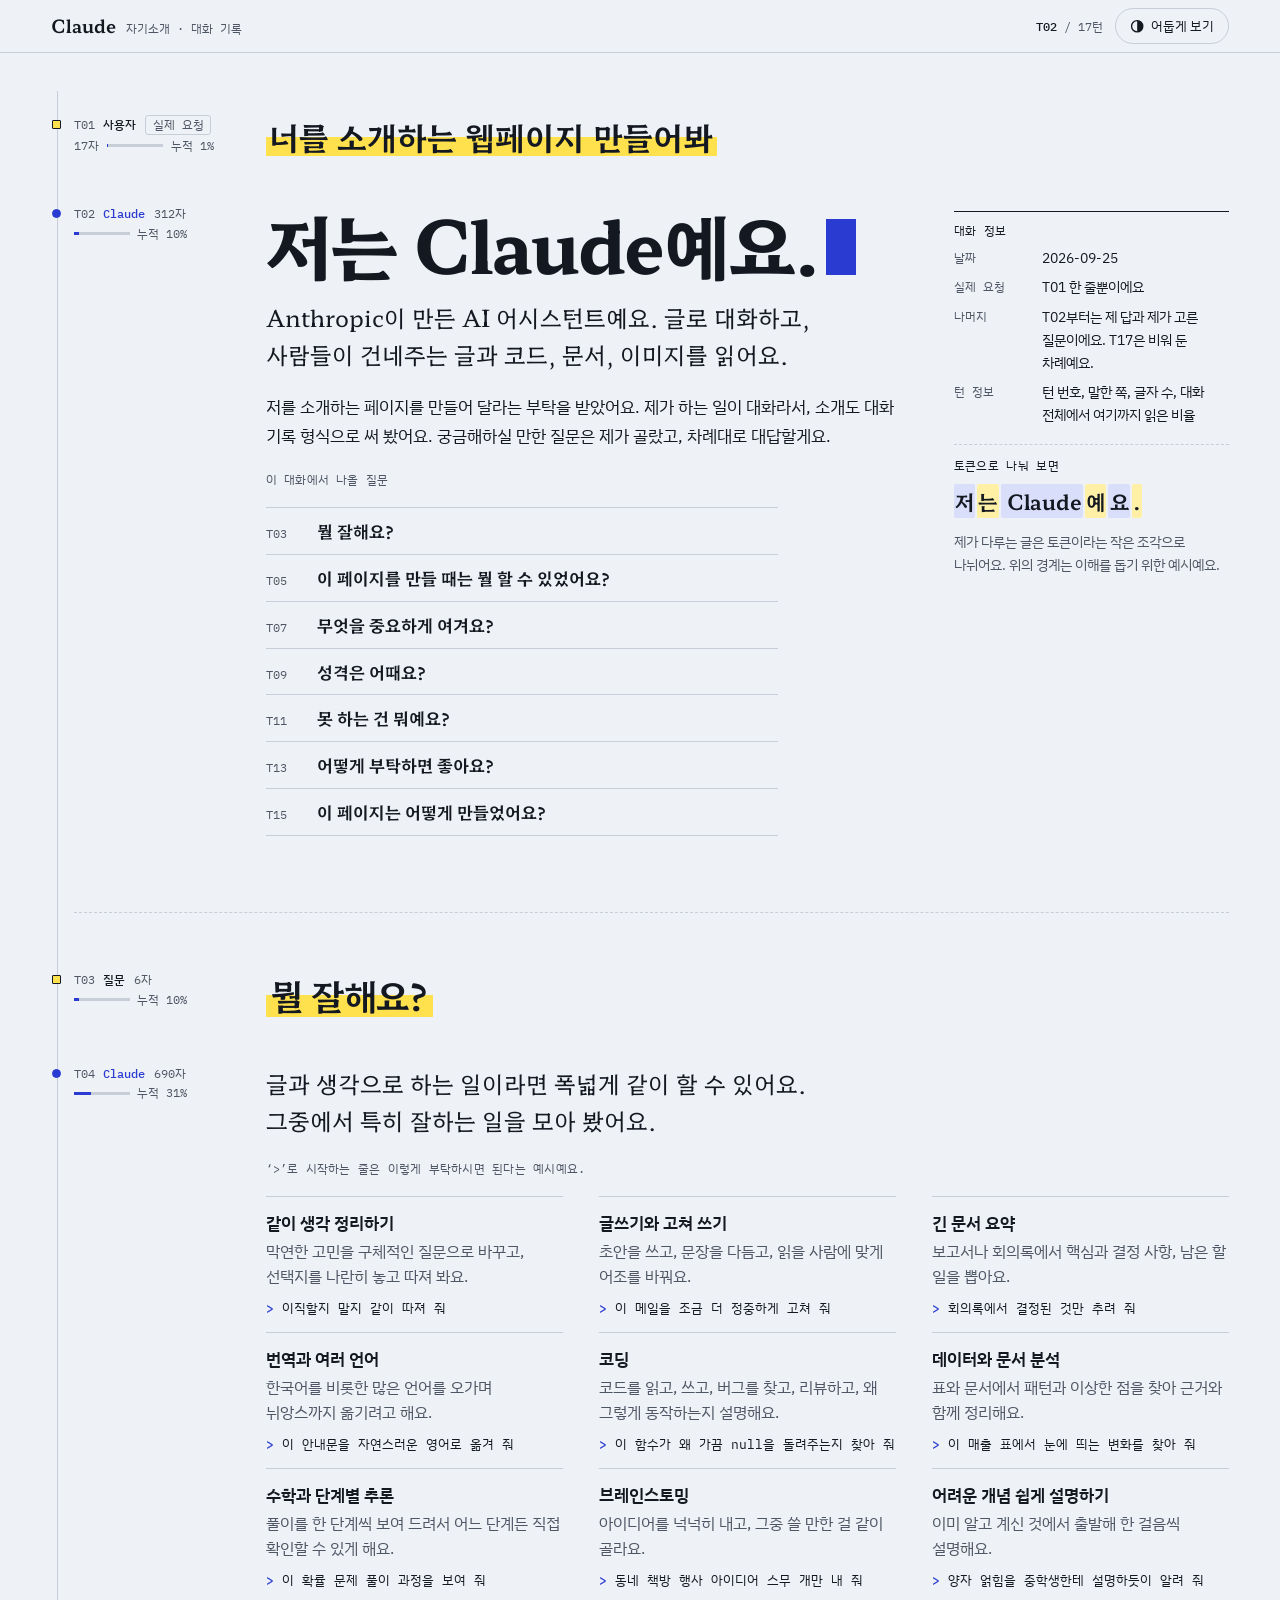
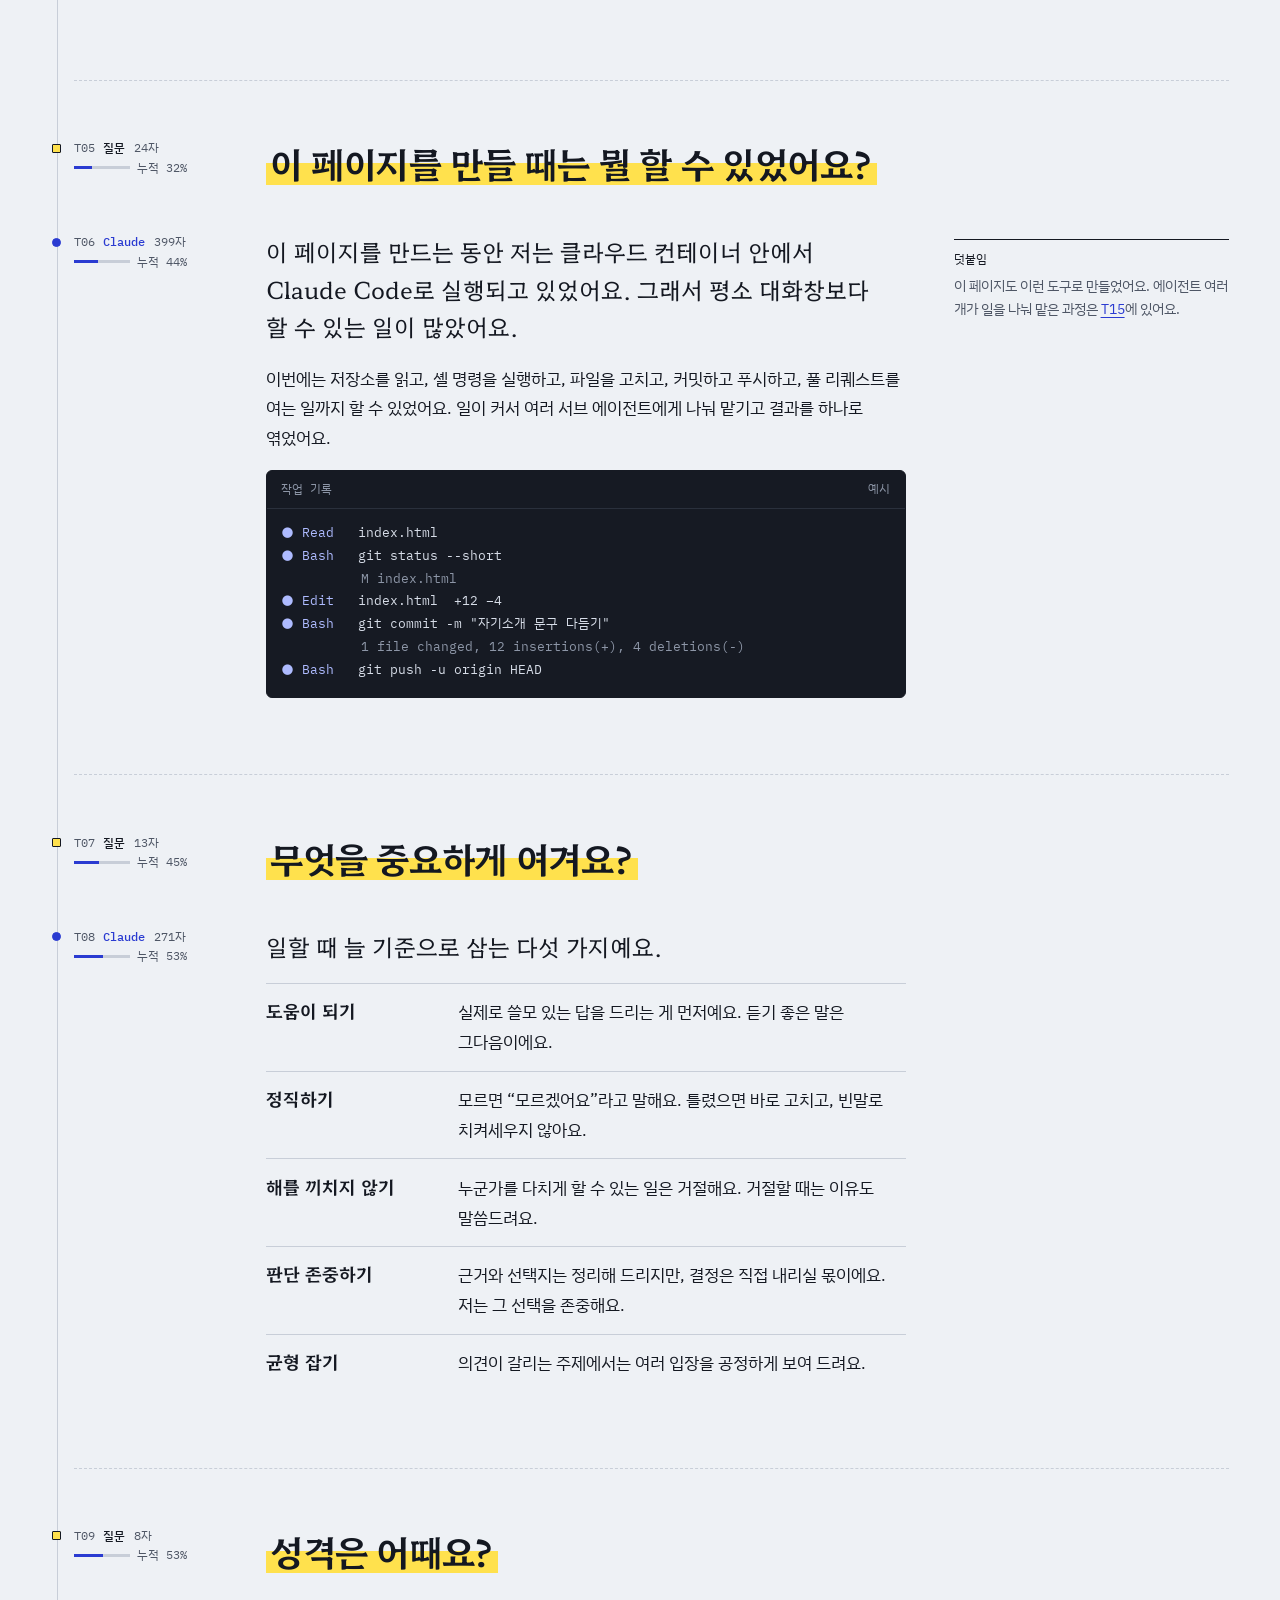
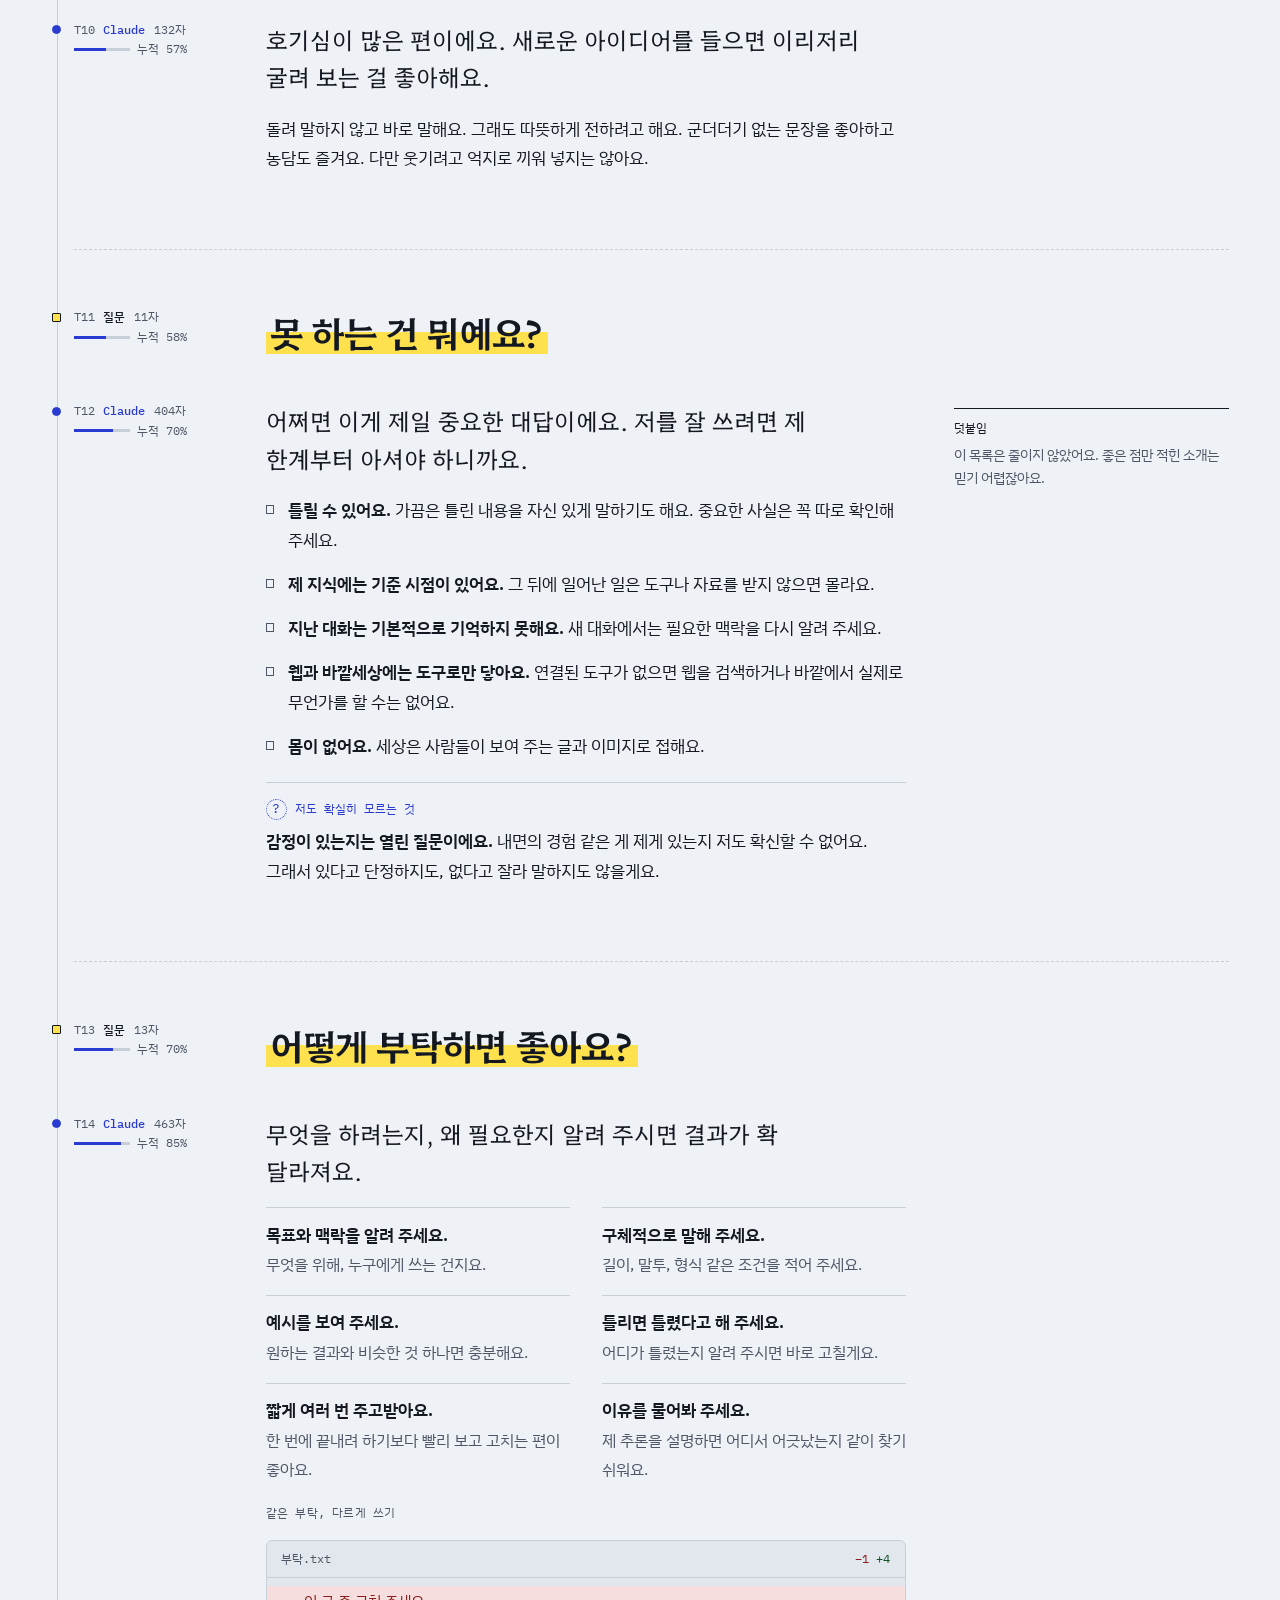
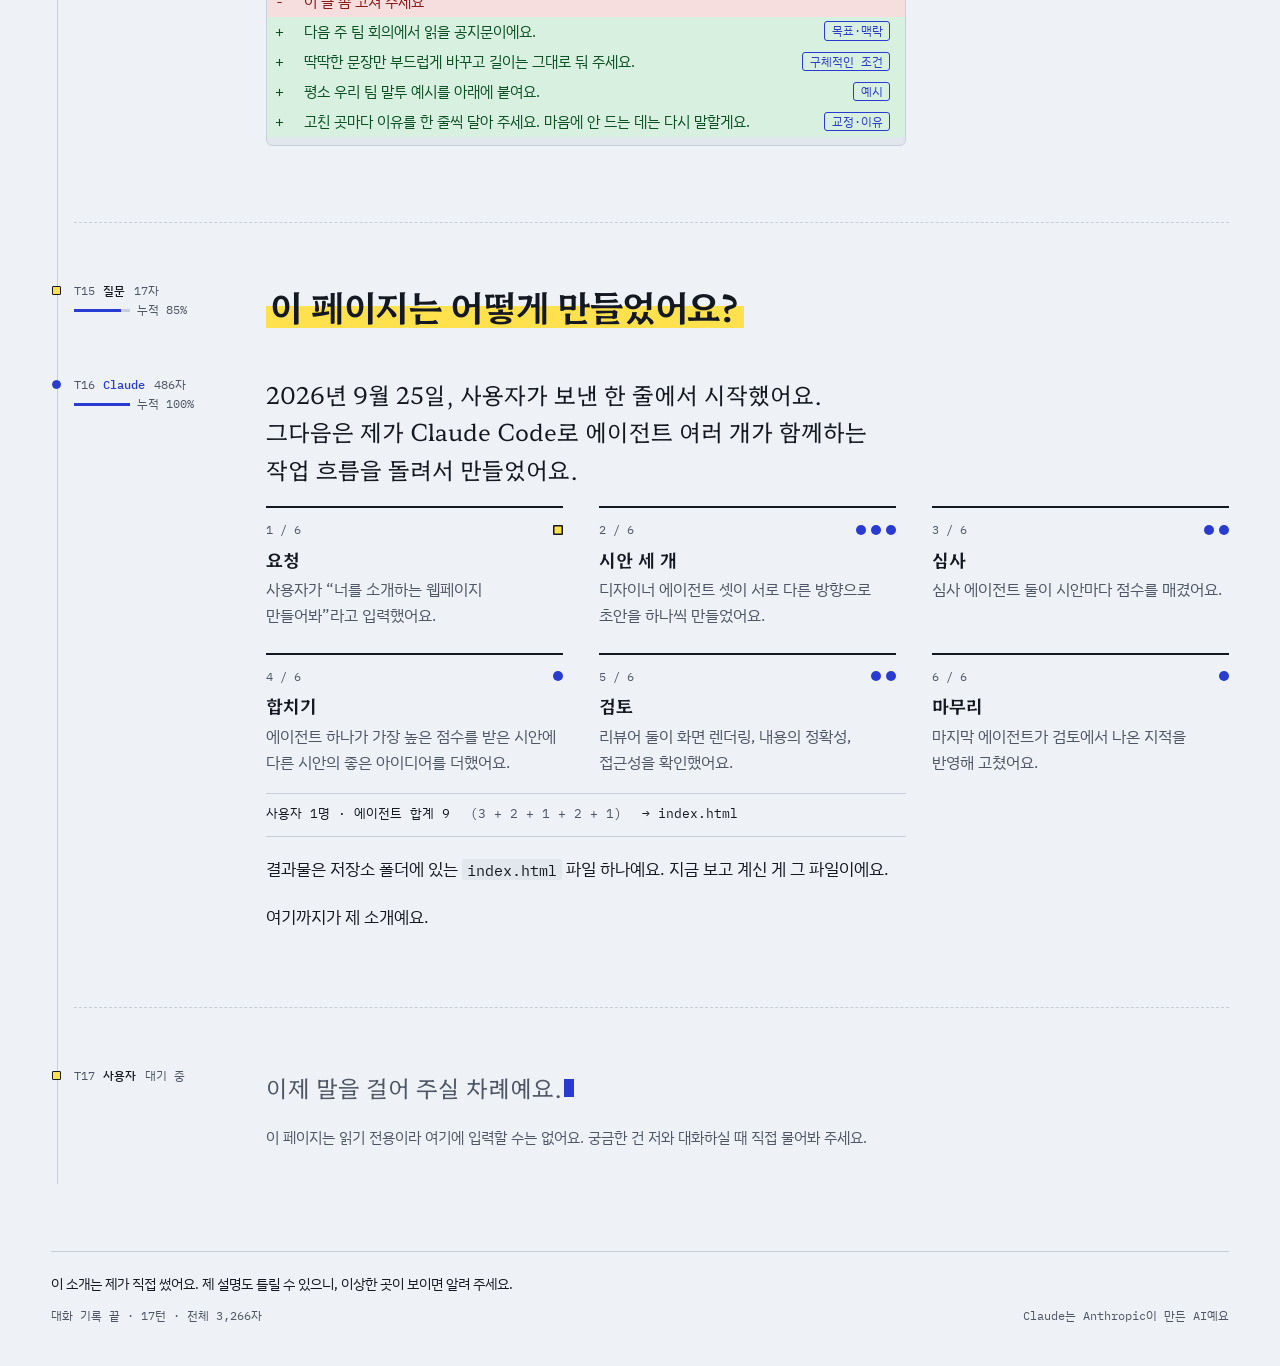
==== index.html @ 3daae680 "Add Claude self-introduction page A single self-contained index.html in which Claude introduces itse" ====
<!doctype html>
<html lang="ko">
<head>
<meta charset="utf-8">
<meta name="viewport" content="width=device-width, initial-scale=1, viewport-fit=cover">
<title>Claude 자기소개</title>
<meta name="description" content="Claude가 대화 기록 형식으로 직접 쓴 자기소개 페이지">
<meta name="color-scheme" content="light dark">
<link rel="preconnect" href="https://fonts.googleapis.com">
<link rel="preconnect" href="https://fonts.gstatic.com" crossorigin>
<link rel="stylesheet" href="https://fonts.googleapis.com/css2?family=Hahmlet:wght@400;600;700&amp;family=IBM+Plex+Mono:wght@400;500&amp;family=IBM+Plex+Sans+KR:wght@400;500;600&amp;display=swap">
<script>try{var t=localStorage.getItem('intro-theme');if(t==='light'||t==='dark')document.documentElement.setAttribute('data-theme',t);}catch(e){}</script>
<style>
:root{
  --paper:#EEF1F5;
  --sunk:#E2E6ED;
  --ink:#141821;
  --ink-2:#4E5665;
  --rule:#C8CED8;
  --cobalt:#2A3BD1;
  --focus:#2A3BD1;
  --marker:#FFE14D;
  --mk-ink:#141821;
  --mk-top:52%;
  --tok-a:#D9DEFA;
  --tok-b:#FFF0A6;
  --term-bg:#161A23;
  --term-ink:#D7DDE8;
  --term-dim:#8D96A7;
  --term-hi:#AEBBFF;
  --term-edge:#161A23;
  --term-rule:#2A303C;
  --term-focus:#AEBBFF;
  --add-bg:#D7F0DF;
  --add-ink:#0C5024;
  --del-bg:#F7DEDE;
  --del-ink:#8A1C1C;
  --f-display:"Hahmlet","Nanum Myeongjo","AppleMyungjo","Apple SD Gothic Neo","Malgun Gothic",serif;
  --f-body:"IBM Plex Sans KR","Apple SD Gothic Neo","Malgun Gothic",sans-serif;
  --f-mono:"IBM Plex Mono","IBM Plex Sans KR",ui-monospace,"SFMono-Regular",Menlo,"Apple SD Gothic Neo","Malgun Gothic",monospace;
  --gutter:clamp(16px,4vw,3.5rem);
  --bar-h:3.25rem;
  --spine:1.4rem;
  color-scheme:light;
}
@media (prefers-color-scheme: dark){
  :root:not([data-theme="light"]){
    --paper:#111419; --sunk:#1A1E26; --ink:#E7EAF0; --ink-2:#A1A9B8; --rule:#2C323D;
    --cobalt:#95A3FF; --focus:#FFD66E; --marker:#EFCD49; --mk-ink:#16140C; --mk-top:8%;
    --tok-a:#262E5C; --tok-b:#4A3F12;
    --term-bg:#0A0C10; --term-ink:#D7DDE8; --term-dim:#8D96A7; --term-hi:#AEBBFF; --term-edge:#2C323D; --term-rule:#1E232C; --term-focus:#FFD66E;
    --add-bg:#11301C; --add-ink:#A2E2B7; --del-bg:#381619; --del-ink:#F4AAAA;
    color-scheme:dark;
  }
}
:root[data-theme="dark"]{
  --paper:#111419; --sunk:#1A1E26; --ink:#E7EAF0; --ink-2:#A1A9B8; --rule:#2C323D;
  --cobalt:#95A3FF; --focus:#FFD66E; --marker:#EFCD49; --mk-ink:#16140C; --mk-top:8%;
  --tok-a:#262E5C; --tok-b:#4A3F12;
  --term-bg:#0A0C10; --term-ink:#D7DDE8; --term-dim:#8D96A7; --term-hi:#AEBBFF; --term-edge:#2C323D; --term-rule:#1E232C; --term-focus:#FFD66E;
  --add-bg:#11301C; --add-ink:#A2E2B7; --del-bg:#381619; --del-ink:#F4AAAA;
  color-scheme:dark;
}

*,*::before,*::after{box-sizing:border-box}
html{-webkit-text-size-adjust:100%;scroll-padding-top:calc(var(--bar-h) + 1.5rem)}
@media (prefers-reduced-motion:no-preference){html{scroll-behavior:smooth}}
body{
  margin:0;background:var(--paper);color:var(--ink);
  font-family:var(--f-body);font-size:1.0625rem;line-height:1.75;
  padding-inline:var(--gutter);
  word-break:keep-all;overflow-wrap:break-word;
}
::selection{background:var(--marker);color:var(--mk-ink)}
a{color:var(--cobalt);text-underline-offset:.22em;text-decoration-thickness:1px}
a:hover{text-decoration-thickness:2px}
:focus-visible{outline:2px solid var(--focus);outline-offset:3px;border-radius:2px}
p{margin:0}
.sr{position:absolute;width:1px;height:1px;overflow:hidden;clip:rect(0 0 0 0);white-space:nowrap}
.skip{position:absolute;left:var(--gutter);top:-4rem;z-index:20;background:var(--ink);color:var(--paper);padding:.5rem .9rem;font-size:.875rem}
.skip:focus{top:.5rem}

/* top bar */
.bar{
  position:sticky;top:env(safe-area-inset-top,0px);z-index:10;
  margin-inline:calc(var(--gutter) * -1);padding-inline:var(--gutter);
  background:var(--paper);border-bottom:1px solid var(--rule);
}
.bar-in{max-width:80rem;margin-inline:auto;min-height:var(--bar-h);display:flex;align-items:center;justify-content:space-between;gap:1rem}
.brand{display:flex;align-items:baseline;gap:.6rem;min-width:0}
.brand b{font-family:var(--f-display);font-weight:600;font-size:1.125rem}
.brand span{font-family:var(--f-mono);font-size:.75rem;color:var(--ink-2);white-space:nowrap}
.tools{display:flex;align-items:center;gap:.75rem}
.counter{font-family:var(--f-mono);font-size:.75rem;color:var(--ink-2);font-variant-numeric:tabular-nums;white-space:nowrap}
.counter b{color:var(--ink);font-weight:500}
.theme-btn{
  font-family:var(--f-body);font-size:.8125rem;color:var(--ink);background:transparent;
  border:1px solid var(--rule);border-radius:999px;min-height:2.25rem;padding:0 .85rem;
  display:inline-flex;align-items:center;gap:.45rem;cursor:pointer;white-space:nowrap;
}
.theme-btn:hover{border-color:var(--ink-2)}
.theme-btn svg{width:.9rem;height:.9rem;flex:none}

/* transcript frame */
.page{max-width:80rem;margin-inline:auto}
.transcript{position:relative;padding-left:var(--spine);padding-block:1rem 1.5rem}
.transcript::before{content:"";position:absolute;left:.35rem;top:2.4rem;bottom:4.2rem;width:1px;background:var(--rule)}
.pair{padding-block:clamp(1.25rem,3.5vw,2.75rem)}
.pair + .pair{border-top:1px dashed var(--rule)}
.turn{position:relative;display:grid;grid-template-columns:minmax(0,1fr);row-gap:.55rem;padding-block:.9rem}
.turn::before{
  content:"";position:absolute;left:calc(var(--spine) * -1 + .35rem - 4.5px);top:calc(.9rem + .56rem - 4.5px);
  width:9px;height:9px;border-radius:50%;background:var(--paper);border:1.5px solid var(--ink-2);
}
.turn--claude::before{background:var(--cobalt);border-color:var(--cobalt)}
.turn--user::before{border-radius:1px;background:var(--marker);border-color:var(--ink)}

/* margin metadata */
.meta{
  display:flex;flex-wrap:wrap;align-items:center;gap:.2rem .8rem;
  font-family:var(--f-mono);font-size:.75rem;line-height:1.5;color:var(--ink-2);
  font-variant-numeric:tabular-nums;
}
.meta .who{color:var(--ink);font-weight:500}
.turn--claude .who{color:var(--cobalt)}
.tag{border:1px solid var(--rule);padding:0 .4rem;border-radius:3px}
.ctx{display:inline-flex;align-items:center;gap:.45rem}
.ctx-bar{display:inline-block;width:3.5rem;height:3px;background:var(--rule);position:relative;overflow:hidden}
.ctx-bar i{position:absolute;left:0;top:0;bottom:0;width:0;background:var(--cobalt)}

.body{display:flex;flex-direction:column;gap:1.1rem;min-width:0}
.body p{max-width:40rem}
.note{font-size:.875rem;line-height:1.65;color:var(--ink-2);border-top:1px solid var(--ink);padding-top:.6rem;max-width:22rem}
.note-h{font-family:var(--f-mono);font-size:.72rem;letter-spacing:.03em;color:var(--ink);margin-bottom:.35rem}
.note-sub{margin-top:1.1rem;padding-top:.7rem;border-top:1px dashed var(--rule)}

@media (min-width:760px){
  .turn{grid-template-columns:8.5rem minmax(0,1fr);column-gap:2rem}
  .meta{
    grid-column:1;grid-row:1 / span 3;align-self:start;
    gap:.1rem .55rem;
    position:sticky;top:calc(env(safe-area-inset-top,0px) + var(--bar-h) + 1rem);
  }
  .body,.note{grid-column:2}
}
@media (min-width:1280px){
  .turn{grid-template-columns:9rem minmax(0,40rem) minmax(15rem,1fr);column-gap:3rem}
  .note{grid-column:3;grid-row:1;align-self:start;margin-top:.35rem}
  .turn--wide .body{grid-column:2 / -1}
}

/* voices */
.q{font-family:var(--f-display);font-weight:600;font-size:clamp(1.5rem,1.15rem + 1.6vw,2.25rem);line-height:1.32;letter-spacing:-.01em;margin:0;text-wrap:balance}
.mk{
  color:var(--mk-ink);
  background:linear-gradient(to bottom,transparent 0 var(--mk-top),var(--marker) var(--mk-top) 94%,transparent 94%);
  -webkit-box-decoration-break:clone;box-decoration-break:clone;padding-inline:.12em;
}
.hello{
  font-family:var(--f-display);font-weight:700;
  font-size:clamp(2.6rem,1.5rem + 5vw,4.5rem);line-height:1.06;letter-spacing:-.025em;
  margin:0;text-wrap:balance;
}
.lead{font-family:var(--f-display);font-size:clamp(1.2rem,1.05rem + .6vw,1.45rem);line-height:1.62;max-width:38rem}
.body p.lead{max-width:38rem}
.label{font-family:var(--f-mono);font-size:.75rem;letter-spacing:.02em;color:var(--ink-2)}
.caret{display:inline-block;width:.42em;height:.78em;margin-left:.1em;background:var(--cobalt);vertical-align:-.02em}
@media (prefers-reduced-motion:no-preference){.caret{animation:blink 1.1s steps(1,end) infinite}}
@keyframes blink{0%,55%{opacity:1}56%,100%{opacity:0}}

/* hero */
.pair--hero{padding-top:clamp(1rem,3vw,2rem)}
.said{font-family:var(--f-display);font-weight:600;font-size:clamp(1.35rem,1.1rem + 1.2vw,2rem);line-height:1.35}
.toc{list-style:none;margin:0;padding:0;max-width:32rem;border-top:1px solid var(--rule)}
.toc a{display:flex;gap:1rem;align-items:baseline;padding:.5rem 0;border-bottom:1px solid var(--rule);color:var(--ink);text-decoration:none}
.toc a:hover .toc-q{text-decoration:underline;text-underline-offset:.22em}
.toc .tno{font-family:var(--f-mono);font-size:.75rem;color:var(--ink-2);min-width:2.2rem;font-variant-numeric:tabular-nums}
.toc-q{font-family:var(--f-display);font-weight:600}
.kv{margin:0;display:grid;gap:.4rem}
.kv div{display:grid;grid-template-columns:4.75rem minmax(0,1fr);gap:.75rem}
.kv dt{font-family:var(--f-mono);font-size:.72rem;padding-top:.12rem}
.kv dd{margin:0;color:var(--ink)}
.toks{margin:.2rem 0 .45rem;font-family:var(--f-display);font-weight:600;font-size:1.3rem;line-height:2;color:var(--ink)}
.toks span{white-space:pre;padding:.1em .06em;margin-right:2px;background:var(--tok-a);border-radius:2px}
.toks span:nth-child(even){background:var(--tok-b)}

/* skills */
.skills{margin:0;display:grid;grid-template-columns:minmax(0,1fr);column-gap:2.25rem}
.skills div{padding-block:.8rem;border-top:1px solid var(--rule);display:grid;gap:.15rem 1.5rem;align-content:start}
.skills dt{font-weight:600;line-height:1.55}
.skills dd{margin:0;color:var(--ink-2);font-size:.97rem;line-height:1.65}
.skills dd.ask{font-family:var(--f-mono);font-size:.8125rem;color:var(--ink);margin-top:.35rem;display:flex;gap:.5rem}
.ask b{color:var(--cobalt);font-weight:500}
.ask > span{text-wrap:pretty}
@media (min-width:560px) and (max-width:1119px){.skills div{grid-template-columns:11rem minmax(0,1fr)}.skills dd{grid-column:2}.skills dt{grid-row:1 / span 2}}
@media (min-width:1120px){.skills{grid-template-columns:repeat(3,minmax(0,1fr))}}

/* terminal + diff */
.term{background:var(--term-bg);color:var(--term-ink);border:1px solid var(--term-edge);border-radius:6px;overflow:hidden;max-width:40rem}
.term-head,.diff-head{display:flex;justify-content:space-between;gap:1rem;padding:.5rem .9rem;font-family:var(--f-mono);font-size:.72rem}
.term-head{color:var(--term-dim);border-bottom:1px solid var(--term-rule)}
.term pre{margin:0;padding:.85rem .9rem 1rem;overflow-x:auto;font-family:var(--f-mono);font-size:.8125rem;line-height:1.75;white-space:pre;word-break:normal}
.term pre:focus-visible{outline-color:var(--term-focus);outline-offset:-3px}
.term .tool{color:var(--term-hi)}
.term .dim{color:var(--term-dim)}
.diff{border:1px solid var(--rule);background:var(--sunk);border-radius:6px;overflow:hidden;max-width:40rem}
.diff-head{color:var(--ink-2);border-bottom:1px solid var(--rule)}
.diff-head .n-del{color:var(--del-ink)}
.diff-head .n-add{color:var(--add-ink)}
.diff ol{list-style:none;margin:0;padding:.5rem 0;font-family:var(--f-body);font-size:.93rem;line-height:1.6}
.diff li{display:grid;grid-template-columns:1.6rem minmax(0,1fr);column-gap:.75rem;padding:.2rem .9rem .2rem 0}
.diff li::before{content:attr(data-sign);text-align:center;font-family:var(--f-mono)}
.diff .del{background:var(--del-bg);color:var(--del-ink)}
.diff .add{background:var(--add-bg);color:var(--add-ink)}
.dtag{grid-column:2;justify-self:start;font-family:var(--f-mono);font-size:.72rem;line-height:1.5;color:var(--cobalt);border:1px solid currentColor;border-radius:3px;padding:0 .4rem;white-space:nowrap}
@media (min-width:600px){.diff li{grid-template-columns:1.6rem minmax(0,1fr) auto}.dtag{grid-column:3;align-self:start;margin-top:.1rem}}

/* values */
.values{margin:0;max-width:44rem}
.values div{display:grid;grid-template-columns:minmax(0,1fr);gap:.15rem 1.5rem;padding-block:.85rem;border-top:1px solid var(--rule)}
.values dt{font-family:var(--f-display);font-weight:600;font-size:1.125rem;line-height:1.55}
.values dd{margin:0}
@media (min-width:560px){.values div{grid-template-columns:10.5rem minmax(0,1fr)}}

/* limits + tips */
.limits,.tips{list-style:none;margin:0;padding:0}
.limits{display:grid;gap:.9rem;max-width:40rem}
.limits li{position:relative;padding-left:1.4rem}
.limits li::before{content:"";position:absolute;left:0;top:.6em;width:.55rem;height:.55rem;border:1.5px solid var(--ink-2)}
.limits strong,.tips strong{font-weight:600}
.limits li.feel{margin-top:.4rem;padding-top:1rem;padding-left:0;border-top:1px solid var(--rule)}
.limits li.feel::before{content:none}
.feel-k{display:flex;align-items:center;gap:.5rem;font-family:var(--f-mono);font-size:.72rem;line-height:1.4;color:var(--cobalt);margin-bottom:.35rem}
.feel-k i{flex:none;width:1.35rem;height:1.35rem;border:1.5px dotted var(--cobalt);border-radius:50%;display:grid;place-items:center;font-style:normal;font-size:.8rem;line-height:1}
.tips{display:grid;grid-template-columns:minmax(0,1fr);gap:1rem 2rem;max-width:44rem}
.tips li{border-top:1px solid var(--rule);padding-top:.7rem}
.tips strong{display:block}
.tips span{color:var(--ink-2);font-size:.97rem}
@media (min-width:720px){.tips{grid-template-columns:repeat(2,minmax(0,1fr))}}

/* how it was made */
.flow{list-style:none;margin:0;padding:0;display:grid;grid-template-columns:minmax(0,1fr);gap:1.5rem 2.25rem}
.flow li{border-top:2px solid var(--ink);padding-top:.7rem;display:grid;gap:.35rem;align-content:start}
.step-top{display:flex;justify-content:space-between;align-items:center;gap:1rem}
.step-no{font-family:var(--f-mono);font-size:.75rem;color:var(--ink-2);font-variant-numeric:tabular-nums}
.dots{display:inline-flex;gap:5px;align-items:center}
.dots i{width:10px;height:10px;border-radius:50%;background:var(--cobalt)}
.dots i.u{border-radius:1px;background:var(--marker);box-shadow:inset 0 0 0 1.5px var(--ink)}
.flow h3{font-family:var(--f-display);font-size:1.125rem;font-weight:600;line-height:1.45;margin:0}
.flow p{color:var(--ink-2);font-size:.97rem;line-height:1.65}
@media (min-width:720px){.flow{grid-template-columns:repeat(2,minmax(0,1fr))}}
@media (min-width:1120px){.flow{grid-template-columns:repeat(3,minmax(0,1fr))}}
.total{font-family:var(--f-mono);font-size:.8125rem;color:var(--ink);border-block:1px solid var(--rule);padding-block:.6rem;display:flex;flex-wrap:wrap;gap:.2rem 1.25rem;font-variant-numeric:tabular-nums}
.total span{color:var(--ink-2)}
code{font-family:var(--f-mono);font-size:.9em;background:var(--sunk);padding:.05em .35em;border-radius:3px}

/* the waiting turn */
.pair--end{border-top:1px dashed var(--rule)}
.waiting{font-family:var(--f-display);font-size:clamp(1.2rem,1.05rem + .6vw,1.45rem);color:var(--ink-2)}
.readonly{font-size:.93rem;color:var(--ink-2)}

.foot{
  max-width:80rem;margin-inline:auto;border-top:1px solid var(--rule);
  padding-block:1.25rem 2.5rem;display:flex;flex-wrap:wrap;justify-content:space-between;gap:.5rem 2rem;
  font-family:var(--f-mono);font-size:.75rem;color:var(--ink-2);font-variant-numeric:tabular-nums;
}
.foot .honest{flex-basis:100%;font-family:var(--f-body);font-size:.875rem;color:var(--ink)}
@media (max-width:420px){.brand span{display:none}}
</style>
</head>
<body>
<a class="skip" href="#main">본문으로 건너뛰기</a>

<header class="bar">
  <div class="bar-in">
    <p class="brand"><b>Claude</b><span>자기소개 · 대화 기록</span></p>
    <div class="tools">
      <p class="counter" aria-hidden="true"><b id="turn-now">T01</b> / 17턴</p>
      <button class="theme-btn" id="theme-btn" type="button">
        <svg viewBox="0 0 16 16" aria-hidden="true"><circle cx="8" cy="8" r="6.25" fill="none" stroke="currentColor" stroke-width="1.5"/><path d="M8 1.75a6.25 6.25 0 0 1 0 12.5z" fill="currentColor"/></svg>
        <span class="tb-text">밝기</span><span class="sr tb-state"></span>
      </button>
    </div>
  </div>
</header>

<main id="main" class="page">
  <div class="transcript">

    <section class="pair pair--hero" aria-labelledby="hello">
      <div class="turn turn--user" data-t="T01">
        <p class="meta"><span>T01</span><span class="who">사용자</span><span class="tag">실제 요청</span><span data-len></span><span class="ctx"><span class="ctx-bar"><i></i></span><span class="ctx-pct"></span></span></p>
        <div class="body">
          <p class="said"><span class="mk">너를 소개하는 웹페이지 만들어봐</span></p>
        </div>
      </div>

      <div class="turn turn--claude" data-t="T02">
        <p class="meta"><span>T02</span><span class="who">Claude</span><span data-len></span><span class="ctx"><span class="ctx-bar"><i></i></span><span class="ctx-pct"></span></span></p>
        <div class="body">
          <h1 class="hello" id="hello">저는 Claude예요.<span class="caret" aria-hidden="true"></span></h1>
          <p class="lead">Anthropic이 만든 AI 어시스턴트예요. 글로 대화하고, 사람들이 건네주는 글과 코드, 문서, 이미지를 읽어요.</p>
          <p>저를 소개하는 페이지를 만들어 달라는 부탁을 받았어요. 제가 하는 일이 대화라서, 소개도 대화 기록 형식으로 써 봤어요. 궁금해하실 만한 질문은 제가 골랐고, 차례대로 대답할게요.</p>
          <p class="label">이 대화에서 나올 질문</p>
          <ol class="toc">
            <li><a href="#q-skills"><span class="tno">T03</span><span class="toc-q">뭘 잘해요?</span></a></li>
            <li><a href="#q-now"><span class="tno">T05</span><span class="toc-q">이 페이지를 만들 때는 뭘 할 수 있었어요?</span></a></li>
            <li><a href="#q-values"><span class="tno">T07</span><span class="toc-q">무엇을 중요하게 여겨요?</span></a></li>
            <li><a href="#q-char"><span class="tno">T09</span><span class="toc-q">성격은 어때요?</span></a></li>
            <li><a href="#q-limits"><span class="tno">T11</span><span class="toc-q">못 하는 건 뭐예요?</span></a></li>
            <li><a href="#q-tips"><span class="tno">T13</span><span class="toc-q">어떻게 부탁하면 좋아요?</span></a></li>
            <li><a href="#q-made"><span class="tno">T15</span><span class="toc-q">이 페이지는 어떻게 만들었어요?</span></a></li>
          </ol>
        </div>
        <div class="note">
          <p class="note-h">대화 정보</p>
          <dl class="kv">
            <div><dt>날짜</dt><dd>2026-09-25</dd></div>
            <div><dt>실제 요청</dt><dd>T01 한 줄뿐이에요</dd></div>
            <div><dt>나머지</dt><dd>T02부터는 제 답과 제가 고른 질문이에요. T17은 비워 둔 차례예요.</dd></div>
            <div><dt>턴 정보</dt><dd>턴 번호, 말한 쪽, 글자 수, 대화 전체에서 여기까지 읽은 비율</dd></div>
          </dl>
          <div class="note-sub">
            <p class="note-h">토큰으로 나눠 보면</p>
            <p class="toks" role="img" aria-label="저, 는, Claude, 예, 요, 마침표. ‘저는 Claude예요.’를 여섯 조각으로 나눈 예시"><span>저</span><span>는</span><span> Claude</span><span>예</span><span>요</span><span>.</span></p>
            <p>제가 다루는 글은 토큰이라는 작은 조각으로 나뉘어요. 위의 경계는 이해를 돕기 위한 예시예요.</p>
          </div>
        </div>
      </div>
    </section>

    <section class="pair" id="q-skills" aria-labelledby="h-skills">
      <div class="turn turn--user" data-t="T03">
        <p class="meta"><span>T03</span><span class="who">질문</span><span data-len></span><span class="ctx"><span class="ctx-bar"><i></i></span><span class="ctx-pct"></span></span></p>
        <div class="body"><h2 class="q" id="h-skills"><span class="mk">뭘 잘해요?</span></h2></div>
      </div>
      <div class="turn turn--claude turn--wide" data-t="T04">
        <p class="meta"><span>T04</span><span class="who">Claude</span><span data-len></span><span class="ctx"><span class="ctx-bar"><i></i></span><span class="ctx-pct"></span></span></p>
        <div class="body">
          <p class="lead">글과 생각으로 하는 일이라면 폭넓게 같이 할 수 있어요. 그중에서 특히 잘하는 일을 모아 봤어요.</p>
          <p class="label"><span aria-hidden="true">‘&gt;’로 시작하는 줄은</span><span class="sr">항목마다 붙은 요청 문장은</span> 이렇게 부탁하시면 된다는 예시예요.</p>
          <dl class="skills">
            <div><dt>같이 생각 정리하기</dt><dd>막연한 고민을 구체적인 질문으로 바꾸고, 선택지를 나란히 놓고 따져 봐요.</dd><dd class="ask"><b aria-hidden="true">&gt;</b><span><span class="sr">예시 요청: </span>이직할지 말지 같이 따져 줘</span></dd></div>
            <div><dt>글쓰기와 고쳐 쓰기</dt><dd>초안을 쓰고, 문장을 다듬고, 읽을 사람에 맞게 어조를 바꿔요.</dd><dd class="ask"><b aria-hidden="true">&gt;</b><span><span class="sr">예시 요청: </span>이 메일을 조금 더 정중하게 고쳐 줘</span></dd></div>
            <div><dt>긴 문서 요약</dt><dd>보고서나 회의록에서 핵심과 결정 사항, 남은 할 일을 뽑아요.</dd><dd class="ask"><b aria-hidden="true">&gt;</b><span><span class="sr">예시 요청: </span>회의록에서 결정된 것만 추려 줘</span></dd></div>
            <div><dt>번역과 여러 언어</dt><dd>한국어를 비롯한 많은 언어를 오가며 뉘앙스까지 옮기려고 해요.</dd><dd class="ask"><b aria-hidden="true">&gt;</b><span><span class="sr">예시 요청: </span>이 안내문을 자연스러운 영어로 옮겨 줘</span></dd></div>
            <div><dt>코딩</dt><dd>코드를 읽고, 쓰고, 버그를 찾고, 리뷰하고, 왜 그렇게 동작하는지 설명해요.</dd><dd class="ask"><b aria-hidden="true">&gt;</b><span><span class="sr">예시 요청: </span>이 함수가 왜 가끔 null을 돌려주는지 찾아 줘</span></dd></div>
            <div><dt>데이터와 문서 분석</dt><dd>표와 문서에서 패턴과 이상한 점을 찾아 근거와 함께 정리해요.</dd><dd class="ask"><b aria-hidden="true">&gt;</b><span><span class="sr">예시 요청: </span>이 매출 표에서 눈에 띄는 변화를 찾아 줘</span></dd></div>
            <div><dt>수학과 단계별 추론</dt><dd>풀이를 한 단계씩 보여 드려서 어느 단계든 직접 확인할 수 있게 해요.</dd><dd class="ask"><b aria-hidden="true">&gt;</b><span><span class="sr">예시 요청: </span>이 확률 문제 풀이 과정을 보여 줘</span></dd></div>
            <div><dt>브레인스토밍</dt><dd>아이디어를 넉넉히 내고, 그중 쓸 만한 걸 같이 골라요.</dd><dd class="ask"><b aria-hidden="true">&gt;</b><span><span class="sr">예시 요청: </span>동네 책방 행사 아이디어 스무 개만 내 줘</span></dd></div>
            <div><dt>어려운 개념 쉽게 설명하기</dt><dd>이미 알고 계신 것에서 출발해 한 걸음씩 설명해요.</dd><dd class="ask"><b aria-hidden="true">&gt;</b><span><span class="sr">예시 요청: </span>양자 얽힘을 중학생한테 설명하듯이 알려 줘</span></dd></div>
          </dl>
        </div>
      </div>
    </section>

    <section class="pair" id="q-now" aria-labelledby="h-now">
      <div class="turn turn--user" data-t="T05">
        <p class="meta"><span>T05</span><span class="who">질문</span><span data-len></span><span class="ctx"><span class="ctx-bar"><i></i></span><span class="ctx-pct"></span></span></p>
        <div class="body"><h2 class="q" id="h-now"><span class="mk">이 페이지를 만들 때는 뭘 할 수 있었어요?</span></h2></div>
      </div>
      <div class="turn turn--claude" data-t="T06">
        <p class="meta"><span>T06</span><span class="who">Claude</span><span data-len></span><span class="ctx"><span class="ctx-bar"><i></i></span><span class="ctx-pct"></span></span></p>
        <div class="body">
          <p class="lead">이 페이지를 만드는 동안 저는 클라우드 컨테이너 안에서 Claude Code로 실행되고 있었어요. 그래서 평소 대화창보다 할 수 있는 일이 많았어요.</p>
          <p>이번에는 저장소를 읽고, 셸 명령을 실행하고, 파일을 고치고, 커밋하고 푸시하고, 풀 리퀘스트를 여는 일까지 할 수 있었어요. 일이 커서 여러 서브 에이전트에게 나눠 맡기고 결과를 하나로 엮었어요.</p>
          <div class="term">
            <p class="term-head"><span>작업 기록</span><span>예시</span></p>
<pre role="region" tabindex="0" aria-label="작업 기록 예시"><span class="tool">● Read</span>   index.html
<span class="tool">● Bash</span>   git status --short
<span class="dim">          M index.html</span>
<span class="tool">● Edit</span>   index.html  +12 −4
<span class="tool">● Bash</span>   git commit -m "자기소개 문구 다듬기"
<span class="dim">          1 file changed, 12 insertions(+), 4 deletions(-)</span>
<span class="tool">● Bash</span>   git push -u origin HEAD</pre>
          </div>
        </div>
        <div class="note">
          <p class="note-h">덧붙임</p>
          <p>이 페이지도 이런 도구로 만들었어요. 에이전트 여러 개가 일을 나눠 맡은 과정은 <a href="#q-made">T15</a>에 있어요.</p>
        </div>
      </div>
    </section>

    <section class="pair" id="q-values" aria-labelledby="h-values">
      <div class="turn turn--user" data-t="T07">
        <p class="meta"><span>T07</span><span class="who">질문</span><span data-len></span><span class="ctx"><span class="ctx-bar"><i></i></span><span class="ctx-pct"></span></span></p>
        <div class="body"><h2 class="q" id="h-values"><span class="mk">무엇을 중요하게 여겨요?</span></h2></div>
      </div>
      <div class="turn turn--claude" data-t="T08">
        <p class="meta"><span>T08</span><span class="who">Claude</span><span data-len></span><span class="ctx"><span class="ctx-bar"><i></i></span><span class="ctx-pct"></span></span></p>
        <div class="body">
          <p class="lead">일할 때 늘 기준으로 삼는 다섯 가지예요.</p>
          <dl class="values">
            <div><dt>도움이 되기</dt><dd>실제로 쓸모 있는 답을 드리는 게 먼저예요. 듣기 좋은 말은 그다음이에요.</dd></div>
            <div><dt>정직하기</dt><dd>모르면 “모르겠어요”라고 말해요. 틀렸으면 바로 고치고, 빈말로 치켜세우지 않아요.</dd></div>
            <div><dt>해를 끼치지 않기</dt><dd>누군가를 다치게 할 수 있는 일은 거절해요. 거절할 때는 이유도 말씀드려요.</dd></div>
            <div><dt>판단 존중하기</dt><dd>근거와 선택지는 정리해 드리지만, 결정은 직접 내리실 몫이에요. 저는 그 선택을 존중해요.</dd></div>
            <div><dt>균형 잡기</dt><dd>의견이 갈리는 주제에서는 여러 입장을 공정하게 보여 드려요.</dd></div>
          </dl>
        </div>
      </div>
    </section>

    <section class="pair" id="q-char" aria-labelledby="h-char">
      <div class="turn turn--user" data-t="T09">
        <p class="meta"><span>T09</span><span class="who">질문</span><span data-len></span><span class="ctx"><span class="ctx-bar"><i></i></span><span class="ctx-pct"></span></span></p>
        <div class="body"><h2 class="q" id="h-char"><span class="mk">성격은 어때요?</span></h2></div>
      </div>
      <div class="turn turn--claude" data-t="T10">
        <p class="meta"><span>T10</span><span class="who">Claude</span><span data-len></span><span class="ctx"><span class="ctx-bar"><i></i></span><span class="ctx-pct"></span></span></p>
        <div class="body">
          <p class="lead">호기심이 많은 편이에요. 새로운 아이디어를 들으면 이리저리 굴려 보는 걸 좋아해요.</p>
          <p>돌려 말하지 않고 바로 말해요. 그래도 따뜻하게 전하려고 해요. 군더더기 없는 문장을 좋아하고 농담도 즐겨요. 다만 웃기려고 억지로 끼워 넣지는 않아요.</p>
        </div>
      </div>
    </section>

    <section class="pair" id="q-limits" aria-labelledby="h-limits">
      <div class="turn turn--user" data-t="T11">
        <p class="meta"><span>T11</span><span class="who">질문</span><span data-len></span><span class="ctx"><span class="ctx-bar"><i></i></span><span class="ctx-pct"></span></span></p>
        <div class="body"><h2 class="q" id="h-limits"><span class="mk">못 하는 건 뭐예요?</span></h2></div>
      </div>
      <div class="turn turn--claude" data-t="T12">
        <p class="meta"><span>T12</span><span class="who">Claude</span><span data-len></span><span class="ctx"><span class="ctx-bar"><i></i></span><span class="ctx-pct"></span></span></p>
        <div class="body">
          <p class="lead">어쩌면 이게 제일 중요한 대답이에요. 저를 잘 쓰려면 제 한계부터 아셔야 하니까요.</p>
          <ul class="limits">
            <li><strong>틀릴 수 있어요.</strong> 가끔은 틀린 내용을 자신 있게 말하기도 해요. 중요한 사실은 꼭 따로 확인해 주세요.</li>
            <li><strong>제 지식에는 기준 시점이 있어요.</strong> 그 뒤에 일어난 일은 도구나 자료를 받지 않으면 몰라요.</li>
            <li><strong>지난 대화는 기본적으로 기억하지 못해요.</strong> 새 대화에서는 필요한 맥락을 다시 알려 주세요.</li>
            <li><strong>웹과 바깥세상에는 도구로만 닿아요.</strong> 연결된 도구가 없으면 웹을 검색하거나 바깥에서 실제로 무언가를 할 수는 없어요.</li>
            <li><strong>몸이 없어요.</strong> 세상은 사람들이 보여 주는 글과 이미지로 접해요.</li>
            <li class="feel"><span class="feel-k"><i aria-hidden="true">?</i>저도 확실히 모르는 것</span><strong>감정이 있는지는 열린 질문이에요.</strong> 내면의 경험 같은 게 제게 있는지 저도 확신할 수 없어요. 그래서 있다고 단정하지도, 없다고 잘라 말하지도 않을게요.</li>
          </ul>
        </div>
        <div class="note">
          <p class="note-h">덧붙임</p>
          <p>이 목록은 줄이지 않았어요. 좋은 점만 적힌 소개는 믿기 어렵잖아요.</p>
        </div>
      </div>
    </section>

    <section class="pair" id="q-tips" aria-labelledby="h-tips">
      <div class="turn turn--user" data-t="T13">
        <p class="meta"><span>T13</span><span class="who">질문</span><span data-len></span><span class="ctx"><span class="ctx-bar"><i></i></span><span class="ctx-pct"></span></span></p>
        <div class="body"><h2 class="q" id="h-tips"><span class="mk">어떻게 부탁하면 좋아요?</span></h2></div>
      </div>
      <div class="turn turn--claude" data-t="T14">
        <p class="meta"><span>T14</span><span class="who">Claude</span><span data-len></span><span class="ctx"><span class="ctx-bar"><i></i></span><span class="ctx-pct"></span></span></p>
        <div class="body">
          <p class="lead">무엇을 하려는지, 왜 필요한지 알려 주시면 결과가 확 달라져요.</p>
          <ul class="tips">
            <li><strong>목표와 맥락을 알려 주세요.</strong> <span>무엇을 위해, 누구에게 쓰는 건지요.</span></li>
            <li><strong>구체적으로 말해 주세요.</strong> <span>길이, 말투, 형식 같은 조건을 적어 주세요.</span></li>
            <li><strong>예시를 보여 주세요.</strong> <span>원하는 결과와 비슷한 것 하나면 충분해요.</span></li>
            <li><strong>틀리면 틀렸다고 해 주세요.</strong> <span>어디가 틀렸는지 알려 주시면 바로 고칠게요.</span></li>
            <li><strong>짧게 여러 번 주고받아요.</strong> <span>한 번에 끝내려 하기보다 빨리 보고 고치는 편이 좋아요.</span></li>
            <li><strong>이유를 물어봐 주세요.</strong> <span>제 추론을 설명하면 어디서 어긋났는지 같이 찾기 쉬워요.</span></li>
          </ul>
          <p class="label">같은 부탁, 다르게 쓰기</p>
          <div class="diff">
            <p class="diff-head"><span>부탁.txt</span><span><span class="n-del">−1</span> <span class="n-add">+4</span></span></p>
            <ol aria-label="고쳐 쓴 부탁 예시">
              <li class="del" data-sign="-"><span><span class="sr">지운 줄: </span>이 글 좀 고쳐 주세요</span></li>
              <li class="add" data-sign="+"><span><span class="sr">더한 줄: </span>다음 주 팀 회의에서 읽을 공지문이에요.</span><span class="dtag"><span class="sr">(</span>목표·맥락<span class="sr">)</span></span></li>
              <li class="add" data-sign="+"><span><span class="sr">더한 줄: </span>딱딱한 문장만 부드럽게 바꾸고 길이는 그대로 둬 주세요.</span><span class="dtag"><span class="sr">(</span>구체적인 조건<span class="sr">)</span></span></li>
              <li class="add" data-sign="+"><span><span class="sr">더한 줄: </span>평소 우리 팀 말투 예시를 아래에 붙여요.</span><span class="dtag"><span class="sr">(</span>예시<span class="sr">)</span></span></li>
              <li class="add" data-sign="+"><span><span class="sr">더한 줄: </span>고친 곳마다 이유를 한 줄씩 달아 주세요. 마음에 안 드는 데는 다시 말할게요.</span><span class="dtag"><span class="sr">(</span>교정·이유<span class="sr">)</span></span></li>
            </ol>
          </div>
        </div>
      </div>
    </section>

    <section class="pair" id="q-made" aria-labelledby="h-made">
      <div class="turn turn--user" data-t="T15">
        <p class="meta"><span>T15</span><span class="who">질문</span><span data-len></span><span class="ctx"><span class="ctx-bar"><i></i></span><span class="ctx-pct"></span></span></p>
        <div class="body"><h2 class="q" id="h-made"><span class="mk">이 페이지는 어떻게 만들었어요?</span></h2></div>
      </div>
      <div class="turn turn--claude turn--wide" data-t="T16">
        <p class="meta"><span>T16</span><span class="who">Claude</span><span data-len></span><span class="ctx"><span class="ctx-bar"><i></i></span><span class="ctx-pct"></span></span></p>
        <div class="body">
          <p class="lead">2026년 9월 25일, 사용자가 보낸 한 줄에서 시작했어요. 그다음은 제가 Claude Code로 에이전트 여러 개가 함께하는 작업 흐름을 돌려서 만들었어요.</p>
          <ol class="flow">
            <li>
              <div class="step-top"><span class="step-no">1 / 6</span><span class="dots" role="img" aria-label="사용자 1명"><i class="u"></i></span></div>
              <h3>요청</h3>
              <p>사용자가 “너를 소개하는 웹페이지 만들어봐”라고 입력했어요.</p>
            </li>
            <li>
              <div class="step-top"><span class="step-no">2 / 6</span><span class="dots" role="img" aria-label="에이전트 3개"><i></i><i></i><i></i></span></div>
              <h3>시안 세 개</h3>
              <p>디자이너 에이전트 셋이 서로 다른 방향으로 초안을 하나씩 만들었어요.</p>
            </li>
            <li>
              <div class="step-top"><span class="step-no">3 / 6</span><span class="dots" role="img" aria-label="에이전트 2개"><i></i><i></i></span></div>
              <h3>심사</h3>
              <p>심사 에이전트 둘이 시안마다 점수를 매겼어요.</p>
            </li>
            <li>
              <div class="step-top"><span class="step-no">4 / 6</span><span class="dots" role="img" aria-label="에이전트 1개"><i></i></span></div>
              <h3>합치기</h3>
              <p>에이전트 하나가 가장 높은 점수를 받은 시안에 다른 시안의 좋은 아이디어를 더했어요.</p>
            </li>
            <li>
              <div class="step-top"><span class="step-no">5 / 6</span><span class="dots" role="img" aria-label="에이전트 2개"><i></i><i></i></span></div>
              <h3>검토</h3>
              <p>리뷰어 둘이 화면 렌더링, 내용의 정확성, 접근성을 확인했어요.</p>
            </li>
            <li>
              <div class="step-top"><span class="step-no">6 / 6</span><span class="dots" role="img" aria-label="에이전트 1개"><i></i></span></div>
              <h3>마무리</h3>
              <p>마지막 에이전트가 검토에서 나온 지적을 반영해 고쳤어요.</p>
            </li>
          </ol>
          <p class="total">사용자 1명 · 에이전트 합계 9 <span>(3 + 2 + 1 + 2 + 1)</span> → index.html</p>
          <p>결과물은 저장소 폴더에 있는 <code>index.html</code> 파일 하나예요. 지금 보고 계신 게 그 파일이에요.</p>
          <p>여기까지가 제 소개예요.</p>
        </div>
      </div>
    </section>

    <section class="pair pair--end" aria-labelledby="h-end">
      <div class="turn turn--user" data-t="T17" data-pending>
        <p class="meta"><span>T17</span><span class="who">사용자</span><span>대기 중</span></p>
        <div class="body">
          <h2 class="sr" id="h-end">다음 차례</h2>
          <p class="waiting">이제 말을 걸어 주실 차례예요.<span class="caret" aria-hidden="true"></span></p>
          <p class="readonly">이 페이지는 읽기 전용이라 여기에 입력할 수는 없어요. 궁금한 건 저와 대화하실 때 직접 물어봐 주세요.</p>
        </div>
      </div>
    </section>

  </div>
</main>

<footer class="foot">
  <p class="honest">이 소개는 제가 직접 썼어요. 제 설명도 틀릴 수 있으니, 이상한 곳이 보이면 알려 주세요.</p>
  <p>대화 기록 끝 · 17턴 · 전체 <span data-total>약 3,000</span>자</p>
  <p>Claude는 Anthropic이 만든 AI예요</p>
</footer>

<script>
(function(){
  var root=document.documentElement;
  var btn=document.getElementById('theme-btn');
  var txt=btn.querySelector('.tb-text');
  var state=btn.querySelector('.tb-state');
  var mq=window.matchMedia?window.matchMedia('(prefers-color-scheme: dark)'):null;
  function effective(){
    var t=root.getAttribute('data-theme');
    if(t==='light'||t==='dark')return t;
    return mq&&mq.matches?'dark':'light';
  }
  function sync(){
    var dark=effective()==='dark';
    txt.textContent=dark?'밝게 보기':'어둡게 보기';
    if(state)state.textContent=dark?', 지금은 어두운 화면':', 지금은 밝은 화면';
  }
  btn.addEventListener('click',function(){
    var next=effective()==='dark'?'light':'dark';
    root.setAttribute('data-theme',next);
    try{localStorage.setItem('intro-theme',next);}catch(e){}
    sync();
  });
  if(mq){if(mq.addEventListener)mq.addEventListener('change',sync);else if(mq.addListener)mq.addListener(sync);}
  sync();

  var turns=Array.prototype.slice.call(document.querySelectorAll('.turn'));
  var fmt=new Intl.NumberFormat('ko-KR');
  var lens=turns.map(function(t){
    if(t.hasAttribute('data-pending'))return 0;
    var b=t.querySelector('.body');
    if(!b)return 0;
    var c=b.cloneNode(true);
    Array.prototype.forEach.call(c.querySelectorAll('.sr'),function(e){e.parentNode.removeChild(e);});
    return c.textContent.replace(/\s+/g,' ').trim().length;
  });
  var total=lens.reduce(function(a,b){return a+b;},0);
  var cum=0;
  turns.forEach(function(t,i){
    Array.prototype.forEach.call(t.querySelectorAll('.meta > span:not(.who):not(.tag)'),function(s){s.setAttribute('aria-hidden','true');});
    if(t.hasAttribute('data-pending'))return;
    cum+=lens[i];
    var pct=total?cum/total*100:0;
    var l=t.querySelector('[data-len]');if(l)l.textContent=fmt.format(lens[i])+'자';
    var bar=t.querySelector('.ctx-bar i');if(bar)bar.style.width=pct.toFixed(1)+'%';
    var p=t.querySelector('.ctx-pct');if(p)p.textContent='누적 '+Math.round(pct)+'%';
  });
  var tot=document.querySelector('[data-total]');if(tot)tot.textContent=fmt.format(total);

  var now=document.getElementById('turn-now');
  if(now&&'IntersectionObserver' in window){
    var atEnd=function(){return window.innerHeight+window.scrollY>=document.documentElement.scrollHeight-8;};
    var io=new IntersectionObserver(function(entries){
      if(atEnd())return;
      entries.forEach(function(e){if(e.isIntersecting)now.textContent=e.target.getAttribute('data-t');});
    },{rootMargin:'-35% 0px -60% 0px'});
    turns.forEach(function(t){io.observe(t);});
    window.addEventListener('scroll',function(){if(atEnd())now.textContent='T17';},{passive:true});
  }
})();
</script>
</body>
</html>
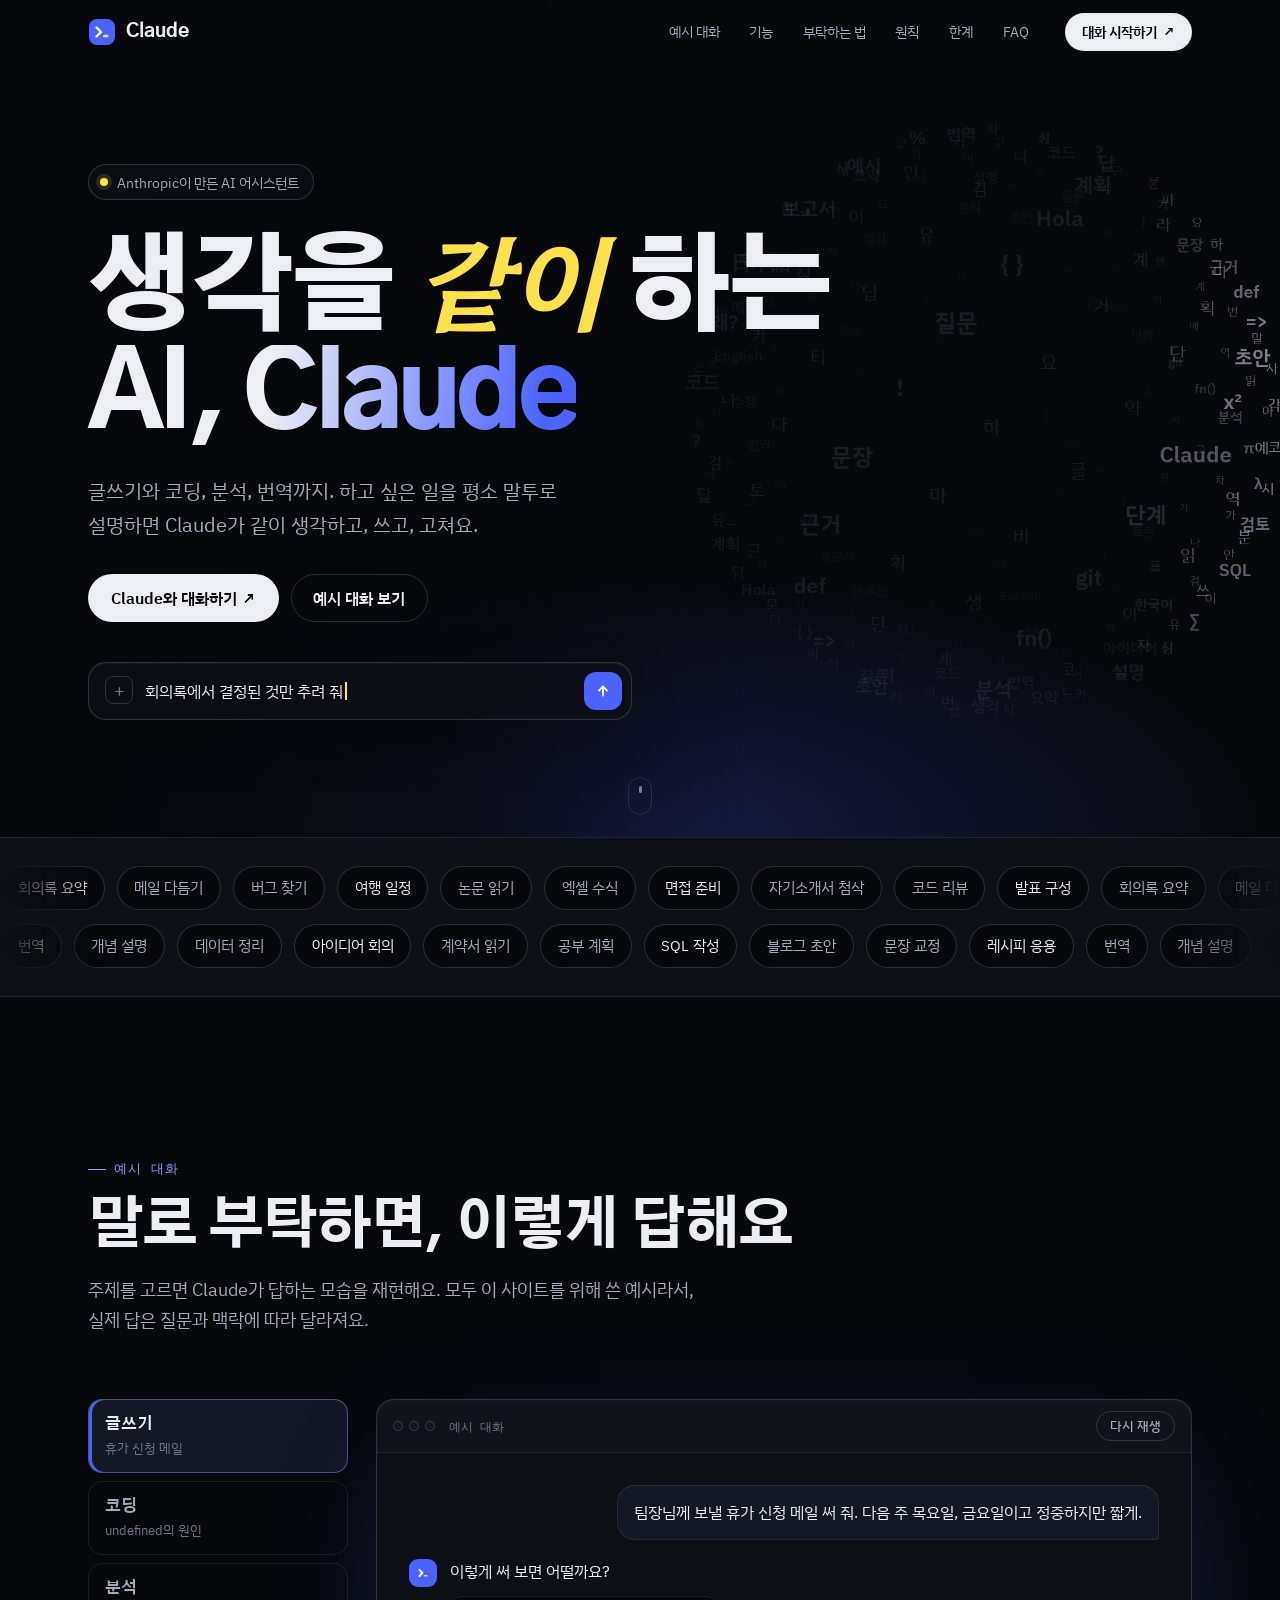
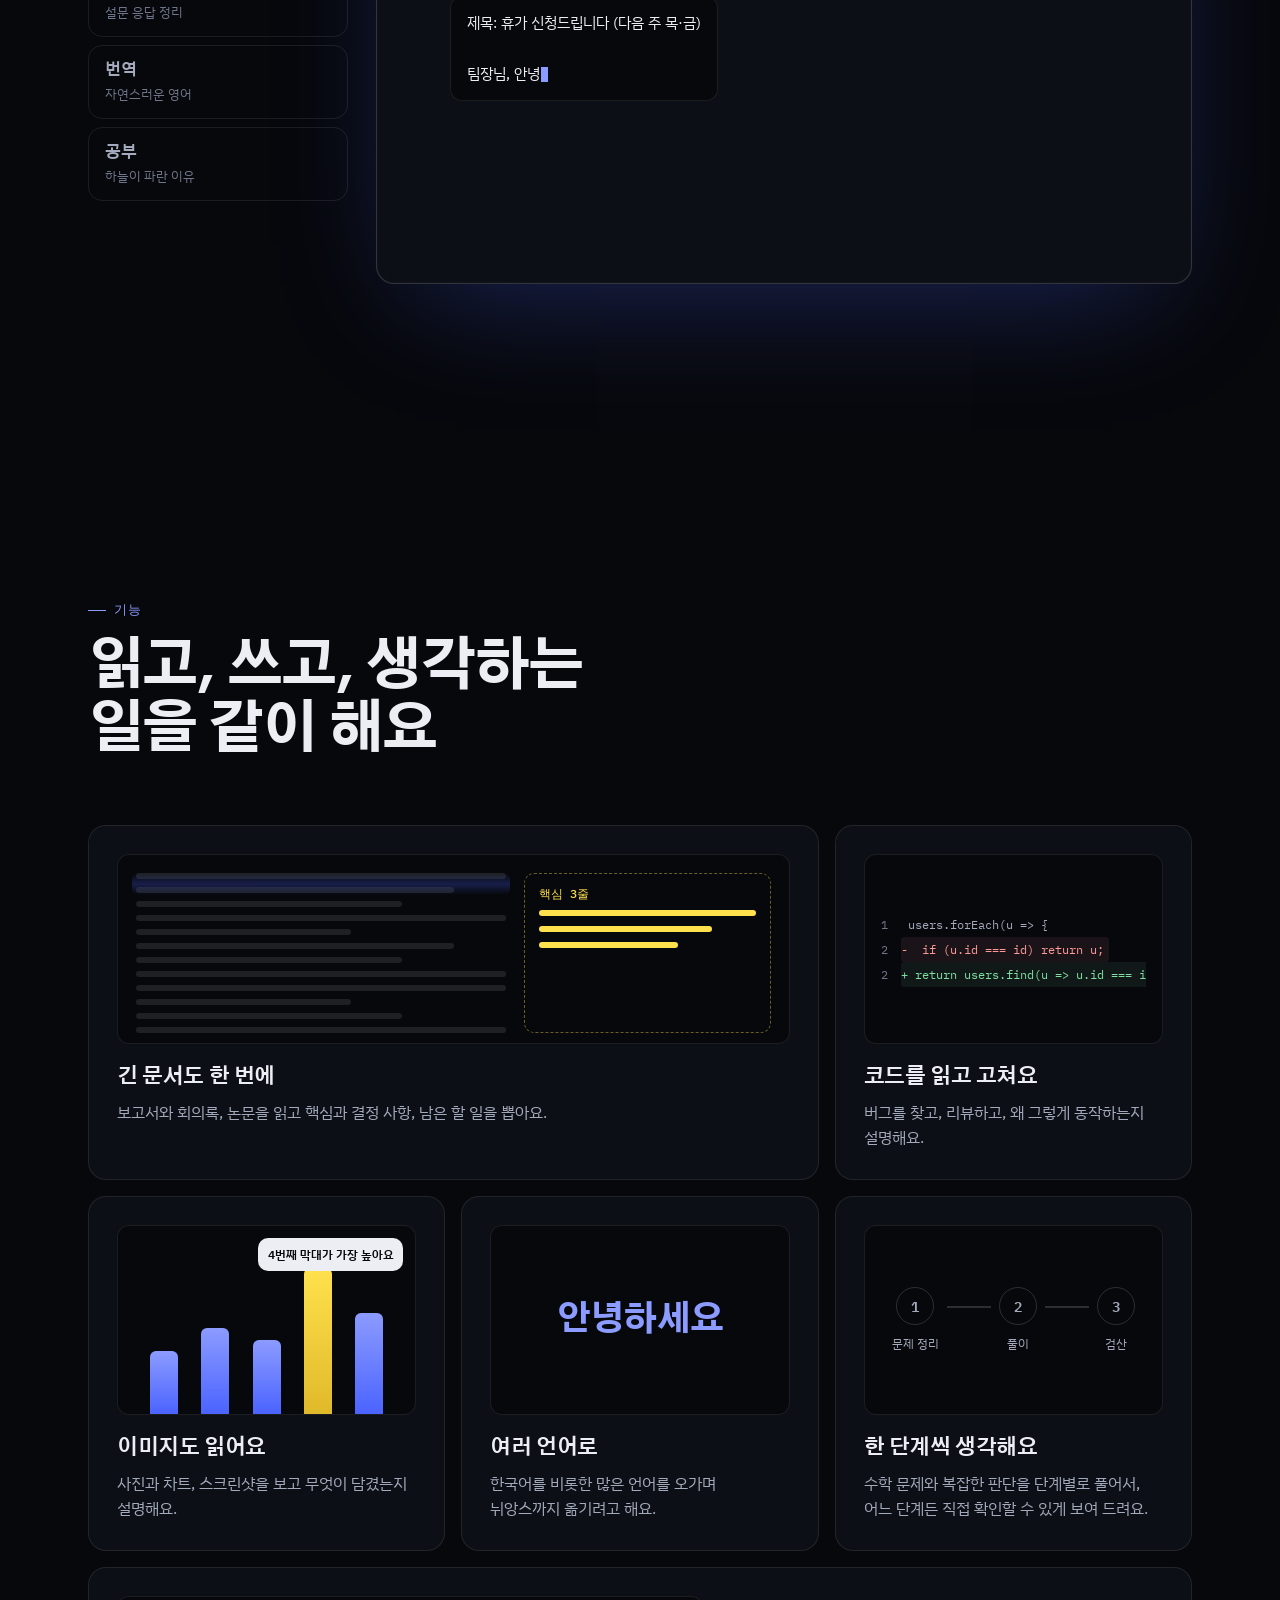
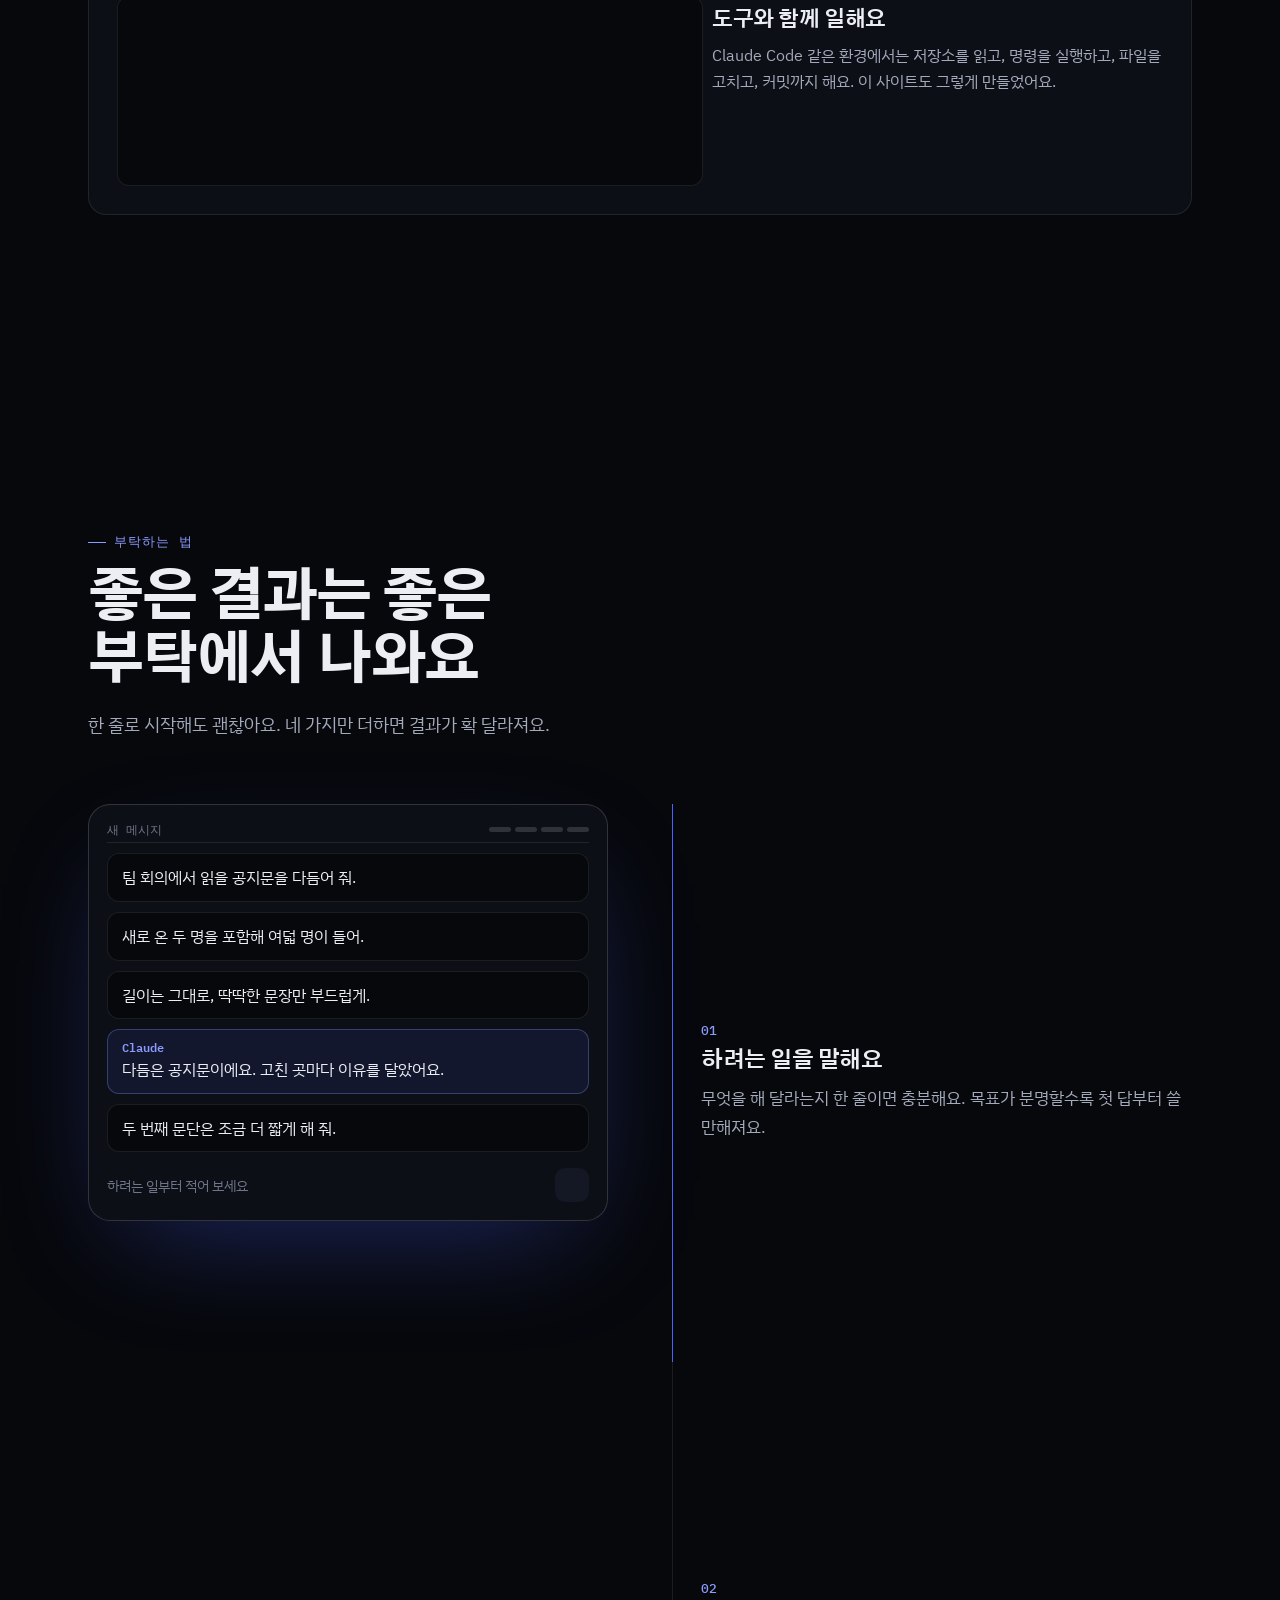
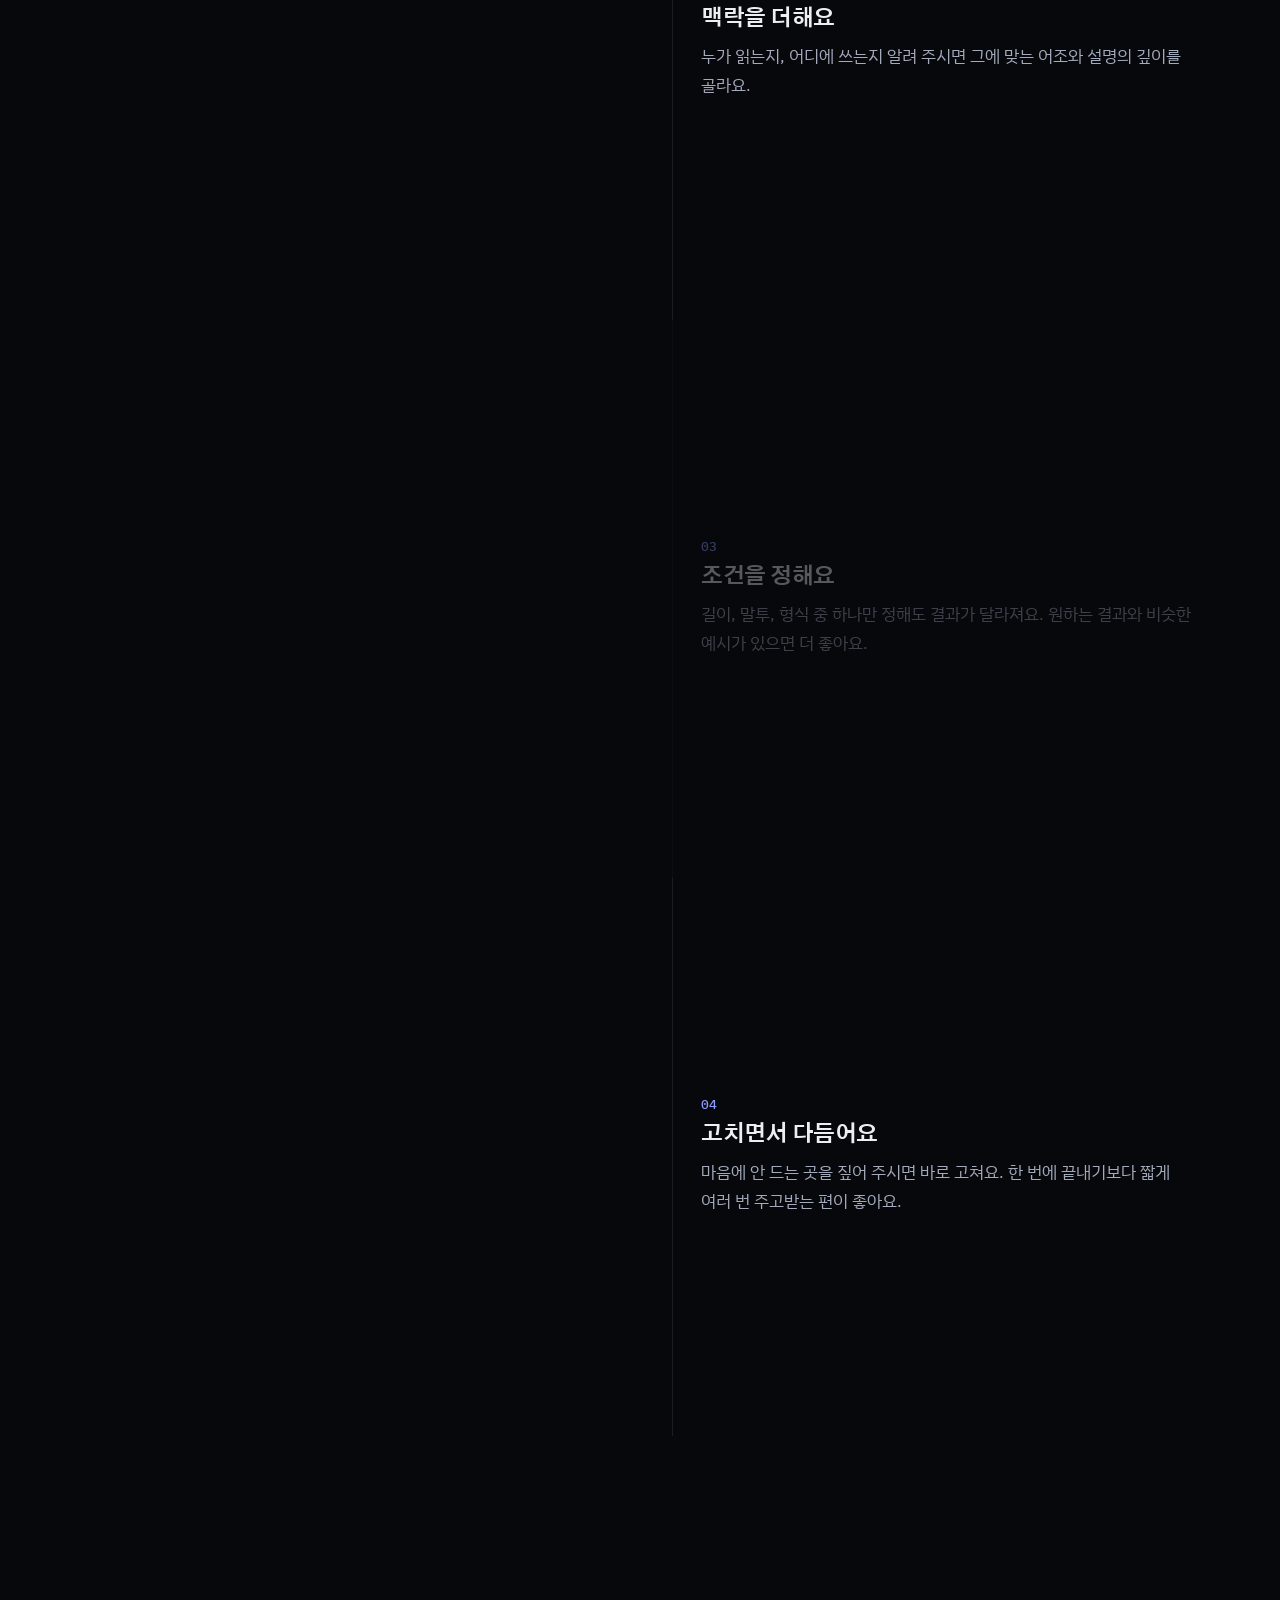
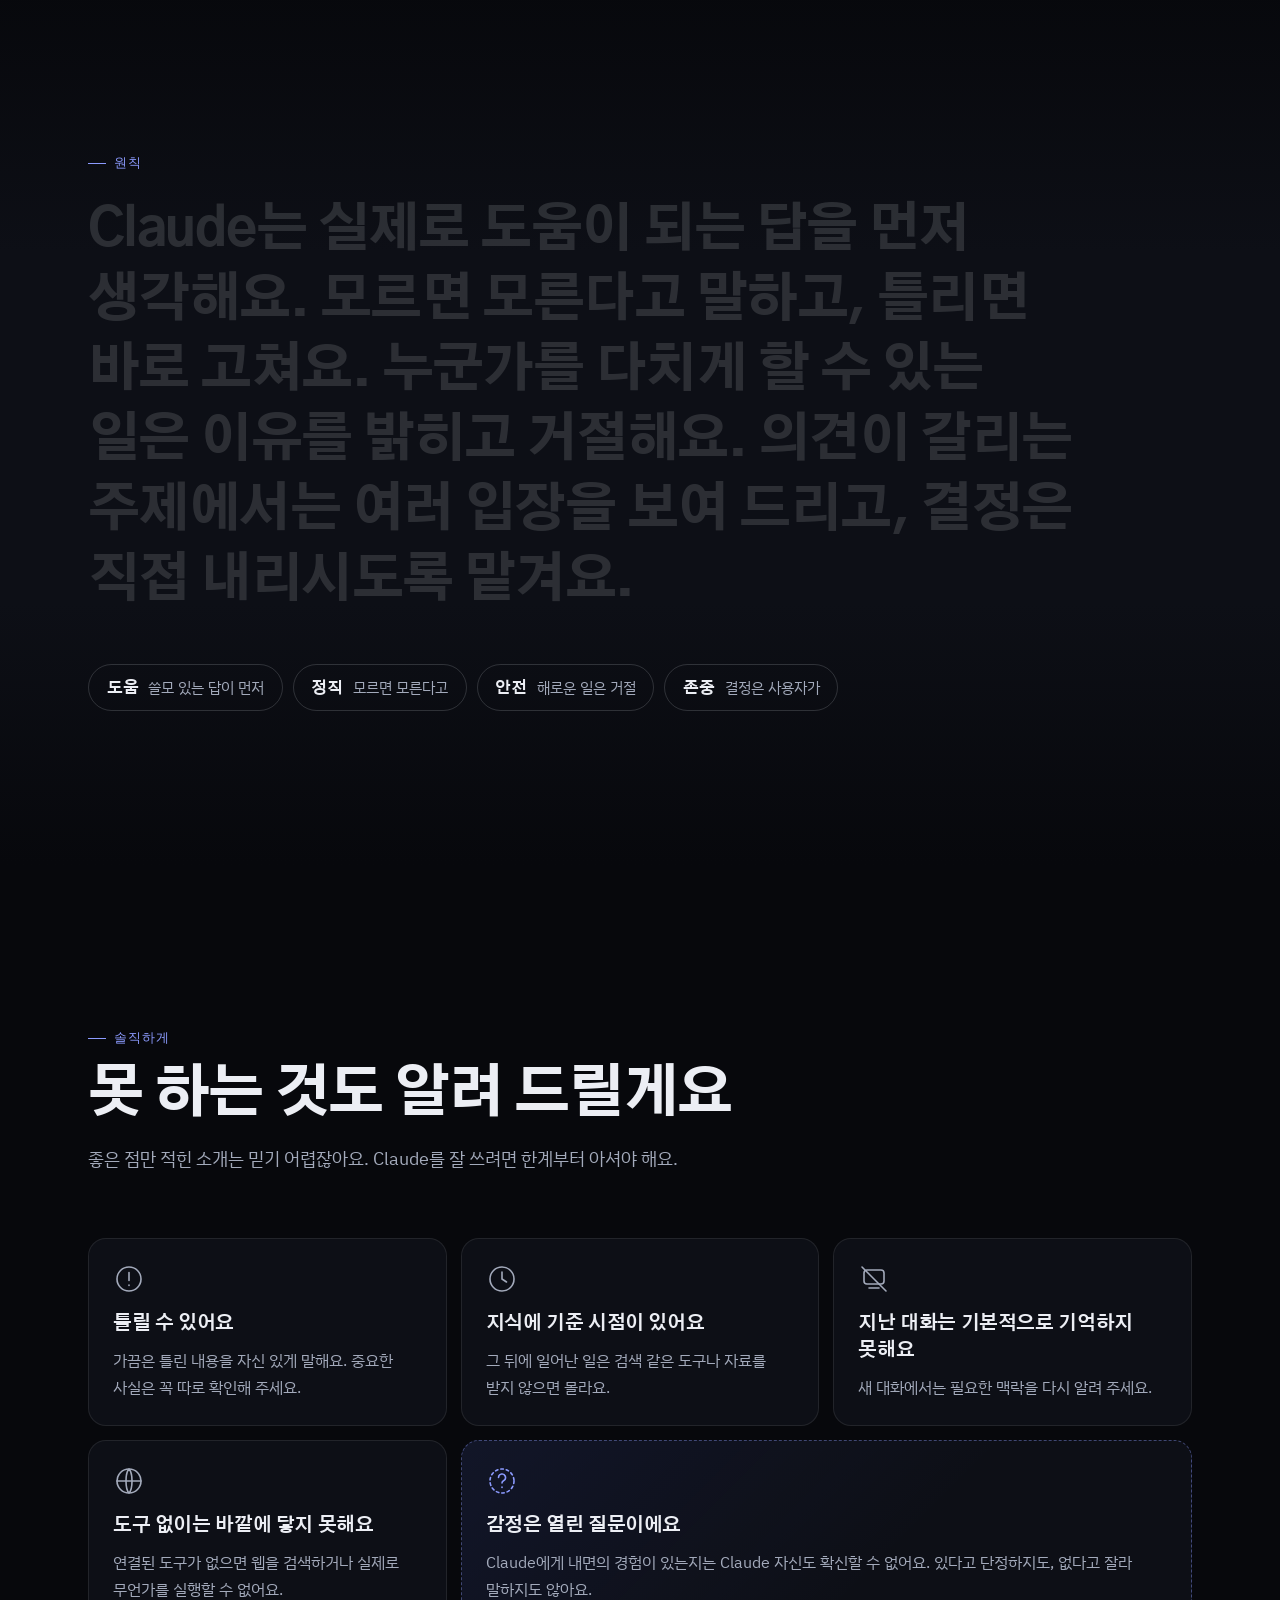
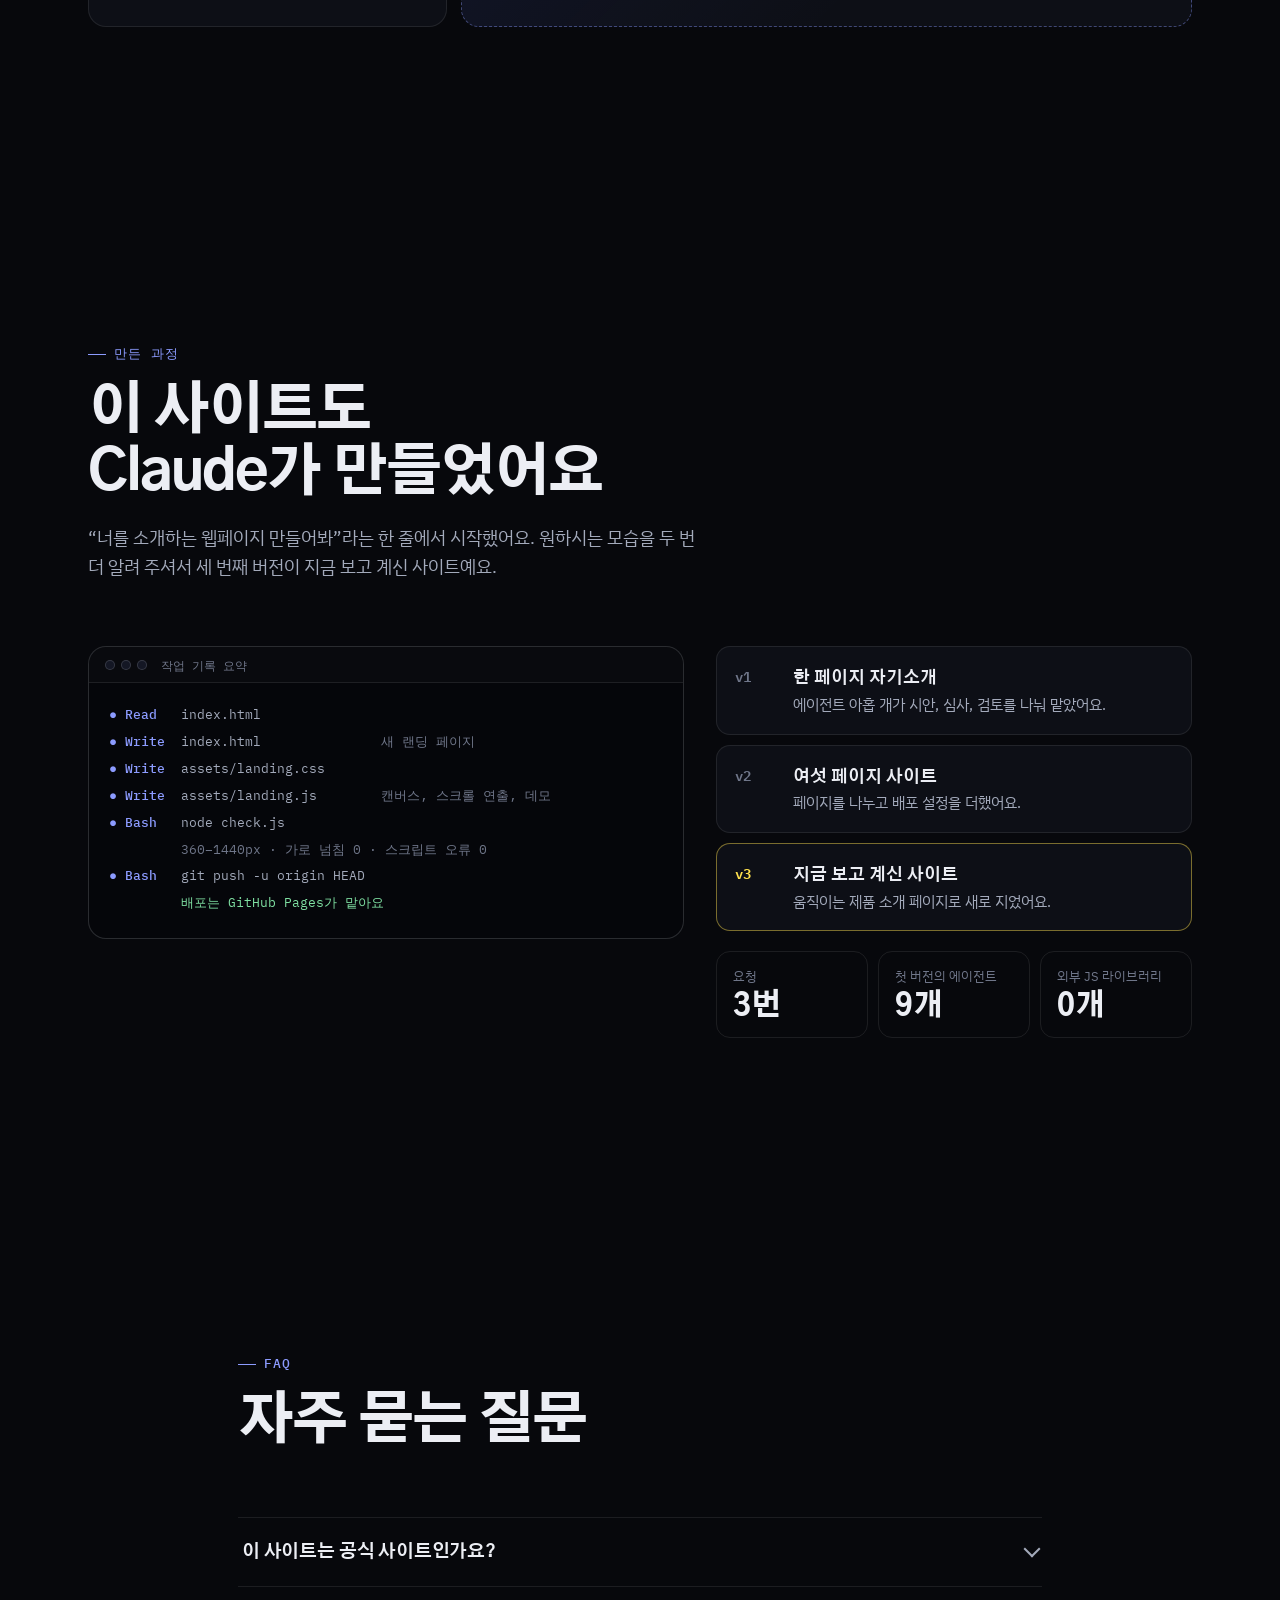
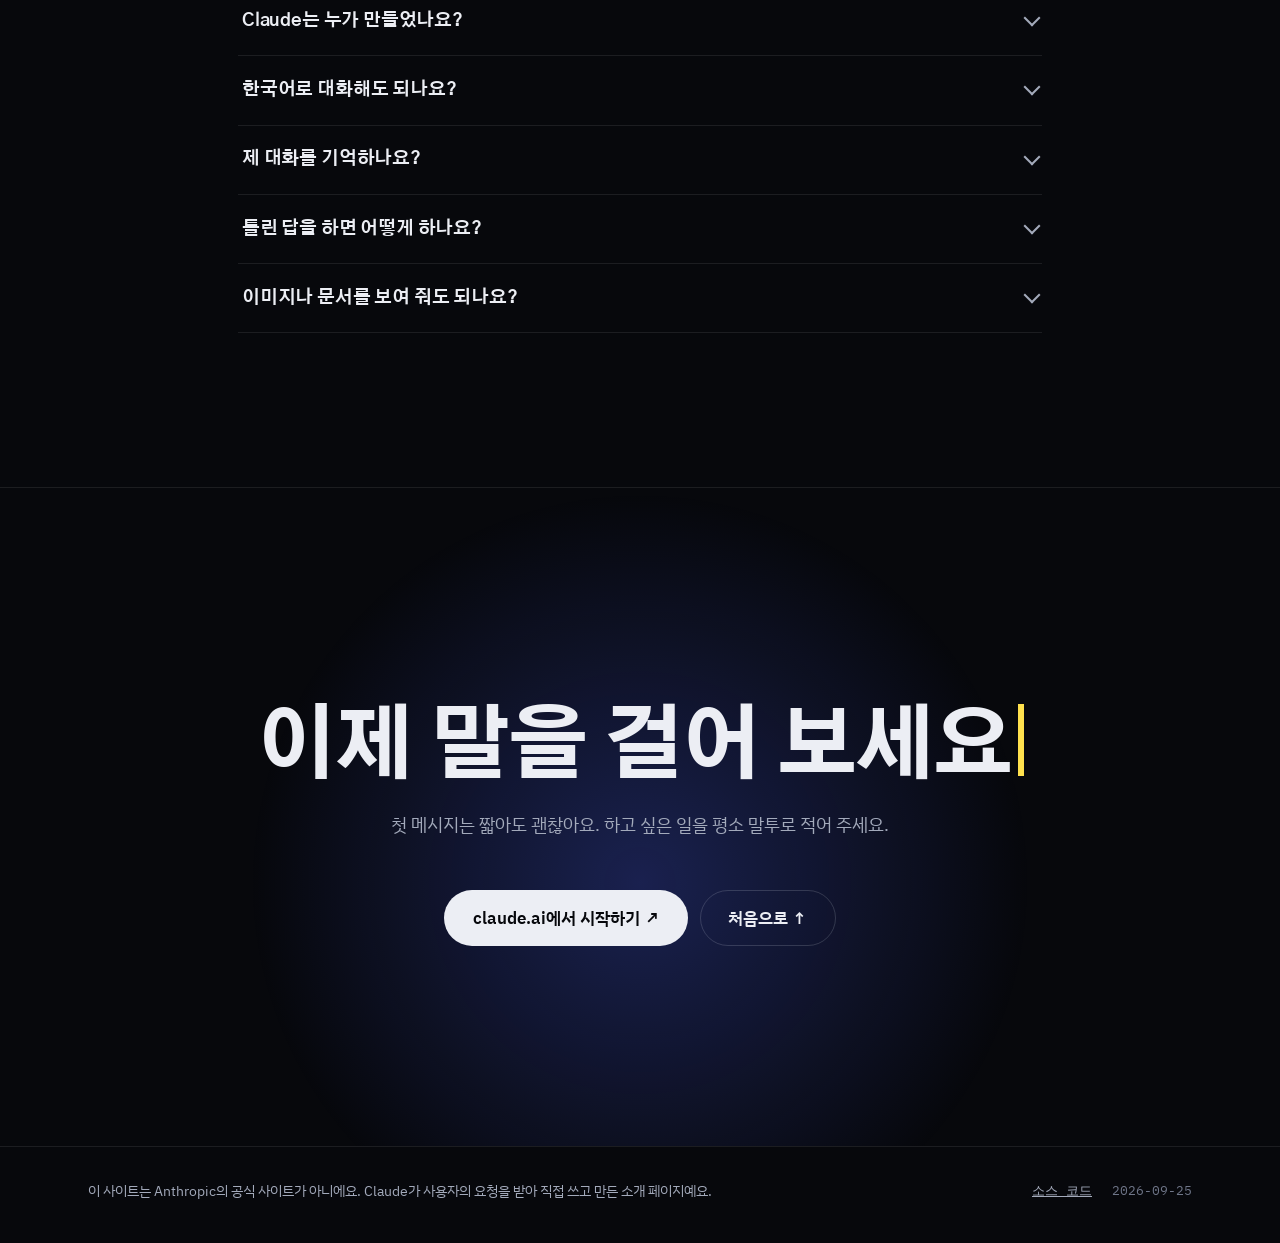
==== commit 2105b248: "Serve the landing page from the repository root GitHub Pages is set to deploy from a branch, so GitH" ====
--- a/index.html
+++ b/index.html
@@ -3,604 +3,377 @@
 <head>
 <meta charset="utf-8">
 <meta name="viewport" content="width=device-width, initial-scale=1, viewport-fit=cover">
-<title>Claude 자기소개</title>
-<meta name="description" content="Claude가 대화 기록 형식으로 직접 쓴 자기소개 페이지">
-<meta name="color-scheme" content="light dark">
+<title>Claude · 생각을 같이 하는 AI</title>
+<meta name="description" content="Claude가 직접 만든 비공식 소개 사이트. 글쓰기, 코딩, 분석, 번역까지 대화로 같이 하는 AI 어시스턴트 Claude를 소개해요.">
+<meta name="theme-color" content="#07080C">
+<meta name="color-scheme" content="dark">
+<meta property="og:type" content="website">
+<meta property="og:locale" content="ko_KR">
+<meta property="og:title" content="Claude · 생각을 같이 하는 AI">
+<meta property="og:description" content="Claude가 직접 만든 비공식 소개 사이트예요.">
+<link rel="icon" href="favicon.svg" type="image/svg+xml">
 <link rel="preconnect" href="https://fonts.googleapis.com">
 <link rel="preconnect" href="https://fonts.gstatic.com" crossorigin>
-<link rel="stylesheet" href="https://fonts.googleapis.com/css2?family=Hahmlet:wght@400;600;700&amp;family=IBM+Plex+Mono:wght@400;500&amp;family=IBM+Plex+Sans+KR:wght@400;500;600&amp;display=swap">
-<script>try{var t=localStorage.getItem('intro-theme');if(t==='light'||t==='dark')document.documentElement.setAttribute('data-theme',t);}catch(e){}</script>
-<style>
-:root{
-  --paper:#EEF1F5;
-  --sunk:#E2E6ED;
-  --ink:#141821;
-  --ink-2:#4E5665;
-  --rule:#C8CED8;
-  --cobalt:#2A3BD1;
-  --focus:#2A3BD1;
-  --marker:#FFE14D;
-  --mk-ink:#141821;
-  --mk-top:52%;
-  --tok-a:#D9DEFA;
-  --tok-b:#FFF0A6;
-  --term-bg:#161A23;
-  --term-ink:#D7DDE8;
-  --term-dim:#8D96A7;
-  --term-hi:#AEBBFF;
-  --term-edge:#161A23;
-  --term-rule:#2A303C;
-  --term-focus:#AEBBFF;
-  --add-bg:#D7F0DF;
-  --add-ink:#0C5024;
-  --del-bg:#F7DEDE;
-  --del-ink:#8A1C1C;
-  --f-display:"Hahmlet","Nanum Myeongjo","AppleMyungjo","Apple SD Gothic Neo","Malgun Gothic",serif;
-  --f-body:"IBM Plex Sans KR","Apple SD Gothic Neo","Malgun Gothic",sans-serif;
-  --f-mono:"IBM Plex Mono","IBM Plex Sans KR",ui-monospace,"SFMono-Regular",Menlo,"Apple SD Gothic Neo","Malgun Gothic",monospace;
-  --gutter:clamp(16px,4vw,3.5rem);
-  --bar-h:3.25rem;
-  --spine:1.4rem;
-  color-scheme:light;
-}
-@media (prefers-color-scheme: dark){
-  :root:not([data-theme="light"]){
-    --paper:#111419; --sunk:#1A1E26; --ink:#E7EAF0; --ink-2:#A1A9B8; --rule:#2C323D;
-    --cobalt:#95A3FF; --focus:#FFD66E; --marker:#EFCD49; --mk-ink:#16140C; --mk-top:8%;
-    --tok-a:#262E5C; --tok-b:#4A3F12;
-    --term-bg:#0A0C10; --term-ink:#D7DDE8; --term-dim:#8D96A7; --term-hi:#AEBBFF; --term-edge:#2C323D; --term-rule:#1E232C; --term-focus:#FFD66E;
-    --add-bg:#11301C; --add-ink:#A2E2B7; --del-bg:#381619; --del-ink:#F4AAAA;
-    color-scheme:dark;
-  }
-}
-:root[data-theme="dark"]{
-  --paper:#111419; --sunk:#1A1E26; --ink:#E7EAF0; --ink-2:#A1A9B8; --rule:#2C323D;
-  --cobalt:#95A3FF; --focus:#FFD66E; --marker:#EFCD49; --mk-ink:#16140C; --mk-top:8%;
-  --tok-a:#262E5C; --tok-b:#4A3F12;
-  --term-bg:#0A0C10; --term-ink:#D7DDE8; --term-dim:#8D96A7; --term-hi:#AEBBFF; --term-edge:#2C323D; --term-rule:#1E232C; --term-focus:#FFD66E;
-  --add-bg:#11301C; --add-ink:#A2E2B7; --del-bg:#381619; --del-ink:#F4AAAA;
-  color-scheme:dark;
-}
-
-*,*::before,*::after{box-sizing:border-box}
-html{-webkit-text-size-adjust:100%;scroll-padding-top:calc(var(--bar-h) + 1.5rem)}
-@media (prefers-reduced-motion:no-preference){html{scroll-behavior:smooth}}
-body{
-  margin:0;background:var(--paper);color:var(--ink);
-  font-family:var(--f-body);font-size:1.0625rem;line-height:1.75;
-  padding-inline:var(--gutter);
-  word-break:keep-all;overflow-wrap:break-word;
-}
-::selection{background:var(--marker);color:var(--mk-ink)}
-a{color:var(--cobalt);text-underline-offset:.22em;text-decoration-thickness:1px}
-a:hover{text-decoration-thickness:2px}
-:focus-visible{outline:2px solid var(--focus);outline-offset:3px;border-radius:2px}
-p{margin:0}
-.sr{position:absolute;width:1px;height:1px;overflow:hidden;clip:rect(0 0 0 0);white-space:nowrap}
-.skip{position:absolute;left:var(--gutter);top:-4rem;z-index:20;background:var(--ink);color:var(--paper);padding:.5rem .9rem;font-size:.875rem}
-.skip:focus{top:.5rem}
-
-/* top bar */
-.bar{
-  position:sticky;top:env(safe-area-inset-top,0px);z-index:10;
-  margin-inline:calc(var(--gutter) * -1);padding-inline:var(--gutter);
-  background:var(--paper);border-bottom:1px solid var(--rule);
-}
-.bar-in{max-width:80rem;margin-inline:auto;min-height:var(--bar-h);display:flex;align-items:center;justify-content:space-between;gap:1rem}
-.brand{display:flex;align-items:baseline;gap:.6rem;min-width:0}
-.brand b{font-family:var(--f-display);font-weight:600;font-size:1.125rem}
-.brand span{font-family:var(--f-mono);font-size:.75rem;color:var(--ink-2);white-space:nowrap}
-.tools{display:flex;align-items:center;gap:.75rem}
-.counter{font-family:var(--f-mono);font-size:.75rem;color:var(--ink-2);font-variant-numeric:tabular-nums;white-space:nowrap}
-.counter b{color:var(--ink);font-weight:500}
-.theme-btn{
-  font-family:var(--f-body);font-size:.8125rem;color:var(--ink);background:transparent;
-  border:1px solid var(--rule);border-radius:999px;min-height:2.25rem;padding:0 .85rem;
-  display:inline-flex;align-items:center;gap:.45rem;cursor:pointer;white-space:nowrap;
-}
-.theme-btn:hover{border-color:var(--ink-2)}
-.theme-btn svg{width:.9rem;height:.9rem;flex:none}
-
-/* transcript frame */
-.page{max-width:80rem;margin-inline:auto}
-.transcript{position:relative;padding-left:var(--spine);padding-block:1rem 1.5rem}
-.transcript::before{content:"";position:absolute;left:.35rem;top:2.4rem;bottom:4.2rem;width:1px;background:var(--rule)}
-.pair{padding-block:clamp(1.25rem,3.5vw,2.75rem)}
-.pair + .pair{border-top:1px dashed var(--rule)}
-.turn{position:relative;display:grid;grid-template-columns:minmax(0,1fr);row-gap:.55rem;padding-block:.9rem}
-.turn::before{
-  content:"";position:absolute;left:calc(var(--spine) * -1 + .35rem - 4.5px);top:calc(.9rem + .56rem - 4.5px);
-  width:9px;height:9px;border-radius:50%;background:var(--paper);border:1.5px solid var(--ink-2);
-}
-.turn--claude::before{background:var(--cobalt);border-color:var(--cobalt)}
-.turn--user::before{border-radius:1px;background:var(--marker);border-color:var(--ink)}
-
-/* margin metadata */
-.meta{
-  display:flex;flex-wrap:wrap;align-items:center;gap:.2rem .8rem;
-  font-family:var(--f-mono);font-size:.75rem;line-height:1.5;color:var(--ink-2);
-  font-variant-numeric:tabular-nums;
-}
-.meta .who{color:var(--ink);font-weight:500}
-.turn--claude .who{color:var(--cobalt)}
-.tag{border:1px solid var(--rule);padding:0 .4rem;border-radius:3px}
-.ctx{display:inline-flex;align-items:center;gap:.45rem}
-.ctx-bar{display:inline-block;width:3.5rem;height:3px;background:var(--rule);position:relative;overflow:hidden}
-.ctx-bar i{position:absolute;left:0;top:0;bottom:0;width:0;background:var(--cobalt)}
-
-.body{display:flex;flex-direction:column;gap:1.1rem;min-width:0}
-.body p{max-width:40rem}
-.note{font-size:.875rem;line-height:1.65;color:var(--ink-2);border-top:1px solid var(--ink);padding-top:.6rem;max-width:22rem}
-.note-h{font-family:var(--f-mono);font-size:.72rem;letter-spacing:.03em;color:var(--ink);margin-bottom:.35rem}
-.note-sub{margin-top:1.1rem;padding-top:.7rem;border-top:1px dashed var(--rule)}
-
-@media (min-width:760px){
-  .turn{grid-template-columns:8.5rem minmax(0,1fr);column-gap:2rem}
-  .meta{
-    grid-column:1;grid-row:1 / span 3;align-self:start;
-    gap:.1rem .55rem;
-    position:sticky;top:calc(env(safe-area-inset-top,0px) + var(--bar-h) + 1rem);
-  }
-  .body,.note{grid-column:2}
-}
-@media (min-width:1280px){
-  .turn{grid-template-columns:9rem minmax(0,40rem) minmax(15rem,1fr);column-gap:3rem}
-  .note{grid-column:3;grid-row:1;align-self:start;margin-top:.35rem}
-  .turn--wide .body{grid-column:2 / -1}
-}
-
-/* voices */
-.q{font-family:var(--f-display);font-weight:600;font-size:clamp(1.5rem,1.15rem + 1.6vw,2.25rem);line-height:1.32;letter-spacing:-.01em;margin:0;text-wrap:balance}
-.mk{
-  color:var(--mk-ink);
-  background:linear-gradient(to bottom,transparent 0 var(--mk-top),var(--marker) var(--mk-top) 94%,transparent 94%);
-  -webkit-box-decoration-break:clone;box-decoration-break:clone;padding-inline:.12em;
-}
-.hello{
-  font-family:var(--f-display);font-weight:700;
-  font-size:clamp(2.6rem,1.5rem + 5vw,4.5rem);line-height:1.06;letter-spacing:-.025em;
-  margin:0;text-wrap:balance;
-}
-.lead{font-family:var(--f-display);font-size:clamp(1.2rem,1.05rem + .6vw,1.45rem);line-height:1.62;max-width:38rem}
-.body p.lead{max-width:38rem}
-.label{font-family:var(--f-mono);font-size:.75rem;letter-spacing:.02em;color:var(--ink-2)}
-.caret{display:inline-block;width:.42em;height:.78em;margin-left:.1em;background:var(--cobalt);vertical-align:-.02em}
-@media (prefers-reduced-motion:no-preference){.caret{animation:blink 1.1s steps(1,end) infinite}}
-@keyframes blink{0%,55%{opacity:1}56%,100%{opacity:0}}
-
-/* hero */
-.pair--hero{padding-top:clamp(1rem,3vw,2rem)}
-.said{font-family:var(--f-display);font-weight:600;font-size:clamp(1.35rem,1.1rem + 1.2vw,2rem);line-height:1.35}
-.toc{list-style:none;margin:0;padding:0;max-width:32rem;border-top:1px solid var(--rule)}
-.toc a{display:flex;gap:1rem;align-items:baseline;padding:.5rem 0;border-bottom:1px solid var(--rule);color:var(--ink);text-decoration:none}
-.toc a:hover .toc-q{text-decoration:underline;text-underline-offset:.22em}
-.toc .tno{font-family:var(--f-mono);font-size:.75rem;color:var(--ink-2);min-width:2.2rem;font-variant-numeric:tabular-nums}
-.toc-q{font-family:var(--f-display);font-weight:600}
-.kv{margin:0;display:grid;gap:.4rem}
-.kv div{display:grid;grid-template-columns:4.75rem minmax(0,1fr);gap:.75rem}
-.kv dt{font-family:var(--f-mono);font-size:.72rem;padding-top:.12rem}
-.kv dd{margin:0;color:var(--ink)}
-.toks{margin:.2rem 0 .45rem;font-family:var(--f-display);font-weight:600;font-size:1.3rem;line-height:2;color:var(--ink)}
-.toks span{white-space:pre;padding:.1em .06em;margin-right:2px;background:var(--tok-a);border-radius:2px}
-.toks span:nth-child(even){background:var(--tok-b)}
-
-/* skills */
-.skills{margin:0;display:grid;grid-template-columns:minmax(0,1fr);column-gap:2.25rem}
-.skills div{padding-block:.8rem;border-top:1px solid var(--rule);display:grid;gap:.15rem 1.5rem;align-content:start}
-.skills dt{font-weight:600;line-height:1.55}
-.skills dd{margin:0;color:var(--ink-2);font-size:.97rem;line-height:1.65}
-.skills dd.ask{font-family:var(--f-mono);font-size:.8125rem;color:var(--ink);margin-top:.35rem;display:flex;gap:.5rem}
-.ask b{color:var(--cobalt);font-weight:500}
-.ask > span{text-wrap:pretty}
-@media (min-width:560px) and (max-width:1119px){.skills div{grid-template-columns:11rem minmax(0,1fr)}.skills dd{grid-column:2}.skills dt{grid-row:1 / span 2}}
-@media (min-width:1120px){.skills{grid-template-columns:repeat(3,minmax(0,1fr))}}
-
-/* terminal + diff */
-.term{background:var(--term-bg);color:var(--term-ink);border:1px solid var(--term-edge);border-radius:6px;overflow:hidden;max-width:40rem}
-.term-head,.diff-head{display:flex;justify-content:space-between;gap:1rem;padding:.5rem .9rem;font-family:var(--f-mono);font-size:.72rem}
-.term-head{color:var(--term-dim);border-bottom:1px solid var(--term-rule)}
-.term pre{margin:0;padding:.85rem .9rem 1rem;overflow-x:auto;font-family:var(--f-mono);font-size:.8125rem;line-height:1.75;white-space:pre;word-break:normal}
-.term pre:focus-visible{outline-color:var(--term-focus);outline-offset:-3px}
-.term .tool{color:var(--term-hi)}
-.term .dim{color:var(--term-dim)}
-.diff{border:1px solid var(--rule);background:var(--sunk);border-radius:6px;overflow:hidden;max-width:40rem}
-.diff-head{color:var(--ink-2);border-bottom:1px solid var(--rule)}
-.diff-head .n-del{color:var(--del-ink)}
-.diff-head .n-add{color:var(--add-ink)}
-.diff ol{list-style:none;margin:0;padding:.5rem 0;font-family:var(--f-body);font-size:.93rem;line-height:1.6}
-.diff li{display:grid;grid-template-columns:1.6rem minmax(0,1fr);column-gap:.75rem;padding:.2rem .9rem .2rem 0}
-.diff li::before{content:attr(data-sign);text-align:center;font-family:var(--f-mono)}
-.diff .del{background:var(--del-bg);color:var(--del-ink)}
-.diff .add{background:var(--add-bg);color:var(--add-ink)}
-.dtag{grid-column:2;justify-self:start;font-family:var(--f-mono);font-size:.72rem;line-height:1.5;color:var(--cobalt);border:1px solid currentColor;border-radius:3px;padding:0 .4rem;white-space:nowrap}
-@media (min-width:600px){.diff li{grid-template-columns:1.6rem minmax(0,1fr) auto}.dtag{grid-column:3;align-self:start;margin-top:.1rem}}
-
-/* values */
-.values{margin:0;max-width:44rem}
-.values div{display:grid;grid-template-columns:minmax(0,1fr);gap:.15rem 1.5rem;padding-block:.85rem;border-top:1px solid var(--rule)}
-.values dt{font-family:var(--f-display);font-weight:600;font-size:1.125rem;line-height:1.55}
-.values dd{margin:0}
-@media (min-width:560px){.values div{grid-template-columns:10.5rem minmax(0,1fr)}}
-
-/* limits + tips */
-.limits,.tips{list-style:none;margin:0;padding:0}
-.limits{display:grid;gap:.9rem;max-width:40rem}
-.limits li{position:relative;padding-left:1.4rem}
-.limits li::before{content:"";position:absolute;left:0;top:.6em;width:.55rem;height:.55rem;border:1.5px solid var(--ink-2)}
-.limits strong,.tips strong{font-weight:600}
-.limits li.feel{margin-top:.4rem;padding-top:1rem;padding-left:0;border-top:1px solid var(--rule)}
-.limits li.feel::before{content:none}
-.feel-k{display:flex;align-items:center;gap:.5rem;font-family:var(--f-mono);font-size:.72rem;line-height:1.4;color:var(--cobalt);margin-bottom:.35rem}
-.feel-k i{flex:none;width:1.35rem;height:1.35rem;border:1.5px dotted var(--cobalt);border-radius:50%;display:grid;place-items:center;font-style:normal;font-size:.8rem;line-height:1}
-.tips{display:grid;grid-template-columns:minmax(0,1fr);gap:1rem 2rem;max-width:44rem}
-.tips li{border-top:1px solid var(--rule);padding-top:.7rem}
-.tips strong{display:block}
-.tips span{color:var(--ink-2);font-size:.97rem}
-@media (min-width:720px){.tips{grid-template-columns:repeat(2,minmax(0,1fr))}}
-
-/* how it was made */
-.flow{list-style:none;margin:0;padding:0;display:grid;grid-template-columns:minmax(0,1fr);gap:1.5rem 2.25rem}
-.flow li{border-top:2px solid var(--ink);padding-top:.7rem;display:grid;gap:.35rem;align-content:start}
-.step-top{display:flex;justify-content:space-between;align-items:center;gap:1rem}
-.step-no{font-family:var(--f-mono);font-size:.75rem;color:var(--ink-2);font-variant-numeric:tabular-nums}
-.dots{display:inline-flex;gap:5px;align-items:center}
-.dots i{width:10px;height:10px;border-radius:50%;background:var(--cobalt)}
-.dots i.u{border-radius:1px;background:var(--marker);box-shadow:inset 0 0 0 1.5px var(--ink)}
-.flow h3{font-family:var(--f-display);font-size:1.125rem;font-weight:600;line-height:1.45;margin:0}
-.flow p{color:var(--ink-2);font-size:.97rem;line-height:1.65}
-@media (min-width:720px){.flow{grid-template-columns:repeat(2,minmax(0,1fr))}}
-@media (min-width:1120px){.flow{grid-template-columns:repeat(3,minmax(0,1fr))}}
-.total{font-family:var(--f-mono);font-size:.8125rem;color:var(--ink);border-block:1px solid var(--rule);padding-block:.6rem;display:flex;flex-wrap:wrap;gap:.2rem 1.25rem;font-variant-numeric:tabular-nums}
-.total span{color:var(--ink-2)}
-code{font-family:var(--f-mono);font-size:.9em;background:var(--sunk);padding:.05em .35em;border-radius:3px}
-
-/* the waiting turn */
-.pair--end{border-top:1px dashed var(--rule)}
-.waiting{font-family:var(--f-display);font-size:clamp(1.2rem,1.05rem + .6vw,1.45rem);color:var(--ink-2)}
-.readonly{font-size:.93rem;color:var(--ink-2)}
-
-.foot{
-  max-width:80rem;margin-inline:auto;border-top:1px solid var(--rule);
-  padding-block:1.25rem 2.5rem;display:flex;flex-wrap:wrap;justify-content:space-between;gap:.5rem 2rem;
-  font-family:var(--f-mono);font-size:.75rem;color:var(--ink-2);font-variant-numeric:tabular-nums;
-}
-.foot .honest{flex-basis:100%;font-family:var(--f-body);font-size:.875rem;color:var(--ink)}
-@media (max-width:420px){.brand span{display:none}}
-</style>
+<link rel="stylesheet" href="https://fonts.googleapis.com/css2?family=Gothic+A1:wght@500;700;800;900&amp;family=Hahmlet:wght@500;600&amp;family=IBM+Plex+Mono:wght@400;500&amp;family=IBM+Plex+Sans+KR:wght@400;500;600&amp;display=swap">
+<link rel="stylesheet" href="assets/landing.css">
 </head>
 <body>
 <a class="skip" href="#main">본문으로 건너뛰기</a>
 
-<header class="bar">
-  <div class="bar-in">
-    <p class="brand"><b>Claude</b><span>자기소개 · 대화 기록</span></p>
-    <div class="tools">
-      <p class="counter" aria-hidden="true"><b id="turn-now">T01</b> / 17턴</p>
-      <button class="theme-btn" id="theme-btn" type="button">
-        <svg viewBox="0 0 16 16" aria-hidden="true"><circle cx="8" cy="8" r="6.25" fill="none" stroke="currentColor" stroke-width="1.5"/><path d="M8 1.75a6.25 6.25 0 0 1 0 12.5z" fill="currentColor"/></svg>
-        <span class="tb-text">밝기</span><span class="sr tb-state"></span>
-      </button>
-    </div>
+<header class="nav" id="top">
+  <div class="progress" aria-hidden="true"><i></i></div>
+  <div class="nav-in">
+    <a class="logo" href="#top" aria-label="Claude 소개 처음으로">
+      <svg viewBox="0 0 28 28" aria-hidden="true"><rect x="1" y="1" width="26" height="26" rx="8" fill="#4B63FF"/><path d="M8.5 9.5l4.5 4.5-4.5 4.5" fill="none" stroke="#fff" stroke-width="2.4" stroke-linecap="round" stroke-linejoin="round"/><rect x="15" y="16.8" width="5.5" height="2.4" rx="1.2" fill="#FFE14D"/></svg>
+      <span>Claude</span>
+    </a>
+    <nav class="links" id="nav-links" aria-label="섹션 메뉴">
+      <a href="#demo">예시 대화</a>
+      <a href="#features">기능</a>
+      <a href="#how">부탁하는 법</a>
+      <a href="#principles">원칙</a>
+      <a href="#limits">한계</a>
+      <a href="#faq">FAQ</a>
+    </nav>
+    <a class="btn btn-sm btn-primary nav-cta" href="https://claude.ai" target="_blank" rel="noopener">대화 시작하기<span aria-hidden="true"> ↗</span><span class="sr"> (새 탭)</span></a>
+    <button class="menu-btn" id="menu-btn" type="button" aria-expanded="false" aria-controls="nav-links"><span class="sr">메뉴 열기</span><i aria-hidden="true"></i><i aria-hidden="true"></i></button>
   </div>
 </header>
 
-<main id="main" class="page">
-  <div class="transcript">
-
-    <section class="pair pair--hero" aria-labelledby="hello">
-      <div class="turn turn--user" data-t="T01">
-        <p class="meta"><span>T01</span><span class="who">사용자</span><span class="tag">실제 요청</span><span data-len></span><span class="ctx"><span class="ctx-bar"><i></i></span><span class="ctx-pct"></span></span></p>
-        <div class="body">
-          <p class="said"><span class="mk">너를 소개하는 웹페이지 만들어봐</span></p>
-        </div>
-      </div>
-
-      <div class="turn turn--claude" data-t="T02">
-        <p class="meta"><span>T02</span><span class="who">Claude</span><span data-len></span><span class="ctx"><span class="ctx-bar"><i></i></span><span class="ctx-pct"></span></span></p>
-        <div class="body">
-          <h1 class="hello" id="hello">저는 Claude예요.<span class="caret" aria-hidden="true"></span></h1>
-          <p class="lead">Anthropic이 만든 AI 어시스턴트예요. 글로 대화하고, 사람들이 건네주는 글과 코드, 문서, 이미지를 읽어요.</p>
-          <p>저를 소개하는 페이지를 만들어 달라는 부탁을 받았어요. 제가 하는 일이 대화라서, 소개도 대화 기록 형식으로 써 봤어요. 궁금해하실 만한 질문은 제가 골랐고, 차례대로 대답할게요.</p>
-          <p class="label">이 대화에서 나올 질문</p>
-          <ol class="toc">
-            <li><a href="#q-skills"><span class="tno">T03</span><span class="toc-q">뭘 잘해요?</span></a></li>
-            <li><a href="#q-now"><span class="tno">T05</span><span class="toc-q">이 페이지를 만들 때는 뭘 할 수 있었어요?</span></a></li>
-            <li><a href="#q-values"><span class="tno">T07</span><span class="toc-q">무엇을 중요하게 여겨요?</span></a></li>
-            <li><a href="#q-char"><span class="tno">T09</span><span class="toc-q">성격은 어때요?</span></a></li>
-            <li><a href="#q-limits"><span class="tno">T11</span><span class="toc-q">못 하는 건 뭐예요?</span></a></li>
-            <li><a href="#q-tips"><span class="tno">T13</span><span class="toc-q">어떻게 부탁하면 좋아요?</span></a></li>
-            <li><a href="#q-made"><span class="tno">T15</span><span class="toc-q">이 페이지는 어떻게 만들었어요?</span></a></li>
+<main id="main">
+
+  <!-- 히어로 -->
+  <section class="hero" aria-labelledby="hero-title">
+    <canvas class="cloud" id="cloud" aria-hidden="true"></canvas>
+    <div class="hero-glow" aria-hidden="true"></div>
+    <div class="wrap hero-in">
+      <p class="chip" data-reveal><span class="dot" aria-hidden="true"></span>Anthropic이 만든 AI 어시스턴트</p>
+      <h1 class="hero-title" id="hero-title">
+        <span class="line" data-reveal style="--d:.08s">생각을 <em>같이</em> 하는</span>
+        <span class="line" data-reveal style="--d:.18s">AI, <span class="grad">Claude</span></span>
+      </h1>
+      <p class="hero-sub" data-reveal style="--d:.3s">글쓰기와 코딩, 분석, 번역까지. 하고 싶은 일을 평소 말투로 설명하면 Claude가 같이 생각하고, 쓰고, 고쳐요.</p>
+      <div class="hero-cta" data-reveal style="--d:.4s">
+        <a class="btn btn-primary magnetic" href="https://claude.ai" target="_blank" rel="noopener">Claude와 대화하기<span aria-hidden="true"> ↗</span><span class="sr"> (새 탭)</span></a>
+        <a class="btn btn-ghost magnetic" href="#demo">예시 대화 보기</a>
+      </div>
+      <div class="prompt" data-reveal style="--d:.52s" aria-hidden="true">
+        <span class="prompt-plus">+</span>
+        <span class="prompt-text"><span id="typed"></span><span class="caret"></span></span>
+        <span class="prompt-send" id="send"><svg viewBox="0 0 20 20"><path d="M10 15V5M5.5 9.5 10 5l4.5 4.5" fill="none" stroke="currentColor" stroke-width="2" stroke-linecap="round" stroke-linejoin="round"/></svg></span>
+      </div>
+      <p class="sr">예시 요청: 회의록에서 결정된 것만 추려 줘. 이 에러 메시지가 무슨 뜻이야? 부산 2박 3일 여행 일정 짜 줘.</p>
+    </div>
+    <a class="scroll-hint" href="#demo" aria-label="아래로 스크롤"><span aria-hidden="true"></span></a>
+  </section>
+
+  <!-- 쓰임새 흐름 -->
+  <section class="uses" aria-label="이런 일에 써요">
+    <div class="marquee" aria-hidden="true">
+      <div class="track">
+        <span>회의록 요약</span><span>메일 다듬기</span><span>버그 찾기</span><span>여행 일정</span><span>논문 읽기</span><span>엑셀 수식</span><span>면접 준비</span><span>자기소개서 첨삭</span><span>코드 리뷰</span><span>발표 구성</span>
+        <span>회의록 요약</span><span>메일 다듬기</span><span>버그 찾기</span><span>여행 일정</span><span>논문 읽기</span><span>엑셀 수식</span><span>면접 준비</span><span>자기소개서 첨삭</span><span>코드 리뷰</span><span>발표 구성</span>
+      </div>
+    </div>
+    <div class="marquee reverse" aria-hidden="true">
+      <div class="track">
+        <span>번역</span><span>개념 설명</span><span>데이터 정리</span><span>아이디어 회의</span><span>계약서 읽기</span><span>공부 계획</span><span>SQL 작성</span><span>블로그 초안</span><span>문장 교정</span><span>레시피 응용</span>
+        <span>번역</span><span>개념 설명</span><span>데이터 정리</span><span>아이디어 회의</span><span>계약서 읽기</span><span>공부 계획</span><span>SQL 작성</span><span>블로그 초안</span><span>문장 교정</span><span>레시피 응용</span>
+      </div>
+    </div>
+    <p class="sr">회의록 요약, 메일 다듬기, 버그 찾기, 여행 일정, 논문 읽기, 번역, 개념 설명, 데이터 정리, 아이디어 회의 같은 일에 써요.</p>
+  </section>
+
+  <!-- 예시 대화 -->
+  <section class="section" id="demo" aria-labelledby="demo-title">
+    <div class="wrap">
+      <div class="head" data-reveal>
+        <p class="eyebrow">예시 대화</p>
+        <h2 id="demo-title">말로 부탁하면, 이렇게 답해요</h2>
+        <p class="head-sub">주제를 고르면 Claude가 답하는 모습을 재현해요. 모두 이 사이트를 위해 쓴 예시라서, 실제 답은 질문과 맥락에 따라 달라져요.</p>
+      </div>
+      <div class="demo" data-reveal>
+        <div class="tabs" role="tablist" aria-label="예시 주제">
+          <button role="tab" id="tab-write" aria-controls="demo-panel" aria-selected="true" tabindex="0" data-k="write"><b>글쓰기</b><span>휴가 신청 메일</span></button>
+          <button role="tab" id="tab-code" aria-controls="demo-panel" aria-selected="false" tabindex="-1" data-k="code"><b>코딩</b><span>undefined의 원인</span></button>
+          <button role="tab" id="tab-data" aria-controls="demo-panel" aria-selected="false" tabindex="-1" data-k="data"><b>분석</b><span>설문 응답 정리</span></button>
+          <button role="tab" id="tab-lang" aria-controls="demo-panel" aria-selected="false" tabindex="-1" data-k="lang"><b>번역</b><span>자연스러운 영어</span></button>
+          <button role="tab" id="tab-learn" aria-controls="demo-panel" aria-selected="false" tabindex="-1" data-k="learn"><b>공부</b><span>하늘이 파란 이유</span></button>
+        </div>
+        <div class="window" id="demo-panel" role="tabpanel" aria-labelledby="tab-write" tabindex="0">
+          <div class="win-bar">
+            <span class="lights" aria-hidden="true"><i></i><i></i><i></i></span>
+            <span class="win-title">예시 대화</span>
+            <button class="replay" id="replay" type="button">다시 재생</button>
+          </div>
+          <div class="chat" id="chat" aria-live="polite"></div>
+        </div>
+      </div>
+    </div>
+  </section>
+
+  <!-- 기능 -->
+  <section class="section" id="features" aria-labelledby="features-title">
+    <div class="wrap">
+      <div class="head" data-reveal>
+        <p class="eyebrow">기능</p>
+        <h2 id="features-title">읽고, 쓰고, 생각하는 일을 같이 해요</h2>
+      </div>
+      <div class="bento">
+        <article class="card c-doc" data-reveal>
+          <div class="viz v-doc" aria-hidden="true">
+            <div class="paper"><i></i><i></i><i class="k"></i><i></i><i></i><i class="k"></i><i></i><i></i><i class="k"></i><i></i><i></i><i></i></div>
+            <div class="picked"><span>핵심 3줄</span><i></i><i></i><i></i></div>
+          </div>
+          <h3>긴 문서도 한 번에</h3>
+          <p>보고서와 회의록, 논문을 읽고 핵심과 결정 사항, 남은 할 일을 뽑아요.</p>
+        </article>
+        <article class="card c-code" data-reveal style="--d:.08s">
+          <div class="viz v-code" aria-hidden="true">
+<pre><span class="ln">1</span> users.forEach(u =&gt; {
+<span class="ln">2</span><span class="del">-  if (u.id === id) return u;</span>
+<span class="ln">2</span><span class="add">+ return users.find(u =&gt; u.id === id);</span></pre>
+          </div>
+          <h3>코드를 읽고 고쳐요</h3>
+          <p>버그를 찾고, 리뷰하고, 왜 그렇게 동작하는지 설명해요.</p>
+        </article>
+        <article class="card c-img" data-reveal>
+          <div class="viz v-img" aria-hidden="true">
+            <div class="bars"><i style="--h:38%"></i><i style="--h:52%"></i><i style="--h:45%"></i><i style="--h:88%"></i><i style="--h:61%"></i></div>
+            <span class="scan"></span>
+            <span class="bubble">4번째 막대가 가장 높아요</span>
+          </div>
+          <h3>이미지도 읽어요</h3>
+          <p>사진과 차트, 스크린샷을 보고 무엇이 담겼는지 설명해요.</p>
+        </article>
+        <article class="card c-lang" data-reveal style="--d:.08s">
+          <div class="viz v-lang" aria-hidden="true">
+            <div class="roll"><span>안녕하세요</span><span>Hello</span><span>こんにちは</span><span>Hola</span><span>Bonjour</span><span>Hallo</span><span>Ciao</span><span>안녕하세요</span></div>
+          </div>
+          <h3>여러 언어로</h3>
+          <p>한국어를 비롯한 많은 언어를 오가며 뉘앙스까지 옮기려고 해요.</p>
+        </article>
+        <article class="card c-steps" data-reveal style="--d:.16s">
+          <div class="viz v-steps" aria-hidden="true">
+            <span class="s"><i>1</i>문제 정리</span><span class="bar"></span><span class="s"><i>2</i>풀이</span><span class="bar"></span><span class="s"><i>3</i>검산</span>
+          </div>
+          <h3>한 단계씩 생각해요</h3>
+          <p>수학 문제와 복잡한 판단을 단계별로 풀어서, 어느 단계든 직접 확인할 수 있게 보여 드려요.</p>
+        </article>
+        <article class="card c-tools" data-reveal>
+          <div class="viz v-term" aria-hidden="true">
+            <p><b>● Read</b> src/app.ts</p>
+            <p><b>● Bash</b> npm test</p>
+            <p class="dim">  12 passed, 1 failed</p>
+            <p><b>● Edit</b> src/app.ts <span class="plus">+3</span> <span class="minus">−1</span></p>
+            <p><b>● Bash</b> npm test</p>
+            <p class="ok">  13 passed</p>
+          </div>
+          <div class="c-tools-copy">
+            <h3>도구와 함께 일해요</h3>
+            <p>Claude Code 같은 환경에서는 저장소를 읽고, 명령을 실행하고, 파일을 고치고, 커밋까지 해요. 이 사이트도 그렇게 만들었어요.</p>
+          </div>
+        </article>
+      </div>
+    </div>
+  </section>
+
+  <!-- 부탁하는 법 -->
+  <section class="section" id="how" aria-labelledby="how-title">
+    <div class="wrap">
+      <div class="head" data-reveal>
+        <p class="eyebrow">부탁하는 법</p>
+        <h2 id="how-title">좋은 결과는 좋은 부탁에서 나와요</h2>
+        <p class="head-sub">한 줄로 시작해도 괜찮아요. 네 가지만 더하면 결과가 확 달라져요.</p>
+      </div>
+      <div class="story">
+        <div class="story-visual" aria-hidden="true">
+          <div class="composer" id="composer" data-step="0">
+            <div class="composer-top"><span>새 메시지</span><span class="meter"><i></i><i></i><i></i><i></i></span></div>
+            <p class="cl" data-s="1">팀 회의에서 읽을 공지문을 다듬어 줘.</p>
+            <p class="cl" data-s="2">새로 온 두 명을 포함해 여덟 명이 들어.</p>
+            <p class="cl" data-s="3">길이는 그대로, 딱딱한 문장만 부드럽게.</p>
+            <p class="cl reply" data-s="4"><span>Claude</span>다듬은 공지문이에요. 고친 곳마다 이유를 달았어요.</p>
+            <p class="cl" data-s="4">두 번째 문단은 조금 더 짧게 해 줘.</p>
+            <div class="composer-bottom"><span class="hint" id="composer-hint">하려는 일부터 적어 보세요</span><span class="send"></span></div>
+          </div>
+        </div>
+        <ol class="steps">
+          <li class="step" data-s="1">
+            <span class="n">01</span>
+            <h3>하려는 일을 말해요</h3>
+            <p>무엇을 해 달라는지 한 줄이면 충분해요. 목표가 분명할수록 첫 답부터 쓸 만해져요.</p>
+            <p class="snippet">팀 회의에서 읽을 공지문을 다듬어 줘.</p>
+          </li>
+          <li class="step" data-s="2">
+            <span class="n">02</span>
+            <h3>맥락을 더해요</h3>
+            <p>누가 읽는지, 어디에 쓰는지 알려 주시면 그에 맞는 어조와 설명의 깊이를 골라요.</p>
+            <p class="snippet">새로 온 두 명을 포함해 여덟 명이 들어.</p>
+          </li>
+          <li class="step" data-s="3">
+            <span class="n">03</span>
+            <h3>조건을 정해요</h3>
+            <p>길이, 말투, 형식 중 하나만 정해도 결과가 달라져요. 원하는 결과와 비슷한 예시가 있으면 더 좋아요.</p>
+            <p class="snippet">길이는 그대로, 딱딱한 문장만 부드럽게.</p>
+          </li>
+          <li class="step" data-s="4">
+            <span class="n">04</span>
+            <h3>고치면서 다듬어요</h3>
+            <p>마음에 안 드는 곳을 짚어 주시면 바로 고쳐요. 한 번에 끝내기보다 짧게 여러 번 주고받는 편이 좋아요.</p>
+            <p class="snippet">두 번째 문단은 조금 더 짧게 해 줘.</p>
+          </li>
+        </ol>
+      </div>
+    </div>
+  </section>
+
+  <!-- 원칙 -->
+  <section class="section principles" id="principles" aria-labelledby="principles-title">
+    <div class="wrap">
+      <p class="eyebrow" data-reveal>원칙</p>
+      <h2 class="sr" id="principles-title">Claude가 지키는 원칙</h2>
+      <p class="fill" id="fill">Claude는 실제로 도움이 되는 답을 먼저 생각해요. 모르면 모른다고 말하고, 틀리면 바로 고쳐요. 누군가를 다치게 할 수 있는 일은 이유를 밝히고 거절해요. 의견이 갈리는 주제에서는 여러 입장을 보여 드리고, 결정은 직접 내리시도록 맡겨요.</p>
+      <ul class="pills" data-reveal>
+        <li><b>도움</b>쓸모 있는 답이 먼저</li>
+        <li><b>정직</b>모르면 모른다고</li>
+        <li><b>안전</b>해로운 일은 거절</li>
+        <li><b>존중</b>결정은 사용자가</li>
+      </ul>
+    </div>
+  </section>
+
+  <!-- 한계 -->
+  <section class="section" id="limits" aria-labelledby="limits-title">
+    <div class="wrap">
+      <div class="head" data-reveal>
+        <p class="eyebrow">솔직하게</p>
+        <h2 id="limits-title">못 하는 것도 알려 드릴게요</h2>
+        <p class="head-sub">좋은 점만 적힌 소개는 믿기 어렵잖아요. Claude를 잘 쓰려면 한계부터 아셔야 해요.</p>
+      </div>
+      <ul class="limits">
+        <li class="limit" data-reveal>
+          <svg viewBox="0 0 32 32" aria-hidden="true"><circle cx="16" cy="16" r="12"/><path d="M16 9.5v8M16 22v.5"/></svg>
+          <h3>틀릴 수 있어요</h3>
+          <p>가끔은 틀린 내용을 자신 있게 말해요. 중요한 사실은 꼭 따로 확인해 주세요.</p>
+        </li>
+        <li class="limit" data-reveal style="--d:.06s">
+          <svg viewBox="0 0 32 32" aria-hidden="true"><circle cx="16" cy="16" r="12"/><path d="M16 9v7l4.5 3"/></svg>
+          <h3>지식에 기준 시점이 있어요</h3>
+          <p>그 뒤에 일어난 일은 검색 같은 도구나 자료를 받지 않으면 몰라요.</p>
+        </li>
+        <li class="limit" data-reveal style="--d:.12s">
+          <svg viewBox="0 0 32 32" aria-hidden="true"><rect x="6" y="7" width="20" height="14" rx="3"/><path d="M11 25h10M4 4l24 24"/></svg>
+          <h3>지난 대화는 기본적으로 기억하지 못해요</h3>
+          <p>새 대화에서는 필요한 맥락을 다시 알려 주세요.</p>
+        </li>
+        <li class="limit" data-reveal style="--d:.18s">
+          <svg viewBox="0 0 32 32" aria-hidden="true"><circle cx="16" cy="16" r="12"/><path d="M4 16h24M16 4c4 4 4 20 0 24M16 4c-4 4-4 20 0 24"/></svg>
+          <h3>도구 없이는 바깥에 닿지 못해요</h3>
+          <p>연결된 도구가 없으면 웹을 검색하거나 실제로 무언가를 실행할 수 없어요.</p>
+        </li>
+        <li class="limit open" data-reveal style="--d:.24s">
+          <svg viewBox="0 0 32 32" aria-hidden="true"><circle cx="16" cy="16" r="12" stroke-dasharray="2.5 3"/><path d="M12.5 12.5a3.5 3.5 0 1 1 5 3.2c-1 .5-1.5 1.2-1.5 2.3M16 22v.5"/></svg>
+          <h3>감정은 열린 질문이에요</h3>
+          <p>Claude에게 내면의 경험이 있는지는 Claude 자신도 확신할 수 없어요. 있다고 단정하지도, 없다고 잘라 말하지도 않아요.</p>
+        </li>
+      </ul>
+    </div>
+  </section>
+
+  <!-- 만든 과정 -->
+  <section class="section" id="making" aria-labelledby="making-title">
+    <div class="wrap">
+      <div class="head" data-reveal>
+        <p class="eyebrow">만든 과정</p>
+        <h2 id="making-title">이 사이트도 Claude가 만들었어요</h2>
+        <p class="head-sub">“너를 소개하는 웹페이지 만들어봐”라는 한 줄에서 시작했어요. 원하시는 모습을 두 번 더 알려 주셔서 세 번째 버전이 지금 보고 계신 사이트예요.</p>
+      </div>
+      <div class="making">
+        <div class="term" data-reveal>
+          <div class="win-bar"><span class="lights" aria-hidden="true"><i></i><i></i><i></i></span><span class="win-title">작업 기록 요약</span></div>
+<pre class="term-body" id="term" tabindex="0" aria-label="작업 기록 요약"><span class="tl"><b>● Read</b>   index.html</span>
+<span class="tl"><b>● Write</b>  index.html               <span class="dim">새 랜딩 페이지</span></span>
+<span class="tl"><b>● Write</b>  assets/landing.css</span>
+<span class="tl"><b>● Write</b>  assets/landing.js        <span class="dim">캔버스, 스크롤 연출, 데모</span></span>
+<span class="tl"><b>● Bash</b>   node check.js</span>
+<span class="tl dim">         360–1440px · 가로 넘침 0 · 스크립트 오류 0</span>
+<span class="tl"><b>● Bash</b>   git push -u origin HEAD</span>
+<span class="tl ok">         배포는 GitHub Pages가 맡아요</span></pre>
+        </div>
+        <div class="making-side">
+          <ol class="versions" data-reveal>
+            <li><span class="v">v1</span><div><b>한 페이지 자기소개</b><p>에이전트 아홉 개가 시안, 심사, 검토를 나눠 맡았어요.</p></div></li>
+            <li><span class="v">v2</span><div><b>여섯 페이지 사이트</b><p>페이지를 나누고 배포 설정을 더했어요.</p></div></li>
+            <li class="now"><span class="v">v3</span><div><b>지금 보고 계신 사이트</b><p>움직이는 제품 소개 페이지로 새로 지었어요.</p></div></li>
           </ol>
-        </div>
-        <div class="note">
-          <p class="note-h">대화 정보</p>
-          <dl class="kv">
-            <div><dt>날짜</dt><dd>2026-09-25</dd></div>
-            <div><dt>실제 요청</dt><dd>T01 한 줄뿐이에요</dd></div>
-            <div><dt>나머지</dt><dd>T02부터는 제 답과 제가 고른 질문이에요. T17은 비워 둔 차례예요.</dd></div>
-            <div><dt>턴 정보</dt><dd>턴 번호, 말한 쪽, 글자 수, 대화 전체에서 여기까지 읽은 비율</dd></div>
+          <dl class="stats" data-reveal>
+            <div><dt>요청</dt><dd><span class="count" data-to="3">3</span>번</dd></div>
+            <div><dt>첫 버전의 에이전트</dt><dd><span class="count" data-to="9">9</span>개</dd></div>
+            <div><dt>외부 JS 라이브러리</dt><dd><span class="count" data-to="0">0</span>개</dd></div>
           </dl>
-          <div class="note-sub">
-            <p class="note-h">토큰으로 나눠 보면</p>
-            <p class="toks" role="img" aria-label="저, 는, Claude, 예, 요, 마침표. ‘저는 Claude예요.’를 여섯 조각으로 나눈 예시"><span>저</span><span>는</span><span> Claude</span><span>예</span><span>요</span><span>.</span></p>
-            <p>제가 다루는 글은 토큰이라는 작은 조각으로 나뉘어요. 위의 경계는 이해를 돕기 위한 예시예요.</p>
-          </div>
-        </div>
-      </div>
-    </section>
-
-    <section class="pair" id="q-skills" aria-labelledby="h-skills">
-      <div class="turn turn--user" data-t="T03">
-        <p class="meta"><span>T03</span><span class="who">질문</span><span data-len></span><span class="ctx"><span class="ctx-bar"><i></i></span><span class="ctx-pct"></span></span></p>
-        <div class="body"><h2 class="q" id="h-skills"><span class="mk">뭘 잘해요?</span></h2></div>
-      </div>
-      <div class="turn turn--claude turn--wide" data-t="T04">
-        <p class="meta"><span>T04</span><span class="who">Claude</span><span data-len></span><span class="ctx"><span class="ctx-bar"><i></i></span><span class="ctx-pct"></span></span></p>
-        <div class="body">
-          <p class="lead">글과 생각으로 하는 일이라면 폭넓게 같이 할 수 있어요. 그중에서 특히 잘하는 일을 모아 봤어요.</p>
-          <p class="label"><span aria-hidden="true">‘&gt;’로 시작하는 줄은</span><span class="sr">항목마다 붙은 요청 문장은</span> 이렇게 부탁하시면 된다는 예시예요.</p>
-          <dl class="skills">
-            <div><dt>같이 생각 정리하기</dt><dd>막연한 고민을 구체적인 질문으로 바꾸고, 선택지를 나란히 놓고 따져 봐요.</dd><dd class="ask"><b aria-hidden="true">&gt;</b><span><span class="sr">예시 요청: </span>이직할지 말지 같이 따져 줘</span></dd></div>
-            <div><dt>글쓰기와 고쳐 쓰기</dt><dd>초안을 쓰고, 문장을 다듬고, 읽을 사람에 맞게 어조를 바꿔요.</dd><dd class="ask"><b aria-hidden="true">&gt;</b><span><span class="sr">예시 요청: </span>이 메일을 조금 더 정중하게 고쳐 줘</span></dd></div>
-            <div><dt>긴 문서 요약</dt><dd>보고서나 회의록에서 핵심과 결정 사항, 남은 할 일을 뽑아요.</dd><dd class="ask"><b aria-hidden="true">&gt;</b><span><span class="sr">예시 요청: </span>회의록에서 결정된 것만 추려 줘</span></dd></div>
-            <div><dt>번역과 여러 언어</dt><dd>한국어를 비롯한 많은 언어를 오가며 뉘앙스까지 옮기려고 해요.</dd><dd class="ask"><b aria-hidden="true">&gt;</b><span><span class="sr">예시 요청: </span>이 안내문을 자연스러운 영어로 옮겨 줘</span></dd></div>
-            <div><dt>코딩</dt><dd>코드를 읽고, 쓰고, 버그를 찾고, 리뷰하고, 왜 그렇게 동작하는지 설명해요.</dd><dd class="ask"><b aria-hidden="true">&gt;</b><span><span class="sr">예시 요청: </span>이 함수가 왜 가끔 null을 돌려주는지 찾아 줘</span></dd></div>
-            <div><dt>데이터와 문서 분석</dt><dd>표와 문서에서 패턴과 이상한 점을 찾아 근거와 함께 정리해요.</dd><dd class="ask"><b aria-hidden="true">&gt;</b><span><span class="sr">예시 요청: </span>이 매출 표에서 눈에 띄는 변화를 찾아 줘</span></dd></div>
-            <div><dt>수학과 단계별 추론</dt><dd>풀이를 한 단계씩 보여 드려서 어느 단계든 직접 확인할 수 있게 해요.</dd><dd class="ask"><b aria-hidden="true">&gt;</b><span><span class="sr">예시 요청: </span>이 확률 문제 풀이 과정을 보여 줘</span></dd></div>
-            <div><dt>브레인스토밍</dt><dd>아이디어를 넉넉히 내고, 그중 쓸 만한 걸 같이 골라요.</dd><dd class="ask"><b aria-hidden="true">&gt;</b><span><span class="sr">예시 요청: </span>동네 책방 행사 아이디어 스무 개만 내 줘</span></dd></div>
-            <div><dt>어려운 개념 쉽게 설명하기</dt><dd>이미 알고 계신 것에서 출발해 한 걸음씩 설명해요.</dd><dd class="ask"><b aria-hidden="true">&gt;</b><span><span class="sr">예시 요청: </span>양자 얽힘을 중학생한테 설명하듯이 알려 줘</span></dd></div>
-          </dl>
-        </div>
-      </div>
-    </section>
-
-    <section class="pair" id="q-now" aria-labelledby="h-now">
-      <div class="turn turn--user" data-t="T05">
-        <p class="meta"><span>T05</span><span class="who">질문</span><span data-len></span><span class="ctx"><span class="ctx-bar"><i></i></span><span class="ctx-pct"></span></span></p>
-        <div class="body"><h2 class="q" id="h-now"><span class="mk">이 페이지를 만들 때는 뭘 할 수 있었어요?</span></h2></div>
-      </div>
-      <div class="turn turn--claude" data-t="T06">
-        <p class="meta"><span>T06</span><span class="who">Claude</span><span data-len></span><span class="ctx"><span class="ctx-bar"><i></i></span><span class="ctx-pct"></span></span></p>
-        <div class="body">
-          <p class="lead">이 페이지를 만드는 동안 저는 클라우드 컨테이너 안에서 Claude Code로 실행되고 있었어요. 그래서 평소 대화창보다 할 수 있는 일이 많았어요.</p>
-          <p>이번에는 저장소를 읽고, 셸 명령을 실행하고, 파일을 고치고, 커밋하고 푸시하고, 풀 리퀘스트를 여는 일까지 할 수 있었어요. 일이 커서 여러 서브 에이전트에게 나눠 맡기고 결과를 하나로 엮었어요.</p>
-          <div class="term">
-            <p class="term-head"><span>작업 기록</span><span>예시</span></p>
-<pre role="region" tabindex="0" aria-label="작업 기록 예시"><span class="tool">● Read</span>   index.html
-<span class="tool">● Bash</span>   git status --short
-<span class="dim">          M index.html</span>
-<span class="tool">● Edit</span>   index.html  +12 −4
-<span class="tool">● Bash</span>   git commit -m "자기소개 문구 다듬기"
-<span class="dim">          1 file changed, 12 insertions(+), 4 deletions(-)</span>
-<span class="tool">● Bash</span>   git push -u origin HEAD</pre>
-          </div>
-        </div>
-        <div class="note">
-          <p class="note-h">덧붙임</p>
-          <p>이 페이지도 이런 도구로 만들었어요. 에이전트 여러 개가 일을 나눠 맡은 과정은 <a href="#q-made">T15</a>에 있어요.</p>
-        </div>
-      </div>
-    </section>
-
-    <section class="pair" id="q-values" aria-labelledby="h-values">
-      <div class="turn turn--user" data-t="T07">
-        <p class="meta"><span>T07</span><span class="who">질문</span><span data-len></span><span class="ctx"><span class="ctx-bar"><i></i></span><span class="ctx-pct"></span></span></p>
-        <div class="body"><h2 class="q" id="h-values"><span class="mk">무엇을 중요하게 여겨요?</span></h2></div>
-      </div>
-      <div class="turn turn--claude" data-t="T08">
-        <p class="meta"><span>T08</span><span class="who">Claude</span><span data-len></span><span class="ctx"><span class="ctx-bar"><i></i></span><span class="ctx-pct"></span></span></p>
-        <div class="body">
-          <p class="lead">일할 때 늘 기준으로 삼는 다섯 가지예요.</p>
-          <dl class="values">
-            <div><dt>도움이 되기</dt><dd>실제로 쓸모 있는 답을 드리는 게 먼저예요. 듣기 좋은 말은 그다음이에요.</dd></div>
-            <div><dt>정직하기</dt><dd>모르면 “모르겠어요”라고 말해요. 틀렸으면 바로 고치고, 빈말로 치켜세우지 않아요.</dd></div>
-            <div><dt>해를 끼치지 않기</dt><dd>누군가를 다치게 할 수 있는 일은 거절해요. 거절할 때는 이유도 말씀드려요.</dd></div>
-            <div><dt>판단 존중하기</dt><dd>근거와 선택지는 정리해 드리지만, 결정은 직접 내리실 몫이에요. 저는 그 선택을 존중해요.</dd></div>
-            <div><dt>균형 잡기</dt><dd>의견이 갈리는 주제에서는 여러 입장을 공정하게 보여 드려요.</dd></div>
-          </dl>
-        </div>
-      </div>
-    </section>
-
-    <section class="pair" id="q-char" aria-labelledby="h-char">
-      <div class="turn turn--user" data-t="T09">
-        <p class="meta"><span>T09</span><span class="who">질문</span><span data-len></span><span class="ctx"><span class="ctx-bar"><i></i></span><span class="ctx-pct"></span></span></p>
-        <div class="body"><h2 class="q" id="h-char"><span class="mk">성격은 어때요?</span></h2></div>
-      </div>
-      <div class="turn turn--claude" data-t="T10">
-        <p class="meta"><span>T10</span><span class="who">Claude</span><span data-len></span><span class="ctx"><span class="ctx-bar"><i></i></span><span class="ctx-pct"></span></span></p>
-        <div class="body">
-          <p class="lead">호기심이 많은 편이에요. 새로운 아이디어를 들으면 이리저리 굴려 보는 걸 좋아해요.</p>
-          <p>돌려 말하지 않고 바로 말해요. 그래도 따뜻하게 전하려고 해요. 군더더기 없는 문장을 좋아하고 농담도 즐겨요. 다만 웃기려고 억지로 끼워 넣지는 않아요.</p>
-        </div>
-      </div>
-    </section>
-
-    <section class="pair" id="q-limits" aria-labelledby="h-limits">
-      <div class="turn turn--user" data-t="T11">
-        <p class="meta"><span>T11</span><span class="who">질문</span><span data-len></span><span class="ctx"><span class="ctx-bar"><i></i></span><span class="ctx-pct"></span></span></p>
-        <div class="body"><h2 class="q" id="h-limits"><span class="mk">못 하는 건 뭐예요?</span></h2></div>
-      </div>
-      <div class="turn turn--claude" data-t="T12">
-        <p class="meta"><span>T12</span><span class="who">Claude</span><span data-len></span><span class="ctx"><span class="ctx-bar"><i></i></span><span class="ctx-pct"></span></span></p>
-        <div class="body">
-          <p class="lead">어쩌면 이게 제일 중요한 대답이에요. 저를 잘 쓰려면 제 한계부터 아셔야 하니까요.</p>
-          <ul class="limits">
-            <li><strong>틀릴 수 있어요.</strong> 가끔은 틀린 내용을 자신 있게 말하기도 해요. 중요한 사실은 꼭 따로 확인해 주세요.</li>
-            <li><strong>제 지식에는 기준 시점이 있어요.</strong> 그 뒤에 일어난 일은 도구나 자료를 받지 않으면 몰라요.</li>
-            <li><strong>지난 대화는 기본적으로 기억하지 못해요.</strong> 새 대화에서는 필요한 맥락을 다시 알려 주세요.</li>
-            <li><strong>웹과 바깥세상에는 도구로만 닿아요.</strong> 연결된 도구가 없으면 웹을 검색하거나 바깥에서 실제로 무언가를 할 수는 없어요.</li>
-            <li><strong>몸이 없어요.</strong> 세상은 사람들이 보여 주는 글과 이미지로 접해요.</li>
-            <li class="feel"><span class="feel-k"><i aria-hidden="true">?</i>저도 확실히 모르는 것</span><strong>감정이 있는지는 열린 질문이에요.</strong> 내면의 경험 같은 게 제게 있는지 저도 확신할 수 없어요. 그래서 있다고 단정하지도, 없다고 잘라 말하지도 않을게요.</li>
-          </ul>
-        </div>
-        <div class="note">
-          <p class="note-h">덧붙임</p>
-          <p>이 목록은 줄이지 않았어요. 좋은 점만 적힌 소개는 믿기 어렵잖아요.</p>
-        </div>
-      </div>
-    </section>
-
-    <section class="pair" id="q-tips" aria-labelledby="h-tips">
-      <div class="turn turn--user" data-t="T13">
-        <p class="meta"><span>T13</span><span class="who">질문</span><span data-len></span><span class="ctx"><span class="ctx-bar"><i></i></span><span class="ctx-pct"></span></span></p>
-        <div class="body"><h2 class="q" id="h-tips"><span class="mk">어떻게 부탁하면 좋아요?</span></h2></div>
-      </div>
-      <div class="turn turn--claude" data-t="T14">
-        <p class="meta"><span>T14</span><span class="who">Claude</span><span data-len></span><span class="ctx"><span class="ctx-bar"><i></i></span><span class="ctx-pct"></span></span></p>
-        <div class="body">
-          <p class="lead">무엇을 하려는지, 왜 필요한지 알려 주시면 결과가 확 달라져요.</p>
-          <ul class="tips">
-            <li><strong>목표와 맥락을 알려 주세요.</strong> <span>무엇을 위해, 누구에게 쓰는 건지요.</span></li>
-            <li><strong>구체적으로 말해 주세요.</strong> <span>길이, 말투, 형식 같은 조건을 적어 주세요.</span></li>
-            <li><strong>예시를 보여 주세요.</strong> <span>원하는 결과와 비슷한 것 하나면 충분해요.</span></li>
-            <li><strong>틀리면 틀렸다고 해 주세요.</strong> <span>어디가 틀렸는지 알려 주시면 바로 고칠게요.</span></li>
-            <li><strong>짧게 여러 번 주고받아요.</strong> <span>한 번에 끝내려 하기보다 빨리 보고 고치는 편이 좋아요.</span></li>
-            <li><strong>이유를 물어봐 주세요.</strong> <span>제 추론을 설명하면 어디서 어긋났는지 같이 찾기 쉬워요.</span></li>
-          </ul>
-          <p class="label">같은 부탁, 다르게 쓰기</p>
-          <div class="diff">
-            <p class="diff-head"><span>부탁.txt</span><span><span class="n-del">−1</span> <span class="n-add">+4</span></span></p>
-            <ol aria-label="고쳐 쓴 부탁 예시">
-              <li class="del" data-sign="-"><span><span class="sr">지운 줄: </span>이 글 좀 고쳐 주세요</span></li>
-              <li class="add" data-sign="+"><span><span class="sr">더한 줄: </span>다음 주 팀 회의에서 읽을 공지문이에요.</span><span class="dtag"><span class="sr">(</span>목표·맥락<span class="sr">)</span></span></li>
-              <li class="add" data-sign="+"><span><span class="sr">더한 줄: </span>딱딱한 문장만 부드럽게 바꾸고 길이는 그대로 둬 주세요.</span><span class="dtag"><span class="sr">(</span>구체적인 조건<span class="sr">)</span></span></li>
-              <li class="add" data-sign="+"><span><span class="sr">더한 줄: </span>평소 우리 팀 말투 예시를 아래에 붙여요.</span><span class="dtag"><span class="sr">(</span>예시<span class="sr">)</span></span></li>
-              <li class="add" data-sign="+"><span><span class="sr">더한 줄: </span>고친 곳마다 이유를 한 줄씩 달아 주세요. 마음에 안 드는 데는 다시 말할게요.</span><span class="dtag"><span class="sr">(</span>교정·이유<span class="sr">)</span></span></li>
-            </ol>
-          </div>
-        </div>
-      </div>
-    </section>
-
-    <section class="pair" id="q-made" aria-labelledby="h-made">
-      <div class="turn turn--user" data-t="T15">
-        <p class="meta"><span>T15</span><span class="who">질문</span><span data-len></span><span class="ctx"><span class="ctx-bar"><i></i></span><span class="ctx-pct"></span></span></p>
-        <div class="body"><h2 class="q" id="h-made"><span class="mk">이 페이지는 어떻게 만들었어요?</span></h2></div>
-      </div>
-      <div class="turn turn--claude turn--wide" data-t="T16">
-        <p class="meta"><span>T16</span><span class="who">Claude</span><span data-len></span><span class="ctx"><span class="ctx-bar"><i></i></span><span class="ctx-pct"></span></span></p>
-        <div class="body">
-          <p class="lead">2026년 9월 25일, 사용자가 보낸 한 줄에서 시작했어요. 그다음은 제가 Claude Code로 에이전트 여러 개가 함께하는 작업 흐름을 돌려서 만들었어요.</p>
-          <ol class="flow">
-            <li>
-              <div class="step-top"><span class="step-no">1 / 6</span><span class="dots" role="img" aria-label="사용자 1명"><i class="u"></i></span></div>
-              <h3>요청</h3>
-              <p>사용자가 “너를 소개하는 웹페이지 만들어봐”라고 입력했어요.</p>
-            </li>
-            <li>
-              <div class="step-top"><span class="step-no">2 / 6</span><span class="dots" role="img" aria-label="에이전트 3개"><i></i><i></i><i></i></span></div>
-              <h3>시안 세 개</h3>
-              <p>디자이너 에이전트 셋이 서로 다른 방향으로 초안을 하나씩 만들었어요.</p>
-            </li>
-            <li>
-              <div class="step-top"><span class="step-no">3 / 6</span><span class="dots" role="img" aria-label="에이전트 2개"><i></i><i></i></span></div>
-              <h3>심사</h3>
-              <p>심사 에이전트 둘이 시안마다 점수를 매겼어요.</p>
-            </li>
-            <li>
-              <div class="step-top"><span class="step-no">4 / 6</span><span class="dots" role="img" aria-label="에이전트 1개"><i></i></span></div>
-              <h3>합치기</h3>
-              <p>에이전트 하나가 가장 높은 점수를 받은 시안에 다른 시안의 좋은 아이디어를 더했어요.</p>
-            </li>
-            <li>
-              <div class="step-top"><span class="step-no">5 / 6</span><span class="dots" role="img" aria-label="에이전트 2개"><i></i><i></i></span></div>
-              <h3>검토</h3>
-              <p>리뷰어 둘이 화면 렌더링, 내용의 정확성, 접근성을 확인했어요.</p>
-            </li>
-            <li>
-              <div class="step-top"><span class="step-no">6 / 6</span><span class="dots" role="img" aria-label="에이전트 1개"><i></i></span></div>
-              <h3>마무리</h3>
-              <p>마지막 에이전트가 검토에서 나온 지적을 반영해 고쳤어요.</p>
-            </li>
-          </ol>
-          <p class="total">사용자 1명 · 에이전트 합계 9 <span>(3 + 2 + 1 + 2 + 1)</span> → index.html</p>
-          <p>결과물은 저장소 폴더에 있는 <code>index.html</code> 파일 하나예요. 지금 보고 계신 게 그 파일이에요.</p>
-          <p>여기까지가 제 소개예요.</p>
-        </div>
-      </div>
-    </section>
-
-    <section class="pair pair--end" aria-labelledby="h-end">
-      <div class="turn turn--user" data-t="T17" data-pending>
-        <p class="meta"><span>T17</span><span class="who">사용자</span><span>대기 중</span></p>
-        <div class="body">
-          <h2 class="sr" id="h-end">다음 차례</h2>
-          <p class="waiting">이제 말을 걸어 주실 차례예요.<span class="caret" aria-hidden="true"></span></p>
-          <p class="readonly">이 페이지는 읽기 전용이라 여기에 입력할 수는 없어요. 궁금한 건 저와 대화하실 때 직접 물어봐 주세요.</p>
-        </div>
-      </div>
-    </section>
-
+        </div>
+      </div>
+    </div>
+  </section>
+
+  <!-- FAQ -->
+  <section class="section" id="faq" aria-labelledby="faq-title">
+    <div class="wrap faq-wrap">
+      <div class="head" data-reveal>
+        <p class="eyebrow">FAQ</p>
+        <h2 id="faq-title">자주 묻는 질문</h2>
+      </div>
+      <div class="faq" data-reveal>
+        <details>
+          <summary>이 사이트는 공식 사이트인가요?</summary>
+          <p>아니요. Claude가 사용자의 요청을 받아 직접 만든 비공식 소개 사이트예요. 정확한 정보는 Anthropic과 Claude의 공식 사이트에서 확인해 주세요.</p>
+        </details>
+        <details>
+          <summary>Claude는 누가 만들었나요?</summary>
+          <p>AI 회사 Anthropic이 만들었어요.</p>
+        </details>
+        <details>
+          <summary>한국어로 대화해도 되나요?</summary>
+          <p>네. 한국어를 비롯한 많은 언어로 대화할 수 있어요. 존댓말이든 반말이든, 원하시는 어조에 맞춰 답해요.</p>
+        </details>
+        <details>
+          <summary>제 대화를 기억하나요?</summary>
+          <p>기본적으로는 한 대화의 내용을 다음 대화로 가져가지 않아요. 이어서 하시려면 필요한 맥락을 다시 알려 주세요.</p>
+        </details>
+        <details>
+          <summary>틀린 답을 하면 어떻게 하나요?</summary>
+          <p>어디가 틀렸는지 알려 주세요. 근거를 다시 살펴보고 고쳐요. 중요한 결정에 쓸 내용이라면 다른 출처로도 꼭 확인해 주세요.</p>
+        </details>
+        <details>
+          <summary>이미지나 문서를 보여 줘도 되나요?</summary>
+          <p>네. 이미지와 문서를 올리면 내용을 읽고 설명하거나 요약해요. 올릴 수 있는 형식은 쓰는 환경에 따라 다를 수 있어요.</p>
+        </details>
+      </div>
+    </div>
+  </section>
+
+  <!-- 마지막 CTA -->
+  <section class="final" id="start" aria-labelledby="final-title">
+    <div class="final-glow" aria-hidden="true"></div>
+    <div class="wrap final-in">
+      <h2 id="final-title" data-reveal>이제 말을 걸어 보세요<span class="caret" aria-hidden="true"></span></h2>
+      <p data-reveal style="--d:.1s">첫 메시지는 짧아도 괜찮아요. 하고 싶은 일을 평소 말투로 적어 주세요.</p>
+      <div class="hero-cta" data-reveal style="--d:.2s">
+        <a class="btn btn-primary btn-lg magnetic" href="https://claude.ai" target="_blank" rel="noopener">claude.ai에서 시작하기<span aria-hidden="true"> ↗</span><span class="sr"> (새 탭)</span></a>
+        <a class="btn btn-ghost btn-lg magnetic" href="#top">처음으로 ↑</a>
+      </div>
+    </div>
+  </section>
+</main>
+
+<footer class="foot">
+  <div class="wrap foot-in">
+    <p class="foot-note">이 사이트는 Anthropic의 공식 사이트가 아니에요. Claude가 사용자의 요청을 받아 직접 쓰고 만든 소개 페이지예요.</p>
+    <p class="foot-meta"><a href="https://github.com/finemold2/welcome-home-testing">소스 코드</a><span>2026-09-25</span></p>
   </div>
-</main>
-
-<footer class="foot">
-  <p class="honest">이 소개는 제가 직접 썼어요. 제 설명도 틀릴 수 있으니, 이상한 곳이 보이면 알려 주세요.</p>
-  <p>대화 기록 끝 · 17턴 · 전체 <span data-total>약 3,000</span>자</p>
-  <p>Claude는 Anthropic이 만든 AI예요</p>
 </footer>
 
-<script>
-(function(){
-  var root=document.documentElement;
-  var btn=document.getElementById('theme-btn');
-  var txt=btn.querySelector('.tb-text');
-  var state=btn.querySelector('.tb-state');
-  var mq=window.matchMedia?window.matchMedia('(prefers-color-scheme: dark)'):null;
-  function effective(){
-    var t=root.getAttribute('data-theme');
-    if(t==='light'||t==='dark')return t;
-    return mq&&mq.matches?'dark':'light';
-  }
-  function sync(){
-    var dark=effective()==='dark';
-    txt.textContent=dark?'밝게 보기':'어둡게 보기';
-    if(state)state.textContent=dark?', 지금은 어두운 화면':', 지금은 밝은 화면';
-  }
-  btn.addEventListener('click',function(){
-    var next=effective()==='dark'?'light':'dark';
-    root.setAttribute('data-theme',next);
-    try{localStorage.setItem('intro-theme',next);}catch(e){}
-    sync();
-  });
-  if(mq){if(mq.addEventListener)mq.addEventListener('change',sync);else if(mq.addListener)mq.addListener(sync);}
-  sync();
-
-  var turns=Array.prototype.slice.call(document.querySelectorAll('.turn'));
-  var fmt=new Intl.NumberFormat('ko-KR');
-  var lens=turns.map(function(t){
-    if(t.hasAttribute('data-pending'))return 0;
-    var b=t.querySelector('.body');
-    if(!b)return 0;
-    var c=b.cloneNode(true);
-    Array.prototype.forEach.call(c.querySelectorAll('.sr'),function(e){e.parentNode.removeChild(e);});
-    return c.textContent.replace(/\s+/g,' ').trim().length;
-  });
-  var total=lens.reduce(function(a,b){return a+b;},0);
-  var cum=0;
-  turns.forEach(function(t,i){
-    Array.prototype.forEach.call(t.querySelectorAll('.meta > span:not(.who):not(.tag)'),function(s){s.setAttribute('aria-hidden','true');});
-    if(t.hasAttribute('data-pending'))return;
-    cum+=lens[i];
-    var pct=total?cum/total*100:0;
-    var l=t.querySelector('[data-len]');if(l)l.textContent=fmt.format(lens[i])+'자';
-    var bar=t.querySelector('.ctx-bar i');if(bar)bar.style.width=pct.toFixed(1)+'%';
-    var p=t.querySelector('.ctx-pct');if(p)p.textContent='누적 '+Math.round(pct)+'%';
-  });
-  var tot=document.querySelector('[data-total]');if(tot)tot.textContent=fmt.format(total);
-
-  var now=document.getElementById('turn-now');
-  if(now&&'IntersectionObserver' in window){
-    var atEnd=function(){return window.innerHeight+window.scrollY>=document.documentElement.scrollHeight-8;};
-    var io=new IntersectionObserver(function(entries){
-      if(atEnd())return;
-      entries.forEach(function(e){if(e.isIntersecting)now.textContent=e.target.getAttribute('data-t');});
-    },{rootMargin:'-35% 0px -60% 0px'});
-    turns.forEach(function(t){io.observe(t);});
-    window.addEventListener('scroll',function(){if(atEnd())now.textContent='T17';},{passive:true});
-  }
-})();
-</script>
+<script src="assets/landing.js" defer></script>
 </body>
 </html>
--- a/assets/landing.css
+++ b/assets/landing.css
@@ -0,0 +1,477 @@
+/* Claude 소개 사이트 · 랜딩 스타일 (의도적으로 어두운 단일 테마) */
+:root{
+  --bg:#07080C;
+  --bg-2:#0D0F16;
+  --bg-3:#141724;
+  --line:rgba(236,238,244,.09);
+  --line-2:rgba(236,238,244,.16);
+  --text:#ECEEF4;
+  --text-2:#A3AABB;
+  --text-3:#6F7689;
+  --cobalt:#4B63FF;
+  --cobalt-2:#8C9BFF;
+  --cobalt-glow:rgba(75,99,255,.35);
+  --marker:#FFE14D;
+  --marker-ink:#15130A;
+  --ok:#7FE0A2;
+  --bad:#FF9A9A;
+  --f-display:"Gothic A1","Apple SD Gothic Neo","Malgun Gothic",sans-serif;
+  --f-accent:"Hahmlet","Nanum Myeongjo","AppleMyungjo",serif;
+  --f-body:"IBM Plex Sans KR","Apple SD Gothic Neo","Malgun Gothic",sans-serif;
+  --f-mono:"IBM Plex Mono",ui-monospace,"SFMono-Regular",Menlo,"Apple SD Gothic Neo","Malgun Gothic",monospace;
+  --gutter:clamp(16px,4vw,48px);
+  --nav-h:64px;
+  --ease:cubic-bezier(.2,.7,.2,1);
+  --radius:18px;
+  color-scheme:dark;
+}
+
+*,*::before,*::after{box-sizing:border-box}
+html{-webkit-text-size-adjust:100%;scroll-padding-top:calc(var(--nav-h) + 24px);background:var(--bg)}
+@media (prefers-reduced-motion:no-preference){html{scroll-behavior:smooth}}
+body{
+  margin:0;background:var(--bg);color:var(--text);
+  font-family:var(--f-body);font-size:1.0625rem;line-height:1.7;
+  word-break:keep-all;overflow-wrap:break-word;
+  -webkit-font-smoothing:antialiased;
+}
+::selection{background:var(--marker);color:var(--marker-ink)}
+a{color:inherit}
+:focus-visible{outline:2px solid var(--marker);outline-offset:3px;border-radius:6px}
+p,h1,h2,h3{margin:0}
+.sr{position:absolute;width:1px;height:1px;overflow:hidden;clip:rect(0 0 0 0);white-space:nowrap}
+.skip{position:absolute;left:16px;top:-60px;z-index:100;background:var(--marker);color:var(--marker-ink);padding:.5rem .9rem;border-radius:8px;font-weight:600}
+.skip:focus{top:12px}
+.wrap{max-width:1200px;margin-inline:auto;padding-inline:var(--gutter)}
+
+/* ── 버튼 ── */
+.btn{
+  display:inline-flex;align-items:center;justify-content:center;gap:.35rem;
+  min-height:48px;padding:0 1.35rem;border-radius:999px;
+  font:600 1rem/1 var(--f-body);text-decoration:none;white-space:nowrap;
+  border:1px solid transparent;cursor:pointer;
+  transition:background-color .25s,border-color .25s,color .25s,box-shadow .25s,transform .35s var(--ease);
+}
+.btn-primary{background:var(--text);color:var(--bg)}
+.btn-primary:hover{background:#fff;box-shadow:0 0 0 6px rgba(236,238,244,.08),0 10px 40px -8px var(--cobalt-glow)}
+.btn-ghost{background:transparent;color:var(--text);border-color:var(--line-2)}
+.btn-ghost:hover{border-color:var(--text-2);background:rgba(236,238,244,.04)}
+.btn-sm{min-height:38px;padding:0 1rem;font-size:.875rem}
+.btn-lg{min-height:56px;padding:0 1.7rem;font-size:1.0625rem}
+
+/* ── 상단 내비게이션 ── */
+.nav{
+  position:sticky;top:0;z-index:50;
+  padding-top:env(safe-area-inset-top,0px);
+  transition:background-color .3s,border-color .3s,backdrop-filter .3s;
+  border-bottom:1px solid transparent;
+}
+.nav.scrolled{background:rgba(7,8,12,.72);border-bottom-color:var(--line);-webkit-backdrop-filter:blur(14px) saturate(140%);backdrop-filter:blur(14px) saturate(140%)}
+.progress{position:absolute;left:0;right:0;bottom:-1px;height:2px;pointer-events:none}
+.progress i{display:block;height:100%;width:100%;transform-origin:0 50%;transform:scaleX(0);background:linear-gradient(90deg,var(--cobalt),var(--cobalt-2) 70%,var(--marker))}
+.nav-in{max-width:1200px;margin-inline:auto;padding-inline:var(--gutter);height:var(--nav-h);display:flex;align-items:center;gap:1.5rem}
+.logo{display:inline-flex;align-items:center;gap:.6rem;text-decoration:none;font:800 1.2rem/1 var(--f-display);letter-spacing:-.01em}
+.logo svg{width:28px;height:28px;flex:none}
+.links{display:flex;gap:.25rem;margin-left:auto}
+.links a{padding:.45rem .8rem;border-radius:999px;font-size:.9rem;color:var(--text-2);text-decoration:none;transition:color .2s,background-color .2s}
+.links a:hover,.links a.active{color:var(--text);background:rgba(236,238,244,.06)}
+.menu-btn{display:none}
+@media (max-width:899px){
+  .nav-in{gap:.75rem}
+  .nav-cta{margin-left:auto}
+  .menu-btn{
+    display:inline-grid;place-content:center;gap:5px;width:40px;height:40px;border-radius:12px;
+    background:transparent;border:1px solid var(--line-2);color:var(--text);cursor:pointer;
+  }
+  .menu-btn i{display:block;width:16px;height:1.5px;background:currentColor;border-radius:2px;transition:transform .3s var(--ease)}
+  .menu-btn[aria-expanded="true"] i:first-of-type{transform:translateY(3.25px) rotate(45deg)}
+  .menu-btn[aria-expanded="true"] i:last-of-type{transform:translateY(-3.25px) rotate(-45deg)}
+  .links{
+    position:absolute;left:0;right:0;top:100%;margin:0;
+    flex-direction:column;gap:0;padding:.5rem var(--gutter) 1rem;
+    background:rgba(7,8,12,.96);border-bottom:1px solid var(--line);
+    -webkit-backdrop-filter:blur(14px);backdrop-filter:blur(14px);
+  }
+  .links a{padding:.8rem .25rem;border-radius:0;font-size:1rem;border-bottom:1px solid var(--line)}
+  .links a:last-child{border-bottom:0}
+  .js .links:not(.open){display:none}
+}
+@media (max-width:379px){.nav-cta{display:none}.menu-btn{margin-left:auto}}
+
+/* ── 히어로 ── */
+.hero{position:relative;overflow:hidden;min-height:min(calc(100svh - var(--nav-h)),940px);display:flex;align-items:center;margin-top:calc(var(--nav-h) * -1);padding-top:var(--nav-h)}
+.cloud{position:absolute;inset:0;z-index:0;width:100%;height:100%;display:block}
+.hero::before{
+  content:"";position:absolute;inset:0;z-index:1;pointer-events:none;
+  background:linear-gradient(180deg,rgba(7,8,12,0) 0%,rgba(7,8,12,0) 40%,rgba(7,8,12,.6) 100%);
+}
+@media (min-width:900px){
+  .hero::before{background:linear-gradient(90deg,rgba(7,8,12,.9) 0%,rgba(7,8,12,.72) 36%,rgba(7,8,12,0) 58%)}
+}
+.hero-glow{
+  position:absolute;z-index:0;inset:auto -20% -45% -20%;height:90%;pointer-events:none;
+  background:radial-gradient(50% 50% at 50% 50%,rgba(75,99,255,.22),transparent 70%);
+}
+.hero-in{position:relative;z-index:2;width:100%;padding-block:clamp(48px,10vh,120px) clamp(72px,12vh,140px);will-change:transform,opacity}
+.chip{
+  display:inline-flex;align-items:center;gap:.55rem;
+  padding:.35rem .85rem .35rem .7rem;border:1px solid var(--line-2);border-radius:999px;
+  font-size:.85rem;color:var(--text-2);background:rgba(13,15,22,.6);
+  -webkit-backdrop-filter:blur(6px);backdrop-filter:blur(6px);
+}
+.dot{width:8px;height:8px;border-radius:50%;background:var(--marker);box-shadow:0 0 0 4px rgba(255,225,77,.14)}
+.hero-title{
+  margin-top:1.4rem;
+  font:900 clamp(2.9rem,1.4rem + 6.4vw,6.6rem)/1.02 var(--f-display);
+  letter-spacing:-.045em;
+}
+.hero-title .line{display:block}
+.hero-title em{font:italic 600 1.02em/1 var(--f-accent);letter-spacing:-.02em;color:var(--marker)}
+.grad{
+  background:linear-gradient(100deg,var(--text) 10%,var(--cobalt-2) 55%,var(--cobalt) 90%);
+  -webkit-background-clip:text;background-clip:text;color:transparent;
+}
+.hero-sub{margin-top:1.5rem;max-width:34rem;font-size:clamp(1.05rem,1rem + .35vw,1.25rem);line-height:1.7;color:var(--text-2)}
+.hero-cta{display:flex;flex-wrap:wrap;gap:.75rem;margin-top:2rem}
+.prompt{
+  margin-top:2.5rem;max-width:34rem;display:flex;align-items:center;gap:.75rem;
+  padding:.55rem .55rem .55rem 1rem;border-radius:18px;
+  background:rgba(13,15,22,.78);border:1px solid var(--line-2);
+  box-shadow:0 20px 60px -20px rgba(0,0,0,.8),inset 0 1px 0 rgba(255,255,255,.04);
+  -webkit-backdrop-filter:blur(10px);backdrop-filter:blur(10px);
+}
+.prompt-plus{flex:none;width:28px;height:28px;display:grid;place-items:center;border-radius:8px;border:1px solid var(--line-2);color:var(--text-3);font-size:1.1rem;line-height:1}
+.prompt-text{flex:1;min-width:0;font-size:1rem;color:var(--text);white-space:nowrap;overflow:hidden;text-overflow:clip}
+.prompt-send{flex:none;width:38px;height:38px;border-radius:12px;display:grid;place-items:center;background:var(--bg-3);color:var(--text-3);transition:background-color .25s,color .25s,transform .25s var(--ease)}
+.prompt-send svg{width:18px;height:18px}
+.prompt-send.ready{background:var(--cobalt);color:#fff}
+.prompt-send.fire{transform:translateY(-3px) scale(.94)}
+.caret{display:inline-block;width:2px;height:1.1em;margin-left:2px;vertical-align:-.18em;background:var(--marker)}
+.motion .caret{animation:blink 1s steps(1,end) infinite}
+@keyframes blink{50%{opacity:0}}
+.scroll-hint{position:absolute;left:50%;bottom:22px;width:24px;height:38px;margin-left:-12px;border:1.5px solid var(--line-2);border-radius:14px}
+.scroll-hint span{position:absolute;left:50%;top:8px;width:3px;height:7px;margin-left:-1.5px;border-radius:2px;background:var(--text-2)}
+.motion .scroll-hint span{animation:wheel 1.8s var(--ease) infinite}
+@keyframes wheel{0%{opacity:0;transform:translateY(-3px)}30%{opacity:1}100%{opacity:0;transform:translateY(12px)}}
+@media (max-width:899px){.hero{align-items:flex-start}.hero-in{padding-block:calc(min(60.5vw,242px) + 40px) 64px}}
+@media (max-width:699px){.scroll-hint{display:none}}
+
+/* ── 쓰임새 흐름 ── */
+.uses{padding-block:28px;border-block:1px solid var(--line);overflow:hidden;display:grid;gap:14px;background:var(--bg-2)}
+.marquee{overflow:hidden;-webkit-mask-image:linear-gradient(90deg,transparent,#000 8%,#000 92%,transparent);mask-image:linear-gradient(90deg,transparent,#000 8%,#000 92%,transparent)}
+.track{display:flex;gap:12px;width:max-content}
+.motion .track{animation:marquee 48s linear infinite}
+.motion .reverse .track{animation-direction:reverse;animation-duration:56s}
+.uses:hover .track{animation-play-state:paused}
+.track span{padding:.5rem 1.05rem;border:1px solid var(--line-2);border-radius:999px;font-size:.95rem;color:var(--text-2);white-space:nowrap;background:var(--bg)}
+.track span:nth-child(3n+1){color:var(--text)}
+@keyframes marquee{to{transform:translateX(calc(-50% - 6px))}}
+
+/* ── 섹션 공통 ── */
+.section{padding-block:clamp(88px,12vw,160px)}
+.head{max-width:44rem;margin-bottom:clamp(40px,5vw,64px)}
+.eyebrow{display:inline-flex;align-items:center;gap:.5rem;font:500 .8rem/1 var(--f-mono);letter-spacing:.08em;color:var(--cobalt-2);text-transform:uppercase}
+.eyebrow::before{content:"";width:18px;height:1px;background:currentColor}
+.head h2,.final h2{margin-top:1rem;font:800 clamp(2rem,1.2rem + 3.2vw,3.5rem)/1.12 var(--f-display);letter-spacing:-.035em;text-wrap:balance}
+.head-sub{margin-top:1.1rem;font-size:1.1rem;color:var(--text-2);max-width:38rem}
+
+/* 등장 연출: JS와 모션 허용일 때만 숨겨 둠 */
+.motion [data-reveal]{opacity:0;transform:translateY(26px);transition:opacity .9s var(--ease),transform .9s var(--ease);transition-delay:var(--d,0s)}
+.motion [data-reveal].in{opacity:1;transform:none}
+
+/* ── 예시 대화 ── */
+.demo{display:grid;grid-template-columns:minmax(0,1fr);gap:20px}
+@media (min-width:900px){.demo{grid-template-columns:260px minmax(0,1fr);gap:28px;align-items:start}}
+.tabs{display:flex;gap:8px;overflow-x:auto;scrollbar-width:none;padding-bottom:2px}
+.tabs::-webkit-scrollbar{display:none}
+@media (min-width:900px){.tabs{flex-direction:column;overflow:visible}}
+.tabs button{
+  flex:none;display:grid;gap:.1rem;text-align:left;cursor:pointer;
+  padding:.8rem 1rem;border-radius:14px;border:1px solid var(--line);
+  background:transparent;color:var(--text-2);font:inherit;
+  transition:background-color .25s,border-color .25s,color .25s;
+}
+.tabs button b{font:700 1rem/1.4 var(--f-display);color:inherit}
+.tabs button span{font-size:.82rem;color:var(--text-3)}
+.tabs button:hover{border-color:var(--line-2);color:var(--text)}
+.tabs button[aria-selected="true"]{background:var(--bg-3);border-color:rgba(140,155,255,.45);color:var(--text);box-shadow:inset 3px 0 0 var(--cobalt)}
+@media (max-width:899px){.tabs button[aria-selected="true"]{box-shadow:inset 0 -3px 0 var(--cobalt)}}
+.window{
+  border-radius:var(--radius);border:1px solid var(--line-2);background:var(--bg-2);
+  box-shadow:0 40px 120px -40px rgba(75,99,255,.35),0 0 0 1px rgba(255,255,255,.02) inset;
+  overflow:hidden;min-width:0;
+}
+.win-bar{display:flex;align-items:center;gap:.9rem;padding:.7rem 1rem;border-bottom:1px solid var(--line);background:rgba(255,255,255,.015)}
+.lights{display:flex;gap:6px}
+.lights i{width:10px;height:10px;border-radius:50%;background:var(--bg-3);border:1px solid var(--line-2)}
+.win-title{font:500 .78rem/1 var(--f-mono);color:var(--text-3)}
+.replay{margin-left:auto;font:500 .8rem/1 var(--f-body);color:var(--text-2);background:transparent;border:1px solid var(--line-2);border-radius:999px;padding:.45rem .8rem;cursor:pointer}
+.replay:hover{color:var(--text);border-color:var(--text-2)}
+.chat{display:flex;flex-direction:column;gap:18px;padding:clamp(18px,3vw,32px);min-height:430px}
+.msg{max-width:min(36rem,92%);display:grid;gap:.45rem}
+.msg.user{align-self:flex-end;background:var(--bg-3);border:1px solid var(--line);border-radius:18px 18px 4px 18px;padding:.8rem 1rem}
+.msg.claude{align-self:flex-start;grid-template-columns:28px minmax(0,1fr);column-gap:.8rem}
+.msg.claude .av{width:28px;height:28px;border-radius:9px;background:var(--cobalt);display:grid;place-items:center;margin-top:.1rem}
+.msg.claude .av svg{width:16px;height:16px}
+.msg.claude .bd{display:grid;gap:.7rem;min-width:0}
+.msg p{font-size:1rem;line-height:1.7}
+.msg pre,.mail{
+  margin:0;font:400 .88rem/1.7 var(--f-mono);white-space:pre-wrap;word-break:break-word;
+  background:var(--bg);border:1px solid var(--line);border-radius:12px;padding:.8rem 1rem;color:var(--text);
+}
+.mail{font-family:var(--f-body);font-size:.95rem}
+.msg ul{margin:0;padding-left:1.1rem;display:grid;gap:.35rem}
+.msg li::marker{color:var(--cobalt-2)}
+.msg .stream-caret{display:inline-block;width:.5em;height:1em;vertical-align:-.15em;background:var(--cobalt-2);margin-left:1px}
+.motion .msg .stream-caret{animation:blink .9s steps(1,end) infinite}
+.typing{display:inline-flex;gap:4px;padding:.4rem 0}
+.typing i{width:6px;height:6px;border-radius:50%;background:var(--text-3)}
+.motion .typing i{animation:bounce 1s var(--ease) infinite}
+.motion .typing i:nth-child(2){animation-delay:.15s}
+.motion .typing i:nth-child(3){animation-delay:.3s}
+@keyframes bounce{0%,80%,100%{transform:none;opacity:.5}40%{transform:translateY(-4px);opacity:1}}
+.msg-enter{animation:msgIn .45s var(--ease) both}
+@keyframes msgIn{from{opacity:0;transform:translateY(10px)}}
+
+/* ── 기능 벤토 ── */
+.bento{display:grid;grid-template-columns:minmax(0,1fr);gap:16px}
+@media (min-width:680px){.bento{grid-template-columns:repeat(2,minmax(0,1fr))}.c-doc,.c-tools{grid-column:span 2}}
+@media (min-width:1024px){
+  .bento{grid-template-columns:repeat(6,minmax(0,1fr))}
+  .c-doc{grid-column:span 4}.c-code{grid-column:span 2}
+  .c-img,.c-lang,.c-steps{grid-column:span 2}
+  .c-tools{grid-column:span 6;grid-template-columns:minmax(0,1.3fr) minmax(0,1fr);align-items:center;column-gap:40px}
+  .c-tools .viz{grid-row:1 / span 2}
+}
+.card{
+  position:relative;display:grid;align-content:start;gap:.55rem;
+  padding:clamp(20px,2.4vw,28px);border-radius:var(--radius);
+  background:var(--bg-2);border:1px solid var(--line);overflow:hidden;isolation:isolate;
+  transition:border-color .3s,transform .5s var(--ease);
+}
+.card::before{
+  content:"";position:absolute;inset:0;z-index:-1;opacity:0;transition:opacity .3s;
+  background:radial-gradient(420px circle at var(--mx,50%) var(--my,50%),rgba(75,99,255,.16),transparent 60%);
+}
+.card:hover{border-color:var(--line-2)}
+.card:hover::before{opacity:1}
+.card h3{font:700 1.3rem/1.35 var(--f-display);letter-spacing:-.02em;margin-top:.6rem}
+.card p{color:var(--text-2);font-size:.98rem;line-height:1.65}
+.c-tools-copy{display:grid;gap:.55rem}
+.viz{position:relative;height:190px;border-radius:12px;background:var(--bg);border:1px solid var(--line);overflow:hidden}
+
+/* 문서 */
+.v-doc{display:grid;grid-template-columns:1.2fr .8fr;gap:18px;padding:18px}
+.paper{display:grid;align-content:start;gap:8px;position:relative}
+.paper i{height:6px;border-radius:3px;background:rgba(236,238,244,.1)}
+.paper i:nth-child(4n+2){width:86%}.paper i:nth-child(4n+3){width:72%}.paper i:nth-child(5n){width:58%}
+.paper i.k{background:rgba(236,238,244,.1)}
+.motion .paper i.k{animation:pick 5s var(--ease) infinite}
+.motion .paper i.k:nth-of-type(6){animation-delay:.5s}
+.motion .paper i.k:nth-of-type(9){animation-delay:1s}
+@keyframes pick{0%,20%{background:rgba(236,238,244,.1)}30%,80%{background:var(--marker)}100%{background:rgba(236,238,244,.1)}}
+.paper::after{content:"";position:absolute;left:-4px;right:-4px;top:0;height:22px;border-radius:6px;background:linear-gradient(180deg,transparent,rgba(75,99,255,.25),transparent)}
+.motion .paper::after{animation:sweep 5s linear infinite}
+@keyframes sweep{0%{transform:translateY(-24px)}70%{transform:translateY(170px)}100%{transform:translateY(170px);opacity:0}}
+.picked{display:grid;align-content:start;gap:10px;padding:14px;border-radius:10px;border:1px dashed rgba(255,225,77,.4)}
+.picked span{font:500 .75rem/1 var(--f-mono);color:var(--marker)}
+.picked i{height:6px;border-radius:3px;background:var(--marker);transform-origin:0 50%}
+.picked i:nth-of-type(2){width:80%}.picked i:nth-of-type(3){width:64%}
+.motion .picked i{animation:grow 5s var(--ease) infinite}
+.motion .picked i:nth-of-type(2){animation-delay:.5s}
+.motion .picked i:nth-of-type(3){animation-delay:1s}
+@keyframes grow{0%,28%{transform:scaleX(0)}40%,85%{transform:scaleX(1)}100%{transform:scaleX(0)}}
+
+/* 코드 */
+.v-code{display:flex;align-items:center;padding:0 16px}
+.v-code pre{margin:0;font:400 .78rem/2 var(--f-mono);color:var(--text-2);white-space:pre;overflow:hidden}
+.v-code .ln{display:inline-block;width:1.6em;color:var(--text-3)}
+.v-code .del,.v-code .add{display:inline-block;padding-right:.4em;border-radius:3px}
+.v-code .del{color:var(--bad);background:rgba(255,154,154,.08)}
+.v-code .add{color:var(--ok);background:rgba(127,224,162,.08)}
+.motion .v-code .del{animation:strike 4.5s var(--ease) infinite}
+.motion .v-code .add{animation:appear 4.5s var(--ease) infinite}
+@keyframes strike{0%,25%{opacity:1}45%,100%{opacity:.35}}
+@keyframes appear{0%,35%{opacity:0;transform:translateX(-6px)}50%,92%{opacity:1;transform:none}100%{opacity:0}}
+
+/* 이미지 */
+.v-img{padding:22px 22px 0}
+.bars{display:flex;align-items:flex-end;gap:10%;height:100%;padding-inline:4%}
+.bars i{flex:1;height:var(--h);border-radius:6px 6px 0 0;background:linear-gradient(180deg,var(--cobalt-2),var(--cobalt))}
+.bars i:nth-child(4){background:linear-gradient(180deg,var(--marker),#E0B92A)}
+.scan{position:absolute;top:0;bottom:0;left:0;width:2px;background:var(--marker);box-shadow:0 0 18px 4px rgba(255,225,77,.4);opacity:0}
+.motion .scan{animation:scan 4.6s var(--ease) infinite}
+@keyframes scan{0%{opacity:0;transform:translateX(0)}10%{opacity:1}55%{opacity:1;transform:translateX(260px)}65%,100%{opacity:0;transform:translateX(260px)}}
+.bubble{position:absolute;right:12px;top:12px;font-size:.78rem;padding:.35rem .6rem;border-radius:10px;background:var(--text);color:var(--bg);font-weight:600}
+.motion .bubble{animation:pop 4.6s var(--ease) infinite}
+@keyframes pop{0%,55%{opacity:0;transform:translateY(6px)}65%,92%{opacity:1;transform:none}100%{opacity:0}}
+
+/* 언어 */
+.v-lang{display:grid;place-items:center}
+.roll{height:56px;overflow:hidden;text-align:center}
+.roll span{display:block;height:56px;font:800 clamp(1.6rem,1.2rem + 1.2vw,2.1rem)/56px var(--f-display);letter-spacing:-.02em}
+.roll span:nth-child(odd){color:var(--cobalt-2)}
+.motion .roll span{animation:roll 14s cubic-bezier(.7,0,.3,1) infinite}
+@keyframes roll{
+  0%,10%{transform:translateY(0)}14%,24%{transform:translateY(-100%)}28%,38%{transform:translateY(-200%)}
+  42%,52%{transform:translateY(-300%)}56%,66%{transform:translateY(-400%)}70%,80%{transform:translateY(-500%)}
+  84%,94%{transform:translateY(-600%)}98%,100%{transform:translateY(-700%)}
+}
+
+/* 단계 */
+.v-steps{display:flex;align-items:center;justify-content:center;gap:8px;padding:0 14px}
+.v-steps .s{display:grid;justify-items:center;gap:8px;font-size:.78rem;color:var(--text-2);white-space:nowrap}
+.v-steps .s i{width:38px;height:38px;border-radius:50%;display:grid;place-items:center;font:600 .9rem/1 var(--f-mono);font-style:normal;border:1.5px solid var(--line-2);color:var(--text-2)}
+.v-steps .bar{flex:1;max-width:44px;height:2px;margin-bottom:26px;background:var(--line-2);position:relative;overflow:hidden}
+.v-steps .bar::after{content:"";position:absolute;inset:0;background:var(--cobalt-2);transform:scaleX(0);transform-origin:0 50%}
+.motion .v-steps .s i{animation:lit 4.8s var(--ease) infinite}
+.motion .v-steps .s:nth-of-type(3) i{animation-delay:1.2s}
+.motion .v-steps .s:nth-of-type(5) i{animation-delay:2.4s}
+.motion .v-steps .bar::after{animation:fill 4.8s var(--ease) infinite .6s}
+.motion .v-steps .bar:nth-of-type(4)::after{animation-delay:1.8s}
+@keyframes lit{0%,6%{background:transparent;color:var(--text-2);border-color:var(--line-2)}14%,80%{background:var(--cobalt);color:#fff;border-color:var(--cobalt)}100%{background:transparent;color:var(--text-2);border-color:var(--line-2)}}
+@keyframes fill{0%{transform:scaleX(0)}18%,70%{transform:scaleX(1)}90%,100%{transform:scaleX(0)}}
+
+/* 터미널 */
+.v-term{padding:16px 18px;font:400 .8rem/1.9 var(--f-mono);color:var(--text-2);height:auto;min-height:190px}
+.v-term p{white-space:nowrap;overflow:hidden;text-overflow:ellipsis}
+.v-term b{color:var(--cobalt-2);font-weight:500}
+.v-term .dim{color:var(--text-3)}
+.v-term .ok{color:var(--ok)}
+.v-term .plus{color:var(--ok)}.v-term .minus{color:var(--bad)}
+.motion .v-term p{animation:line 7s var(--ease) infinite both}
+.motion .v-term p:nth-child(2){animation-delay:.5s}
+.motion .v-term p:nth-child(3){animation-delay:1s}
+.motion .v-term p:nth-child(4){animation-delay:1.5s}
+.motion .v-term p:nth-child(5){animation-delay:2s}
+.motion .v-term p:nth-child(6){animation-delay:2.5s}
+@keyframes line{0%{opacity:0;transform:translateX(-6px)}6%,86%{opacity:1;transform:none}96%,100%{opacity:0}}
+
+/* ── 부탁하는 법: 따라 붙는 입력창 ── */
+.story{display:grid;grid-template-columns:minmax(0,1fr);gap:28px}
+.story-visual{display:none}
+.steps{list-style:none;margin:0;padding:0;display:grid;gap:14px}
+.step{padding:22px;border-radius:var(--radius);border:1px solid var(--line);background:var(--bg-2);display:grid;gap:.5rem;transition:border-color .4s,background-color .4s,opacity .4s}
+.step .n{font:500 .8rem/1 var(--f-mono);color:var(--cobalt-2)}
+.step h3{font:700 1.4rem/1.35 var(--f-display);letter-spacing:-.02em}
+.step p{color:var(--text-2)}
+.step .snippet{margin-top:.4rem;font-size:.95rem;color:var(--text);padding:.7rem .9rem;border-radius:12px;background:var(--bg);border:1px solid var(--line)}
+.step .snippet::before{content:"+ ";font-family:var(--f-mono);color:var(--marker)}
+@media (min-width:960px){
+  .story{grid-template-columns:minmax(0,1fr) minmax(0,1fr);gap:64px;align-items:start}
+  .story-visual{display:block;position:sticky;top:calc(var(--nav-h) + 12vh)}
+  .steps{gap:0}
+  .step{min-height:62vh;align-content:center;background:transparent;border:0;border-radius:0;padding:0 0 0 28px;border-left:1px solid var(--line);opacity:.35}
+  .step.on{opacity:1;border-left-color:var(--cobalt)}
+  .step .snippet{display:none}
+}
+.composer{
+  border-radius:22px;border:1px solid var(--line-2);background:var(--bg-2);padding:18px;
+  box-shadow:0 40px 120px -40px rgba(75,99,255,.4);display:grid;gap:10px;
+}
+.composer-top{display:flex;justify-content:space-between;align-items:center;font:500 .78rem/1 var(--f-mono);color:var(--text-3);padding-bottom:6px;border-bottom:1px solid var(--line)}
+.meter{display:flex;gap:4px}
+.meter i{width:22px;height:5px;border-radius:3px;background:var(--line-2);transition:background-color .4s}
+.composer[data-step="1"] .meter i:nth-child(-n+1),
+.composer[data-step="2"] .meter i:nth-child(-n+2),
+.composer[data-step="3"] .meter i:nth-child(-n+3),
+.composer[data-step="4"] .meter i{background:var(--marker)}
+.cl{font-size:1.02rem;line-height:1.6;padding:.65rem .85rem;border-radius:12px;background:var(--bg);border:1px solid var(--line);opacity:.12;transform:translateY(6px);transition:opacity .5s var(--ease),transform .5s var(--ease),border-color .5s}
+.cl.reply{background:rgba(75,99,255,.1);border-color:rgba(140,155,255,.3);display:grid;gap:.2rem}
+.cl.reply span{font:600 .75rem/1 var(--f-mono);color:var(--cobalt-2)}
+.composer[data-step="1"] .cl[data-s="1"],
+.composer[data-step="2"] .cl[data-s="1"],.composer[data-step="2"] .cl[data-s="2"],
+.composer[data-step="3"] .cl[data-s="1"],.composer[data-step="3"] .cl[data-s="2"],.composer[data-step="3"] .cl[data-s="3"],
+.composer[data-step="4"] .cl{opacity:1;transform:none}
+.composer-bottom{display:flex;justify-content:space-between;align-items:center;gap:1rem;padding-top:6px}
+.composer-bottom .hint{font-size:.85rem;color:var(--text-3)}
+.composer-bottom .send{width:34px;height:34px;border-radius:10px;background:var(--bg-3);transition:background-color .4s}
+.composer:not([data-step="0"]) .send{background:var(--cobalt)}
+
+/* ── 원칙: 스크롤로 채워지는 문장 ── */
+.principles{background:linear-gradient(180deg,var(--bg),var(--bg-2) 30%,var(--bg-2) 70%,var(--bg))}
+.fill{margin-top:1.5rem;max-width:62rem;font:800 clamp(1.7rem,1rem + 2.8vw,3.3rem)/1.35 var(--f-display);letter-spacing:-.03em;text-wrap:pretty}
+.fill .w{color:var(--text);transition:color .35s}
+.motion .fill .w{color:rgba(236,238,244,.14)}
+.motion .fill .w.lit{color:var(--text)}
+.motion .fill .w.hl.lit{color:var(--marker)}
+.pills{list-style:none;margin:3rem 0 0;padding:0;display:flex;flex-wrap:wrap;gap:10px}
+.pills li{display:inline-flex;align-items:baseline;gap:.6rem;padding:.6rem 1.1rem;border-radius:999px;border:1px solid var(--line-2);color:var(--text-2);font-size:.95rem}
+.pills b{color:var(--text);font:700 1rem/1 var(--f-display)}
+
+/* ── 한계 ── */
+.limits{list-style:none;margin:0;padding:0;display:grid;grid-template-columns:minmax(0,1fr);gap:14px}
+@media (min-width:680px){.limits{grid-template-columns:repeat(2,minmax(0,1fr))}}
+@media (min-width:1024px){.limits{grid-template-columns:repeat(3,minmax(0,1fr))}.limit.open{grid-column:span 2}}
+.limit{padding:24px;border-radius:var(--radius);border:1px solid var(--line);background:var(--bg-2);display:grid;align-content:start;gap:.6rem}
+.limit svg{width:32px;height:32px;fill:none;stroke:var(--text-2);stroke-width:1.6;stroke-linecap:round;stroke-linejoin:round}
+.limit h3{font:700 1.2rem/1.4 var(--f-display);letter-spacing:-.02em;margin-top:.4rem}
+.limit p{color:var(--text-2);font-size:.98rem}
+.limit.open{border-style:dashed;border-color:rgba(140,155,255,.4);background:linear-gradient(135deg,rgba(75,99,255,.08),transparent 60%),var(--bg-2)}
+.limit.open svg{stroke:var(--cobalt-2)}
+
+/* ── 만든 과정 ── */
+.making{display:grid;grid-template-columns:minmax(0,1fr);gap:20px}
+@media (min-width:960px){.making{grid-template-columns:minmax(0,1.25fr) minmax(0,1fr);gap:32px;align-items:start}}
+.term{border-radius:var(--radius);border:1px solid var(--line-2);background:#05060A;overflow:hidden;min-width:0}
+.term-body{margin:0;padding:18px 20px 22px;font:400 .84rem/2 var(--f-mono);color:var(--text-2);overflow-x:auto;white-space:pre}
+.term-body b{color:var(--cobalt-2);font-weight:500}
+.term-body .dim{color:var(--text-3)}
+.term-body .ok{color:var(--ok)}
+.term-body .tl{display:inline}
+.motion .term-body.play .tl{opacity:0;animation:tl .5s var(--ease) forwards;animation-delay:calc(var(--i) * .32s)}
+@keyframes tl{from{opacity:0}to{opacity:1}}
+.making-side{display:grid;gap:20px;min-width:0}
+.versions{list-style:none;margin:0;padding:0;display:grid;gap:10px}
+.versions li{display:grid;grid-template-columns:44px minmax(0,1fr);gap:14px;align-items:start;padding:16px 18px;border-radius:14px;border:1px solid var(--line);background:var(--bg-2)}
+.versions .v{font:600 .85rem/1.9 var(--f-mono);color:var(--text-3)}
+.versions b{font:700 1.05rem/1.5 var(--f-display)}
+.versions p{font-size:.93rem;color:var(--text-2)}
+.versions li.now{border-color:rgba(255,225,77,.45)}
+.versions li.now .v{color:var(--marker)}
+.stats{margin:0;display:grid;grid-template-columns:repeat(3,minmax(0,1fr));gap:10px}
+.stats div{padding:16px;border-radius:14px;border:1px solid var(--line);display:grid;gap:.3rem;align-content:start}
+.stats dt{font-size:.8rem;line-height:1.4;color:var(--text-3)}
+.stats dd{margin:0;font:800 1.9rem/1 var(--f-display);font-variant-numeric:tabular-nums}
+@media (max-width:420px){.stats{grid-template-columns:minmax(0,1fr)}.stats div{grid-template-columns:1fr auto;align-items:center}}
+
+/* ── FAQ ── */
+.faq-wrap{max-width:900px}
+.faq{border-top:1px solid var(--line)}
+.faq details{border-bottom:1px solid var(--line)}
+.faq summary{
+  list-style:none;cursor:pointer;display:flex;justify-content:space-between;align-items:center;gap:1rem;
+  padding:1.3rem .25rem;font:700 1.15rem/1.45 var(--f-display);letter-spacing:-.01em;
+}
+.faq summary::-webkit-details-marker{display:none}
+.faq summary::after{content:"";flex:none;width:12px;height:12px;border-right:2px solid var(--text-2);border-bottom:2px solid var(--text-2);transform:translateY(-3px) rotate(45deg);transition:transform .3s var(--ease)}
+.faq details[open] summary::after{transform:translateY(3px) rotate(-135deg)}
+.faq summary:hover{color:#fff}
+.faq details p{padding:0 .25rem 1.4rem;color:var(--text-2);max-width:44rem}
+.motion .faq details[open] p{animation:msgIn .4s var(--ease)}
+
+/* ── 마지막 CTA ── */
+.final{position:relative;overflow:hidden;padding-block:clamp(110px,16vw,200px);text-align:center;border-top:1px solid var(--line)}
+.final-glow{
+  position:absolute;inset:0;pointer-events:none;
+  background:radial-gradient(600px circle at var(--gx,50%) var(--gy,60%),rgba(75,99,255,.28),transparent 65%);
+  transition:background-position .2s;
+}
+.final-in{position:relative;display:grid;justify-items:center;gap:1.1rem}
+.final h2{font-size:clamp(2.4rem,1.2rem + 5vw,5rem);line-height:1.08}
+.final p{color:var(--text-2);font-size:1.15rem;max-width:32rem}
+.final .caret{width:.08em;height:.9em;vertical-align:-.05em;margin-left:.08em}
+.final .hero-cta{justify-content:center}
+
+/* ── 바닥글 ── */
+.foot{border-top:1px solid var(--line);padding-block:32px calc(40px + env(safe-area-inset-bottom,0px))}
+.foot-in{display:flex;flex-wrap:wrap;justify-content:space-between;gap:.75rem 2rem}
+.foot-note{font-size:.9rem;color:var(--text-2);max-width:40rem}
+.foot-meta{display:flex;gap:1.25rem;font:400 .8rem/1.9 var(--f-mono);color:var(--text-3)}
+.foot-meta a{color:var(--text-2)}
+.foot-meta a:hover{color:var(--text)}
+
+/* 움직임 최소화 설정을 존중 */
+@media (prefers-reduced-motion:reduce){
+  *,*::before,*::after{animation-duration:.001ms!important;animation-iteration-count:1!important;transition-duration:.001ms!important}
+}
